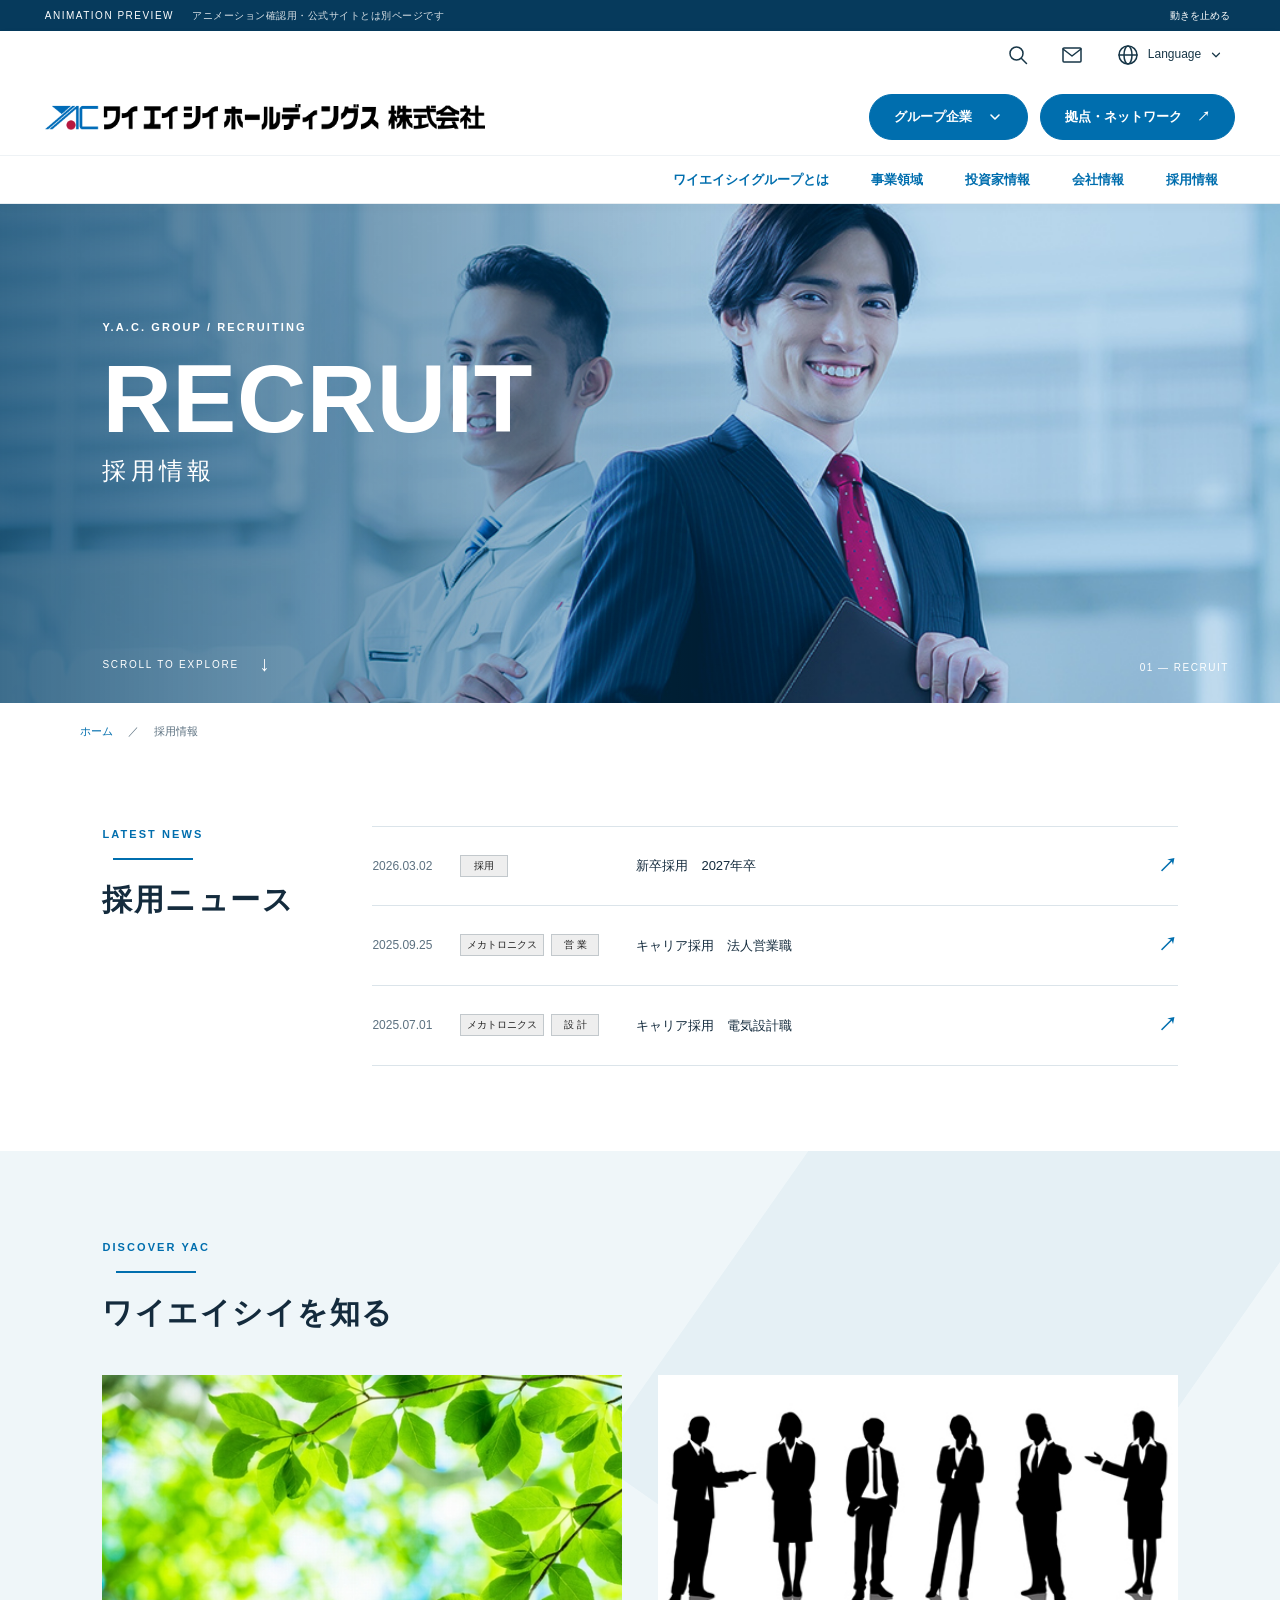
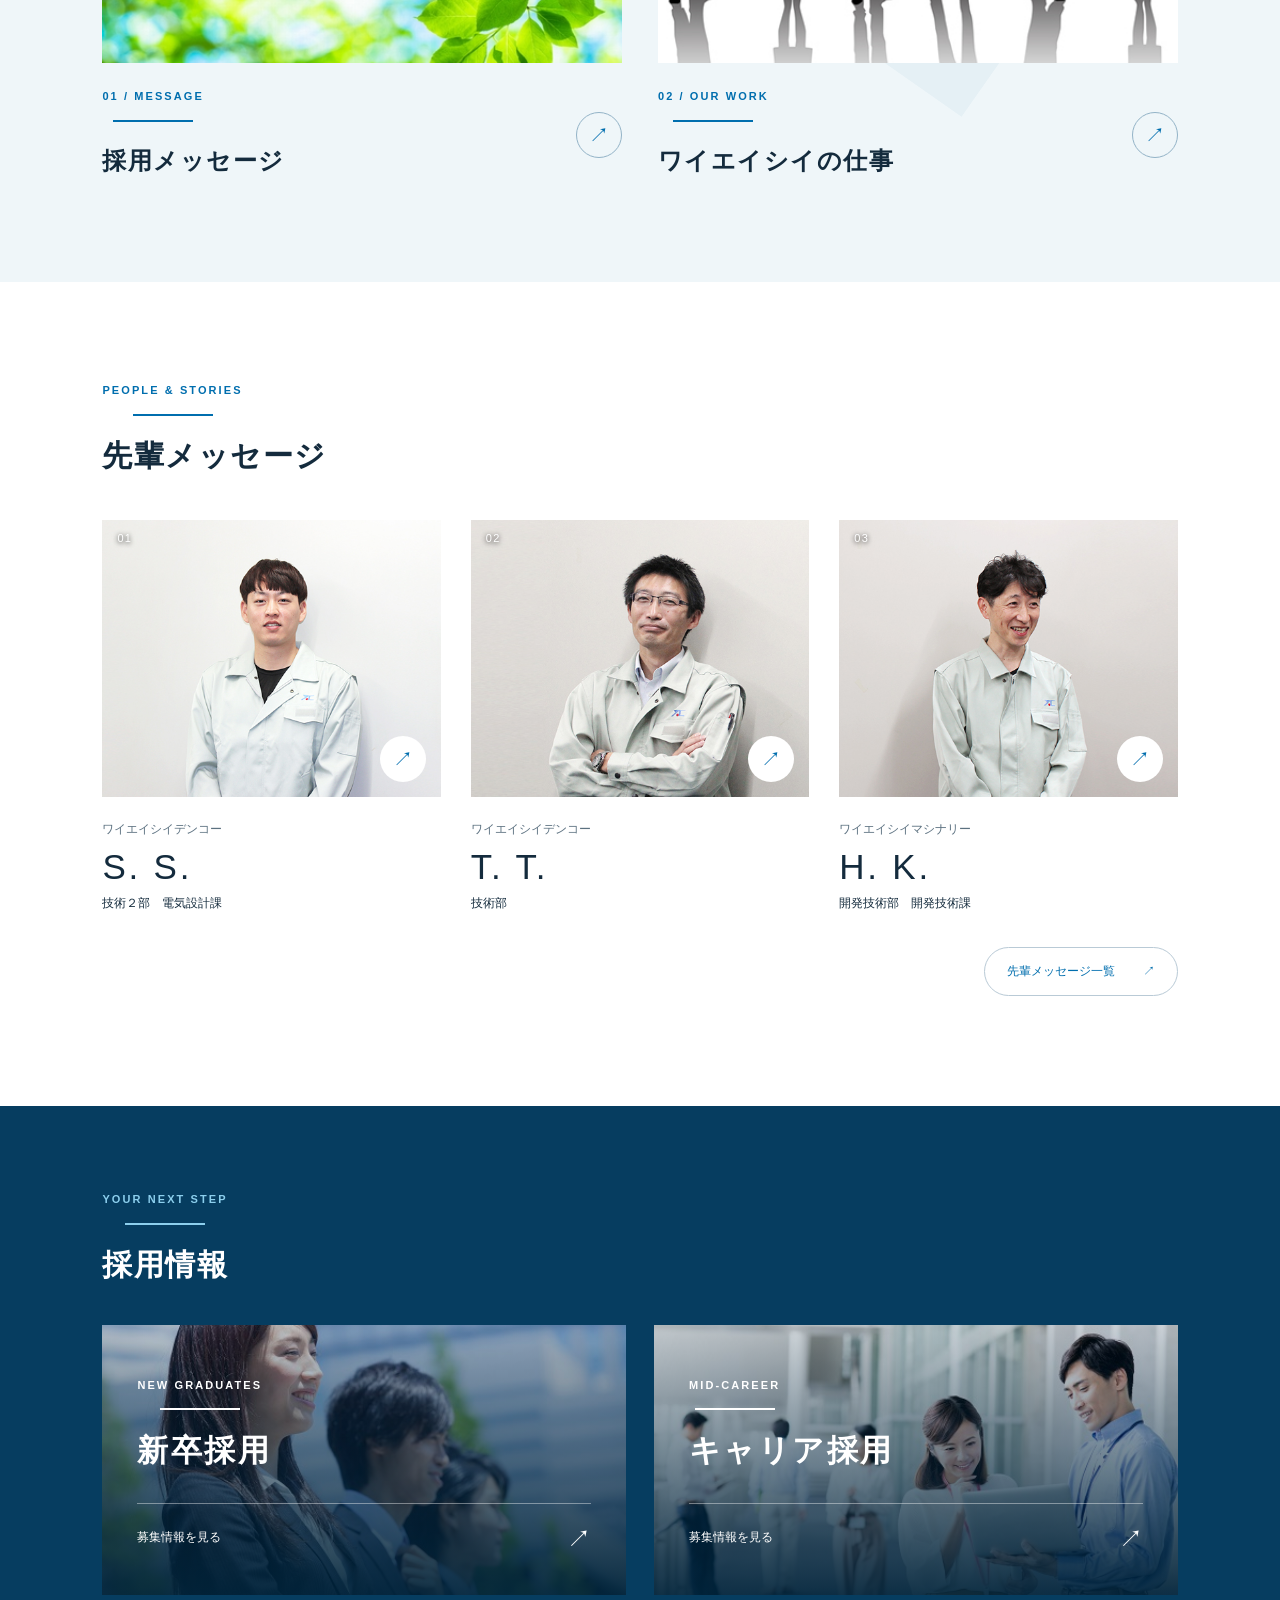
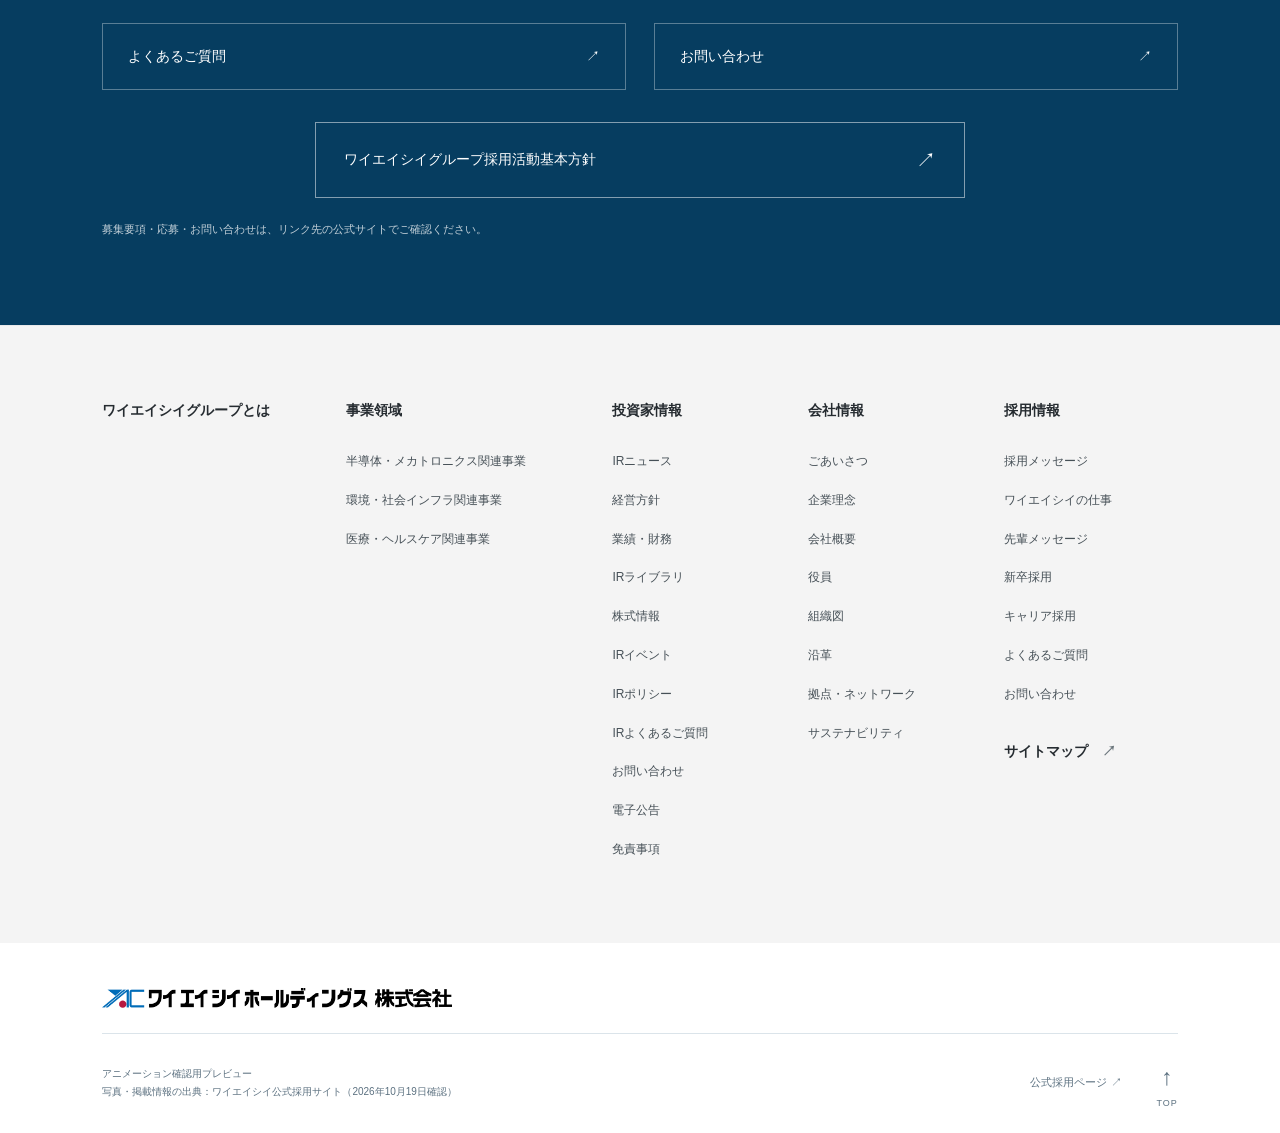
==== index.html @ c92e8581 "Add YAC recruitment animation preview for GitHub Pages" ====
<!doctype html><html lang="ja"><head><meta charset="utf-8"><meta name="viewport" content="width=device-width,initial-scale=1"><meta name="robots" content="noindex,nofollow"><title>採用情報 | YAC アニメーション確認</title><meta name="description" content="ワイエイシイ採用ページのアニメーション確認用プレビュー"><link rel="stylesheet" href="style.css"><script src="script.js" defer></script></head><body><a class="skip" href="#main">本文へスキップ</a><div class="progress" aria-hidden="true"></div><div class="preview">ANIMATION PREVIEW <span>アニメーション確認用・公式サイトとは別ページです</span><button id="motion" aria-pressed="false">動きを止める</button></div><header><div class="header-tools"><details class="search-menu"><summary class="utility-icon" aria-label="サイト内検索" title="サイト内検索"><svg viewBox="0 0 24 24" width="24" height="24" fill="none" stroke="currentColor" stroke-width="1.5" stroke-linecap="round" stroke-linejoin="round" aria-hidden="true"><circle cx="10.5" cy="10.5" r="6.5"></circle><path d="m15.5 15.5 5 5"></path></svg><span class="sr-only">サイト内検索</span></summary><div class="search-panel"><form action="https://www.yac.co.jp/ja/search_result.html" method="get" role="search"><label for="site-query">サイト内検索</label><div><input id="site-query" name="q" type="search" required placeholder="キーワードを入力"><button type="submit">検索 ↗</button></div><p>検索結果はワイエイシイ公式サイトで開きます。</p></form></div></details><a class="utility-icon" href="https://www.yac.co.jp/ja/contact.html" aria-label="お問い合わせ" title="お問い合わせ"><svg viewBox="0 0 24 24" width="24" height="24" fill="none" stroke="currentColor" stroke-width="1.5" stroke-linecap="round" stroke-linejoin="round" aria-hidden="true"><rect x="3" y="5" width="18" height="14" rx="1"></rect><path d="m3 6 9 7 9-7"></path></svg><span class="sr-only">お問い合わせ</span></a><details class="language-menu"><summary class="utility-icon language-trigger" aria-label="Language 言語を選択" aria-controls="language-options" aria-expanded="false" title="Language"><svg viewBox="0 0 24 24" width="24" height="24" fill="none" stroke="currentColor" stroke-width="1.5" stroke-linecap="round" stroke-linejoin="round" aria-hidden="true"><circle cx="12" cy="12" r="9"></circle><ellipse cx="12" cy="12" rx="4" ry="9"></ellipse><path d="M3 12h18"></path></svg><span>Language</span><svg class="language-chevron" viewBox="0 0 20 20" width="14" height="14" fill="none" stroke="currentColor" stroke-width="1.7" stroke-linecap="round" stroke-linejoin="round" aria-hidden="true"><path d="m5 7.5 5 5 5-5"></path></svg></summary><div class="language-panel"><nav id="language-options" class="language-options" aria-label="表示言語を選択"><a href="https://www.yac.co.jp/ja/index.html" lang="ja"><span><b>JP</b>日本語</span><span aria-hidden="true">↗</span></a><a href="https://www.yac.co.jp/en.html" lang="en"><span><b>EN</b>English</span><span aria-hidden="true">↗</span></a></nav></div></details></div><div class="header-main"><a href="https://www.yac.co.jp/ja.html" class="brand"><img src="assets/logo.png" alt="ワイエイシイホールディングス株式会社"></a><div class="utility"><details class="group-menu"><summary>グループ企業 <svg class="group-chevron" viewBox="0 0 20 20" width="16" height="16" fill="none" stroke="currentColor" stroke-width="2" stroke-linecap="round" stroke-linejoin="round" aria-hidden="true"><path d="m5 7.5 5 5 5-5"></path></svg></summary><div class="group-panel"><a href="https://www.yac.co.jp/ja.html">ワイエイシイホールディングス株式会社 <span aria-hidden="true">↗</span></a><a href="https://www.yac.co.jp/ja/mechatronics.html">ワイエイシイメカトロニクス株式会社 <span aria-hidden="true">↗</span></a><a href="http://www.garter.co.jp/">ワイエイシイガーター株式会社 <span aria-hidden="true">↗</span></a><a href="http://yacdastech.co.jp/">旧株式会社ワイエイシイダステック <span aria-hidden="true">↗</span></a><a href="https://www.yac.co.jp/ja/beam.html">ワイエイシイビーム株式会社 <span aria-hidden="true">↗</span></a><a href="http://www.yacelex.co.jp/">ワイエイシイエレックス株式会社 <span aria-hidden="true">↗</span></a><a href="https://www.yac.co.jp/ja/bio.html">ワイエイシイバイオ株式会社 <span aria-hidden="true">↗</span></a><a href="http://www.yac.com.sg/">YAC Systems Singapore Pte Ltd <span aria-hidden="true">↗</span></a><a href="http://www.ohkura.co.jp/">大倉電気株式会社 <span aria-hidden="true">↗</span></a><a href="https://www.yac-denko.co.jp/index.html">株式会社ワイエイシイデンコー <span aria-hidden="true">↗</span></a><a href="https://www.yac.co.jp/ja/machinery.html">旧ワイエイシイマシナリー株式会社 <span aria-hidden="true">↗</span></a><a href="https://jeih.co.jp/">JEインターナショナル株式会社 <span aria-hidden="true">↗</span></a><a href="https://www.techno-optis.com/">株式会社テクノオプティス <span aria-hidden="true">↗</span></a><a href="https://www.sanwa-meter.co.jp/japan/">三和電気計器株式会社 <span aria-hidden="true">↗</span></a></div></details><a href="https://www.yac.co.jp/ja/company/network.html">拠点・ネットワーク <span aria-hidden="true">↗</span></a></div><button class="menu" aria-expanded="false" aria-controls="mobile-nav">メニュー ＋</button></div><nav class="corporate-nav" aria-label="企業ナビゲーション"><a href="https://www.yac.co.jp/ja/group.html">ワイエイシイグループとは</a><a href="https://www.yac.co.jp/ja/business.html">事業領域</a><a href="https://www.yac.co.jp/ja/ir.html">投資家情報</a><a href="https://www.yac.co.jp/ja/company.html">会社情報</a><a href="https://www.yac.co.jp/ja/recruit.html" class="current" aria-current="page">採用情報</a></nav></header><nav id="mobile-nav" hidden aria-label="モバイルナビゲーション"><a href="https://www.yac.co.jp/ja/group.html">ワイエイシイグループとは</a><a href="https://www.yac.co.jp/ja/business.html">事業領域</a><a href="https://www.yac.co.jp/ja/ir.html">投資家情報</a><a href="https://www.yac.co.jp/ja/company.html">会社情報</a><a href="https://www.yac.co.jp/ja/recruit.html" class="current" aria-current="page">採用情報</a><a href="#about">YACを知る</a><a href="#people">先輩メッセージ</a><a href="#recruit">募集情報</a></nav><main id="main"><section class="hero" aria-labelledby="hero-title"><img class="hero-photo" src="assets/hero.jpg" alt="YACで働く社員のイメージ" fetchpriority="high"><div class="hero-shade"></div><div class="hero-text"><p class="eyebrow">Y.A.C. GROUP / RECRUITING</p><h1 id="hero-title"><span>RECRUIT</span><small>採用情報</small></h1></div><a class="scroll" href="#news"><span>SCROLL TO EXPLORE</span><i>↓</i></a><span class="hero-index" aria-hidden="true">01 — RECRUIT</span></section><div class="breadcrumb"><a href="https://www.yac.co.jp/ja.html">ホーム</a><span>／</span>採用情報</div><section id="news" class="news wrap"><div class="section-head reveal"><p class="eyebrow">LATEST NEWS</p><h2>採用ニュース</h2></div><div class="news-list"><a class="news-row reveal" href="https://www.yac.co.jp/ja/recruit/fresh.html"><time>2026.03.02</time><span class="news-tags"><span class="tag">採用</span></span><strong>新卒採用　2027年卒</strong><b>↗</b></a><a class="news-row reveal" href="https://www.yac.co.jp/ja/recruit/career/positions.html#a03"><time>2025.09.25</time><span class="news-tags"><span class="tag">メカトロニクス</span><span class="tag">営 業</span></span><strong>キャリア採用　法人営業職</strong><b>↗</b></a><a class="news-row reveal" href="https://www.yac.co.jp/ja/recruit/career/positions.html#a01"><time>2025.07.01</time><span class="news-tags"><span class="tag">メカトロニクス</span><span class="tag">設 計</span></span><strong>キャリア採用　電気設計職</strong><b>↗</b></a></div></section><section id="about" class="about"><div class="wrap"><div class="section-head reveal"><p class="eyebrow">DISCOVER YAC</p><h2>ワイエイシイを知る</h2></div><div class="about-grid"><a class="feature reveal" href="https://www.yac.co.jp/ja/recruit/message.html"><div class="photo"><img loading="lazy" src="assets/message.jpg" alt="陽の光を受ける緑の葉"></div><div class="feature-title"><div><p class="eyebrow">01 / MESSAGE</p><h3>採用メッセージ</h3></div><span class="circle">↗</span></div></a><a class="feature reveal" href="https://www.yac.co.jp/ja/recruit/work.html"><div class="photo"><img loading="lazy" src="assets/work.jpg" alt="様々な職種で働く人々のシルエット"></div><div class="feature-title"><div><p class="eyebrow">02 / OUR WORK</p><h3>ワイエイシイの仕事</h3></div><span class="circle">↗</span></div></a></div></div></section><section id="people" class="people wrap"><div class="section-top"><div class="section-head reveal"><p class="eyebrow">PEOPLE & STORIES</p><h2>先輩メッセージ</h2></div></div><div class="people-grid"><a class="person reveal" href="https://www.yac.co.jp/ja/recruit/senior/technologies_ss.html"><div class="portrait"><img loading="lazy" src="assets/ss.jpg" alt="ワイエイシイデンコー S. S."><span class="person-no">01</span><span class="circle">↗</span></div><p class="company">ワイエイシイデンコー</p><h3>S. S.</h3><p class="department">技術２部　電気設計課</p></a><a class="person reveal" href="https://www.yac.co.jp/ja/recruit/senior/technologies_tt.html"><div class="portrait"><img loading="lazy" src="assets/tt.jpg" alt="ワイエイシイデンコー T. T."><span class="person-no">02</span><span class="circle">↗</span></div><p class="company">ワイエイシイデンコー</p><h3>T. T.</h3><p class="department">技術部</p></a><a class="person reveal" href="https://www.yac.co.jp/ja/recruit/senior/machinery_hk.html"><div class="portrait"><img loading="lazy" src="assets/hk.jpg" alt="ワイエイシイマシナリー H. K."><span class="person-no">03</span><span class="circle">↗</span></div><p class="company">ワイエイシイマシナリー</p><h3>H. K.</h3><p class="department">開発技術部　開発技術課</p></a></div><div class="people-bottom"><a class="text-link reveal" href="https://www.yac.co.jp/ja/recruit/senior.html">先輩メッセージ一覧 <span>↗</span></a></div></section><section id="recruit" class="recruit"><div class="wrap"><div class="section-head reveal"><p class="eyebrow">YOUR NEXT STEP</p><h2>採用情報</h2></div><div class="recruit-grid"><a class="recruit-card reveal" href="https://www.yac.co.jp/ja/recruit/fresh.html"><img src="assets/fresh.jpg" loading="lazy" alt="新卒採用のイメージ"><div><p class="eyebrow">NEW GRADUATES</p><h3>新卒採用</h3><p>募集情報を見る <span>↗</span></p></div></a><a class="recruit-card reveal" href="https://www.yac.co.jp/ja/recruit/career.html"><img src="assets/career.jpg" loading="lazy" alt="キャリア採用のイメージ"><div><p class="eyebrow">MID-CAREER</p><h3>キャリア採用</h3><p>募集情報を見る <span>↗</span></p></div></a></div><div class="support reveal"><a href="https://www.yac.co.jp/ja/recruit/faq.html">よくあるご質問 <span>↗</span></a><a class="contact-hover" href="https://www.yac.co.jp/ja/recruit/contact3.html">お問い合わせ <span>↗</span></a></div><a class="policy-button contact-hover reveal" href="https://www.yac.co.jp/ja/recruit/recruit_policy.html">ワイエイシイグループ採用活動基本方針 <span aria-hidden="true">↗</span></a><p class="official-note">募集要項・応募・お問い合わせは、リンク先の公式サイトでご確認ください。</p></div></section></main><nav class="site-menu" aria-label="サイト全体のメニュー"><div class="wrap site-menu-grid"><section class="site-menu-column"><h2><a href="https://www.yac.co.jp/ja/group.html">ワイエイシイグループとは</a></h2></section><section class="site-menu-column"><h2><a href="https://www.yac.co.jp/ja/business.html">事業領域</a></h2><ul><li><a href="https://www.yac.co.jp/ja/business/mechatronics.html"><span aria-hidden="true">›</span>半導体・メカトロニクス関連事業</a></li><li><a href="https://www.yac.co.jp/ja/business/industrial.html"><span aria-hidden="true">›</span>環境・社会インフラ関連事業</a></li><li><a href="https://www.yac.co.jp/ja/business/electronics.html"><span aria-hidden="true">›</span>医療・ヘルスケア関連事業</a></li></ul></section><section class="site-menu-column"><h2><a href="https://www.yac.co.jp/ja/ir.html">投資家情報</a></h2><ul><li><a href="https://www.yac.co.jp/ja/ir/news.html"><span aria-hidden="true">›</span>IRニュース</a></li><li><a href="https://www.yac.co.jp/ja/ir/management.html"><span aria-hidden="true">›</span>経営方針</a></li><li><a href="https://www.yac.co.jp/ja/ir/finance.html"><span aria-hidden="true">›</span>業績・財務</a></li><li><a href="https://www.yac.co.jp/ja/ir/library.html"><span aria-hidden="true">›</span>IRライブラリ</a></li><li><a href="https://www.yac.co.jp/ja/ir/stock.html"><span aria-hidden="true">›</span>株式情報</a></li><li><a href="https://www.yac.co.jp/ja/ir/event.html"><span aria-hidden="true">›</span>IRイベント</a></li><li><a href="https://www.yac.co.jp/ja/ir/policy.html"><span aria-hidden="true">›</span>IRポリシー</a></li><li><a href="https://www.yac.co.jp/ja/ir/faq.html"><span aria-hidden="true">›</span>IRよくあるご質問</a></li><li><a href="https://www.yac.co.jp/ja/ir/contact2.html"><span aria-hidden="true">›</span>お問い合わせ</a></li><li><a href="https://www.yac.co.jp/ja/ir/announce.html"><span aria-hidden="true">›</span>電子公告</a></li><li><a href="https://www.yac.co.jp/ja/ir/disclaimer.html"><span aria-hidden="true">›</span>免責事項</a></li></ul></section><section class="site-menu-column"><h2><a href="https://www.yac.co.jp/ja/company.html">会社情報</a></h2><ul><li><a href="https://www.yac.co.jp/ja/company/message.html"><span aria-hidden="true">›</span>ごあいさつ</a></li><li><a href="https://www.yac.co.jp/ja/company/vision.html"><span aria-hidden="true">›</span>企業理念</a></li><li><a href="https://www.yac.co.jp/ja/company/outline.html"><span aria-hidden="true">›</span>会社概要</a></li><li><a href="https://www.yac.co.jp/ja/company/executives.html"><span aria-hidden="true">›</span>役員</a></li><li><a href="https://www.yac.co.jp/ja/company/organization.html"><span aria-hidden="true">›</span>組織図</a></li><li><a href="https://www.yac.co.jp/ja/company/history.html"><span aria-hidden="true">›</span>沿革</a></li><li><a href="https://www.yac.co.jp/ja/company/network.html"><span aria-hidden="true">›</span>拠点・ネットワーク</a></li><li><a href="https://www.yac.co.jp/ja/company/Sustainability.html"><span aria-hidden="true">›</span>サステナビリティ</a></li></ul></section><section class="site-menu-column"><h2><a href="https://www.yac.co.jp/ja/recruit.html">採用情報</a></h2><ul><li><a href="https://www.yac.co.jp/ja/recruit/message.html"><span aria-hidden="true">›</span>採用メッセージ</a></li><li><a href="https://www.yac.co.jp/ja/recruit/work.html"><span aria-hidden="true">›</span>ワイエイシイの仕事</a></li><li><a href="https://www.yac.co.jp/ja/recruit/senior.html"><span aria-hidden="true">›</span>先輩メッセージ</a></li><li><a href="https://www.yac.co.jp/ja/recruit/fresh.html"><span aria-hidden="true">›</span>新卒採用</a></li><li><a href="https://www.yac.co.jp/ja/recruit/career.html"><span aria-hidden="true">›</span>キャリア採用</a></li><li><a href="https://www.yac.co.jp/ja/recruit/faq.html"><span aria-hidden="true">›</span>よくあるご質問</a></li><li><a href="https://www.yac.co.jp/ja/recruit/contact3.html"><span aria-hidden="true">›</span>お問い合わせ</a></li></ul><a class="site-menu-map" href="https://www.yac.co.jp/ja/sitemap.html">サイトマップ <span aria-hidden="true">↗</span></a></section></div></nav><footer><div class="wrap"><img src="assets/logo.png" alt="ワイエイシイホールディングス株式会社"><div class="footer-bottom"><p>アニメーション確認用プレビュー<br>写真・掲載情報の出典：ワイエイシイ公式採用サイト（2026年10月19日確認）</p><a href="https://www.yac.co.jp/ja/recruit.html">公式採用ページ ↗</a><a href="#main" class="back">↑<span>TOP</span></a></div></div></footer></body></html>
---- style.css ----
:root{--blue:#006eae;--ink:#142b3d;--muted:#5c7180;--pale:#eff6f9;--ease:cubic-bezier(.22,1,.36,1)}*{box-sizing:border-box}html{scroll-behavior:smooth;scroll-padding-top:125px}body{margin:0;color:var(--ink);font:15px/1.8 -apple-system,BlinkMacSystemFont,"Noto Sans JP","Yu Gothic",Meiryo,sans-serif}a{color:inherit;text-decoration:none}button{font:inherit;cursor:pointer}img{display:block;max-width:100%}h1,h2,h3,p{margin:0}a:focus-visible,button:focus-visible{outline:3px solid #ed9b20;outline-offset:5px}.skip{position:fixed;left:15px;top:-80px;padding:12px;background:white;z-index:100}.skip:focus{top:12px}.progress{position:fixed;top:0;left:0;height:3px;background:#45c8fa;z-index:99;transform:scaleX(0);transform-origin:left;width:100%}.preview{background:#063a5c;color:#fff;min-height:31px;padding:5px 3.5%;display:flex;align-items:center;gap:18px;font-size:10px;letter-spacing:.15em}.preview span{letter-spacing:.05em;opacity:.85}.preview button{margin-left:auto;background:none;border:0;color:#fff;font-size:10px;white-space:nowrap;padding:0 5px}header{height:91px;display:flex;align-items:center;justify-content:space-between;padding:0 3.5%;background:#fff;position:sticky;top:0;z-index:20;border-bottom:1px solid #e7edf1}.brand{width:min(440px,40%)}header nav{display:flex;gap:30px;align-items:center;font-size:13px;font-weight:600}header nav>a:not(.entry){position:relative}header nav>a:not(.entry):after{content:"";position:absolute;bottom:-7px;left:0;width:100%;height:2px;background:var(--blue);transform:scaleX(0);transform-origin:left;transition:transform .35s}header nav>a:hover:after{transform:scaleX(1)}.entry{padding:14px 24px;background:var(--blue);color:#fff;min-width:150px;display:flex;justify-content:space-between;gap:25px;transition:background .3s}.entry:hover{background:#004f82}.menu{display:none}.hero{height:clamp(430px,39vw,620px);position:relative;overflow:hidden;background:#acd2e4}.hero-photo{width:100%;height:100%;object-fit:cover;object-position:58% center;animation:heroZoom 1.8s var(--ease) both}.hero-shade{position:absolute;inset:0;background:linear-gradient(90deg,rgba(0,58,95,.68),transparent 66%)}.hero-text{position:absolute;left:8%;top:23%;color:white}.eyebrow{font:600 11px/1.6 Arial,sans-serif;letter-spacing:.19em;color:var(--blue);margin-bottom:15px}.hero .eyebrow{color:#fff;animation:enter .9s .12s var(--ease) both}.hero h1{font-family:Arial,sans-serif;line-height:1;letter-spacing:.025em}.hero h1>span{display:block;font-size:clamp(60px,7.5vw,116px);font-weight:600;animation:enter 1s .22s var(--ease) both}.hero h1 small{display:block;font-size:24px;line-height:2;letter-spacing:.18em;font-weight:400;animation:enter 1s .35s var(--ease) both}.hero-line{height:1px;width:65px;background:#fff;margin:24px 0;transform-origin:left;animation:line 1s .5s var(--ease) both}.hero-tag{letter-spacing:.12em;font-size:13px;animation:enter 1s .48s var(--ease) both}.scroll{position:absolute;bottom:27px;left:8%;display:flex;align-items:center;gap:20px;color:#fff;font:10px Arial;letter-spacing:.18em}.scroll i{font-style:normal;font-size:21px;animation:nudge 1.5s ease-in-out 3}.hero-index{position:absolute;right:4%;bottom:30px;color:white;font:10px Arial;letter-spacing:.15em}.breadcrumb{max-width:1200px;margin:auto;padding:19px 40px;font-size:11px;color:var(--muted);display:flex;gap:15px}.breadcrumb a{color:var(--blue)}.wrap{width:min(1120px,84%);margin:auto}section{scroll-margin-top:20px}.news{padding:65px 0 85px;display:grid;grid-template-columns:270px 1fr;gap:48px}.section-head h2{font-size:30px;font-weight:700;letter-spacing:.05em;line-height:1.5}.dot{color:var(--blue)}.news-row{display:grid;grid-template-columns:90px 115px 1fr 20px;gap:16px;align-items:center;min-height:80px;border-bottom:1px solid #dbe4ea;transition:background .3s,padding .3s}.news-row:first-child{border-top:1px solid #dbe4ea}.news-row time{font:12px Arial;color:var(--muted)}.tag{font-size:10px;background:var(--pale);padding:3px 8px;text-align:center}.news-row strong{font-size:13px;font-weight:500}.news-row b{color:var(--blue);font-size:19px;transition:transform .3s}.news-row:hover{background:#f5f9fb;padding-left:8px}.news-row:hover b{transform:translate(2px,-2px)}.about{padding:88px 0 100px;background:var(--pale);position:relative;overflow:hidden}.about:before{content:"";position:absolute;width:450px;height:700px;transform:rotate(35deg);background:#e5f0f5;right:6%;top:-200px;pointer-events:none}.about .wrap{position:relative}.about-grid{display:grid;grid-template-columns:1fr 1fr;gap:36px;margin-top:40px}.feature .photo{overflow:hidden;aspect-ratio:1.8}.feature img{width:100%;height:100%;object-fit:cover;transition:transform .8s var(--ease)}.feature-title{display:flex;justify-content:space-between;align-items:center;padding-top:25px}.feature-title .eyebrow{margin-bottom:8px}.feature h3{font-size:24px;letter-spacing:.06em}.circle{width:46px;height:46px;display:grid;place-items:center;border:1px solid #93b3c7;border-radius:50%;font-size:20px;color:var(--blue);flex-shrink:0;transition:background .3s,color .3s,transform .4s}.feature:hover img,.person:hover img{transform:scale(1.055)}.feature:hover .circle,.person:hover .circle{background:var(--blue);color:#fff;transform:rotate(5deg)}.people{padding:100px 0 110px}.section-top{display:flex;justify-content:space-between;align-items:end;gap:20px}.text-link{font-size:12px;border-bottom:1px solid #b9cad6;padding:8px 0;display:flex;gap:30px}.text-link span{color:var(--blue)}.people-grid{display:grid;grid-template-columns:repeat(3,1fr);gap:30px;margin-top:42px}.portrait{aspect-ratio:1.22;position:relative;overflow:hidden;background:var(--pale)}.portrait img{width:100%;height:100%;object-fit:cover;transition:transform .8s var(--ease)}.person-no{position:absolute;top:12px;left:15px;font:11px Arial;letter-spacing:.12em;color:white;text-shadow:0 1px 5px #000}.portrait .circle{position:absolute;bottom:15px;right:15px;background:#fff;border:0}.company{font-size:12px;color:var(--muted);margin-top:22px}.person h3{font:400 35px/1.5 Arial;letter-spacing:.08em}.department{font-size:12px}.recruit{background:#063d60;padding:85px 0;color:white;position:relative}.recruit .eyebrow{color:#8ccfed}.recruit .dot{color:#7dc9ec}.recruit-grid{display:grid;grid-template-columns:1fr 1fr;gap:28px;margin-top:38px}.recruit-card{min-height:270px;position:relative;overflow:hidden;display:flex;align-items:end;padding:35px}.recruit-card:after{content:"";position:absolute;inset:0;background:linear-gradient(0deg,rgba(0,35,58,.93),rgba(0,35,58,.18));transition:background .4s}.recruit-card img{position:absolute;inset:0;width:100%;height:100%;object-fit:cover;transition:transform .8s var(--ease)}.recruit-card>div{position:relative;z-index:1;width:100%}.recruit-card .eyebrow{color:white;margin-bottom:7px}.recruit-card h3{font-size:31px;letter-spacing:.08em}.recruit-card div>p:last-child{margin-top:24px;font-size:12px;display:flex;align-items:center;justify-content:space-between;border-top:1px solid #ffffff66;padding-top:13px}.recruit-card div>p:last-child span{font-size:24px;transition:transform .3s}.recruit-card:hover img{transform:scale(1.055)}.recruit-card:hover span{transform:translate(4px,-4px)}.support{display:grid;grid-template-columns:1fr 1fr;gap:28px;margin-top:28px}.support a{padding:20px 25px;border:1px solid #ffffff55;display:flex;justify-content:space-between;font-size:14px;transition:background .3s}.support a:hover{background:#ffffff16}.official-note{font-size:11px;opacity:.75;margin-top:22px}footer{padding:45px 0 25px}footer>.wrap>img{width:350px;margin-bottom:24px}footer a{font-size:11px}.footer-bottom{border-top:1px solid #dbe4ea;padding-top:23px;margin-top:25px;display:flex;align-items:center;gap:35px;color:var(--muted)}.footer-bottom p{font-size:10px}.footer-bottom>a:nth-child(2){margin-left:auto}.back{display:flex;flex-direction:column;align-items:center;font-size:23px}.back span{font:9px Arial;letter-spacing:.1em}.js .reveal{opacity:0;transform:translateY(28px);transition:opacity .85s var(--ease),transform .85s var(--ease)}.js .reveal.visible{opacity:1;transform:none}.about-grid .reveal:nth-child(2),.people-grid .reveal:nth-child(2),.recruit-grid .reveal:nth-child(2){transition-delay:.12s}.people-grid .reveal:nth-child(3){transition-delay:.24s}@keyframes enter{from{opacity:0;transform:translateY(28px)}to{opacity:1;transform:none}}@keyframes heroZoom{from{transform:scale(1.07)}to{transform:scale(1)}}@keyframes line{from{transform:scaleX(0)}to{transform:scaleX(1)}}@keyframes nudge{50%{transform:translateY(6px)}}body.motion-off *,body.motion-off *:before,body.motion-off *:after{animation:none!important;transition:none!important;scroll-behavior:auto!important}html:has(.motion-off){scroll-behavior:auto}.motion-off .reveal{opacity:1;transform:none}@media(max-width:1050px){.news{grid-template-columns:1fr;gap:28px}.section-head h2{font-size:27px}header nav{gap:20px}.feature h3{font-size:21px}}@media(max-width:700px){html{scroll-padding-top:85px}.preview{font-size:8px;gap:10px;letter-spacing:.08em}.preview span{font-size:8px;max-width:190px}.preview button{font-size:9px}header{height:72px;padding:0 6%}.brand{width:76%;max-width:350px}header nav{display:none}.menu{display:block;background:none;border:none;font-size:10px;padding:10px 0 10px 12px;white-space:nowrap}#mobile-nav{position:sticky;top:72px;z-index:19;background:#fff;padding:12px 7%;box-shadow:0 8px 15px #063d6015}#mobile-nav:not([hidden]){display:grid}#mobile-nav a{padding:12px;border-bottom:1px solid #e6edf0;font-size:13px}.hero{height:500px}.hero-photo{object-position:61% center}.hero-shade{background:linear-gradient(0deg,rgba(0,47,79,.82),rgba(0,47,79,.08) 85%)}.hero-text{left:8%;top:auto;bottom:90px}.hero h1>span{font-size:57px}.hero h1 small{font-size:20px}.hero .eyebrow{font-size:9px}.hero-line{margin:18px 0}.hero-tag{font-size:11px}.hero-index{display:none}.scroll{bottom:25px;font-size:9px}.breadcrumb{padding:16px 8%}.wrap{width:84%}.news{padding:42px 0 60px}.news-row{grid-template-columns:88px 1fr 18px;gap:5px 12px;padding:15px 0}.news-row .tag{justify-self:start}.news-row strong{grid-column:1/3;grid-row:2;font-size:12px}.news-row b{grid-column:3;grid-row:1/3}.section-head h2{font-size:24px}.eyebrow{font-size:10px;margin-bottom:10px}.about{padding:60px 0}.about-grid{grid-template-columns:1fr;gap:40px;margin-top:30px}.feature-title{padding-top:18px}.feature h3{font-size:22px}.circle{width:40px;height:40px}.people{padding:65px 0}.section-top{display:block}.text-link{width:max-content;margin-top:20px}.people-grid{grid-template-columns:1fr;gap:38px;margin-top:30px}.portrait{aspect-ratio:1.35}.company{margin-top:14px}.person h3{font-size:29px}.recruit{padding:60px 0}.recruit-grid{grid-template-columns:1fr;gap:20px;margin-top:28px}.recruit-card{min-height:250px;padding:27px}.recruit-card h3{font-size:28px}.support{grid-template-columns:1fr;gap:13px;margin-top:20px}.official-note{font-size:10px}footer>.wrap>img{width:100%;max-width:350px}.footer-bottom{flex-wrap:wrap;gap:20px}.footer-bottom p{width:100%;font-size:9px}.footer-bottom>a:nth-child(2){margin-left:0}.back{margin-left:auto}.about-grid .reveal,.people-grid .reveal,.recruit-grid .reveal{transition-delay:0s!important}}@media(prefers-reduced-motion:reduce){html{scroll-behavior:auto}*,*:before,*:after{animation:none!important;transition:none!important}.js .reveal{opacity:1;transform:none}}
/* Requested refinements: corporate navigation, heading rules and recruitment labels. */
html{scroll-padding-top:205px}header{height:auto;display:block;padding:0}.utility{min-height:38px;background:var(--blue);color:#fff;display:flex;justify-content:flex-end;align-items:stretch;padding:0 3.5%;gap:0;font-size:12px}.utility>a,.group-menu>summary{padding:8px 23px;display:flex;align-items:center;gap:22px;cursor:pointer;border-left:1px solid #ffffff30}.utility>a:hover,.group-menu>summary:hover{background:#ffffff15}.group-menu{position:relative}.group-menu>summary{list-style:none}.group-menu>summary::-webkit-details-marker{display:none}.group-menu>summary:focus-visible{outline:3px solid #ed9b20;outline-offset:-3px}.group-menu>summary span{transition:transform .3s}.group-menu[open]>summary span{transform:rotate(180deg)}.group-panel{position:absolute;right:0;top:100%;width:600px;max-height:65vh;overflow:auto;padding:22px;background:white;color:var(--ink);box-shadow:0 15px 35px #063d6033;display:grid;grid-template-columns:1fr 1fr;gap:0 20px;border-top:3px solid #4fc5ed;z-index:25}.group-panel a{font-size:11px;display:flex;align-items:center;justify-content:space-between;gap:12px;padding:13px 4px;border-bottom:1px solid #e2eaf0}.group-panel a:hover{color:var(--blue);background:var(--pale)}.header-main{height:82px;padding:0 3.5%;display:flex;align-items:center;justify-content:space-between}.corporate-nav{display:flex;justify-content:flex-end;gap:0;padding:0 3.5%;height:48px;border-top:1px solid #f0f3f5;font-size:13px}.corporate-nav>a{height:100%;display:flex;align-items:center;justify-content:center;padding:0 24px;border-left:1px solid #e4eaee;transition:background .3s}.corporate-nav>a:last-child{border-right:1px solid #e4eaee}.corporate-nav>a.current{color:var(--blue);box-shadow:inset 0 -3px var(--blue)}.corporate-nav>a:hover{background:var(--pale)}header .corporate-nav>a:after{display:none}.section-head h2{position:relative;display:inline-block;padding-bottom:24px}.section-head h2:after{content:"";position:absolute;bottom:0;left:50%;width:80px;height:2px;background:var(--blue);transform:translateX(-50%)}.recruit .section-head h2:after{background:#8ccfed}.news{grid-template-columns:230px 1fr;gap:40px}.news-row{grid-template-columns:78px 166px 1fr 20px;gap:10px}.news-tags{display:flex;align-items:center;gap:7px;white-space:nowrap}.news-tags .tag{padding:2px 6px;background:#eee;color:#222;border:1px solid #c2c8cc;line-height:1.6}.news-tags .job{min-width:48px;background:#fff}.people-bottom{display:flex;justify-content:flex-end;margin-top:32px}.people-bottom .text-link{margin-top:0}.policy-button{width:min(650px,100%);margin:32px auto 0;display:flex;justify-content:space-between;align-items:center;gap:20px;padding:19px 28px;border:1px solid #ffffff80;font-size:14px;transition:background .3s,color .3s}.policy-button:hover{background:#fff;color:#063d60}.policy-button span{font-size:20px;flex-shrink:0}@media(max-width:1050px){.news{grid-template-columns:1fr;gap:28px}.corporate-nav>a{padding:0 18px}.group-panel{width:550px}}@media(max-width:700px){html{scroll-padding-top:120px}.header-main{height:72px;padding:0 6%}.utility{min-height:34px;padding:0 6%;font-size:10px}.utility>a,.group-menu>summary{padding:7px 10px;gap:9px}.corporate-nav{display:none}.group-menu{position:static}.group-panel{right:4%;left:4%;width:auto;top:34px;max-height:65vh;grid-template-columns:1fr;padding:12px 18px}.group-panel a{font-size:12px}.brand{width:76%}#mobile-nav{top:106px;max-height:calc(100dvh - 106px);overflow:auto}#mobile-nav .current{color:var(--blue);font-weight:700}.news-row{grid-template-columns:82px 1fr 18px;gap:7px 8px}.news-tags{gap:5px}.news-tags .tag{font-size:9px;padding:2px 4px}.news-tags .job{min-width:40px}.section-head h2{padding-bottom:21px}.people-bottom{margin-top:30px}.people-bottom .text-link{margin-top:0}.policy-button{font-size:12px;padding:18px 20px;line-height:1.8}}
/* Murata-inspired hierarchy in YAC blue; functional official utilities. */
header{box-shadow:0 3px 10px #18394a08}.header-tools{height:32px;display:flex;justify-content:flex-end;align-items:center;gap:24px;padding:0 3.5%;color:var(--blue);background:#fff;font-size:11px}.header-tools>a:hover{text-decoration:underline;text-underline-offset:4px}.header-tools a>span{font-size:15px}.languages{display:flex;gap:2px;align-items:center}.languages a{padding:0 11px;line-height:22px}.languages .selected{background:var(--blue);color:white}.languages a:not(.selected):hover{background:var(--pale)}.search-menu summary{cursor:pointer;list-style:none;padding:3px 0}.search-menu summary::-webkit-details-marker{display:none}.search-menu summary:focus-visible{outline:3px solid #ed9b20;outline-offset:3px}.search-menu summary>span{font-size:18px;line-height:1;vertical-align:middle}.search-menu{position:relative}.search-panel{position:absolute;top:calc(100% + 8px);right:0;width:380px;background:white;border:1px solid #d7e6ee;box-shadow:0 15px 35px #063d6026;padding:25px;z-index:30;border-radius:12px}.search-panel label{display:block;font-size:14px;font-weight:600;margin-bottom:12px}.search-panel form>div{display:flex;gap:8px}.search-panel input{min-width:0;flex:1;border:1px solid #a8c2d1;border-radius:4px;padding:10px;font:inherit}.search-panel button{border:0;background:var(--blue);color:white;border-radius:4px;padding:9px 15px;white-space:nowrap}.search-panel p{font-size:10px;color:var(--muted);margin-top:10px}.header-main{height:76px;gap:25px}.utility{min-height:0;background:transparent;color:var(--blue);padding:0;gap:12px;align-items:center;margin-left:auto}.utility>a,.group-menu>summary{border:1px solid var(--blue);border-radius:999px;background:var(--blue);color:#fff;font-size:13px;font-weight:600;padding:10px 24px;min-height:43px;gap:15px;transition:color .3s,background .3s,box-shadow .3s}.utility>a:hover,.group-menu>summary:hover,.group-menu[open]>summary{background:#fff;color:var(--blue);box-shadow:0 3px 10px #006eae12}.group-panel{top:calc(100% + 14px);border-top:0;border:1px solid #e4edf3;border-radius:15px}.corporate-nav{height:48px;padding:0 3.5%;gap:8px;justify-content:flex-end;border-top:1px solid #eef2f5;color:var(--blue)}.corporate-nav>a,.corporate-nav>a:last-child{border:0;padding:0 17px;font-size:13px;font-weight:700;position:relative;border-radius:0}.corporate-nav>a.current{box-shadow:none}.corporate-nav>a:hover{background:transparent;color:#00456d}.corporate-nav>a:before{content:"";position:absolute;height:2px;width:calc(100% - 34px);bottom:7px;left:17px;background:var(--blue);transform:scaleX(0);transform-origin:center;transition:transform .3s var(--ease)}.corporate-nav>a:hover:before,.corporate-nav>a:focus-visible:before,.corporate-nav>a.current:before{transform:scaleX(1)}.section-head h2{padding-bottom:0}.section-head h2:after{content:none}.section-head .eyebrow,.feature-title .eyebrow{position:relative;display:table;padding-bottom:16px;margin-bottom:17px}.section-head .eyebrow:after,.feature-title .eyebrow:after{content:"";position:absolute;width:80px;height:2px;bottom:0;left:50%;transform:translateX(-50%);background:var(--blue)}.recruit .section-head .eyebrow:after{background:#8ccfed}.recruit-card .eyebrow{display:table;position:relative;padding-bottom:15px;margin-bottom:13px}.recruit-card .eyebrow:after{content:"";position:absolute;bottom:0;left:50%;transform:translateX(-50%);height:2px;width:80px;background:white}.news-tags .tag{background:#eee;color:#222;border:1px solid #c2c8cc;padding:2px 6px;min-width:48px;text-align:center}.people-bottom .text-link{border:1px solid #b9cad6;border-radius:999px;padding:13px 22px;gap:28px;color:var(--blue);transition:background .35s,color .35s,border-color .35s,box-shadow .35s}.people-bottom .text-link span{display:inline-block;transition:transform .35s var(--ease),color .35s}.people-bottom .text-link:hover,.people-bottom .text-link:focus-visible{background:var(--blue);color:#fff;border-color:var(--blue);box-shadow:0 6px 18px #006eae20}.people-bottom .text-link:hover span,.people-bottom .text-link:focus-visible span{color:#fff;transform:translate(4px,-3px)}.support .contact-hover:hover,.policy-button.contact-hover:hover,.support .contact-hover:focus-visible,.policy-button.contact-hover:focus-visible{background:#ffffff16;color:#fff}.policy-button.contact-hover{transition:background .3s,color .3s}.js .people-bottom .text-link{transition:opacity .85s var(--ease),transform .85s var(--ease),background .35s,color .35s,border-color .35s,box-shadow .35s}@media(max-width:1050px){.utility>a,.group-menu>summary{font-size:12px;padding:9px 18px}.corporate-nav{gap:3px}.corporate-nav>a{padding:0 13px}.header-main{gap:20px}.brand{width:40%}}@media(max-width:700px){html{scroll-padding-top:164px}.header-tools{height:32px;gap:13px;padding:0 5%;font-size:9px}.languages a{padding:0 7px;line-height:21px}.header-main{height:112px;padding:14px 6% 10px;display:grid;grid-template-columns:1fr auto;gap:13px 12px;align-content:center}.header-main .brand{grid-column:1;width:100%;max-width:350px}.menu{grid-column:2;grid-row:1;padding:6px 0}.utility{grid-row:2;grid-column:1/3;justify-content:flex-start;margin:0;gap:9px}.utility>a,.group-menu>summary{font-size:10px;padding:7px 15px;min-height:33px;gap:13px}.group-menu{position:static}.group-panel{top:100%;left:4%;right:4%;width:auto;max-height:60vh;padding:12px 18px}.corporate-nav{display:none}#mobile-nav{top:144px;max-height:calc(100dvh - 144px)}.search-menu{position:static}.search-panel{top:32px;left:4%;right:4%;width:auto;padding:20px}.section-head h2{padding-bottom:0}.section-head .eyebrow,.feature-title .eyebrow{padding-bottom:15px;margin-bottom:14px}.news-tags .tag{font-size:9px;padding:2px 4px;min-width:40px}.people-bottom .text-link{padding:12px 20px}}
/* Nidec-inspired utility icons, with YAC's original destinations. */
.sr-only{position:absolute;width:1px;height:1px;padding:0;margin:-1px;overflow:hidden;clip:rect(0,0,0,0);white-space:nowrap;border:0}.header-tools{height:48px;gap:10px;color:#173647}.header-tools .utility-icon{display:flex;align-items:center;justify-content:center;width:44px;height:44px;padding:10px;border:0;background:transparent;color:inherit;list-style:none;cursor:pointer;position:relative;transition:color .25s,background .25s;border-radius:0}.header-tools .utility-icon svg{display:block;flex:none;width:24px;height:24px}.header-tools .utility-icon:hover,.header-tools .utility-icon:focus-visible{color:var(--blue);background:#eff6f9;text-decoration:none}.header-tools summary::-webkit-details-marker{display:none}.header-tools summary:focus-visible{outline:3px solid #ed9b20;outline-offset:-3px}.language-menu{position:relative}.language-panel{position:absolute;right:0;top:calc(100% + 8px);width:280px;padding:24px;background:#fff;border:1px solid #e1e8ed;box-shadow:0 12px 30px #063d6020;z-index:30}.language-panel label{display:block;font:600 13px Arial,sans-serif;letter-spacing:.04em;margin-bottom:13px}.language-panel select{width:100%;padding:12px;border:1px solid #98a9b3;background:#fff;color:var(--ink);font:14px Arial,sans-serif;cursor:pointer;border-radius:0}.language-panel select:focus-visible{outline:3px solid #ed9b20;outline-offset:3px}.language-panel p{font-size:10px;margin-top:12px;color:var(--muted)}.search-panel{border-radius:0}.corporate-nav>a.current:before,.corporate-nav>a.current:after{display:none!important;content:none!important}.corporate-nav>a.current:hover,.corporate-nav>a.current:focus-visible{color:#00456d}@media(max-width:700px){html{scroll-padding-top:180px}.header-tools{height:46px;padding:0 5%;gap:8px}.header-tools .utility-icon{width:42px;height:42px}.language-menu{position:static}.language-panel{top:46px;left:4%;right:4%;width:auto}.search-panel{top:46px}#mobile-nav{top:158px;max-height:calc(100dvh - 158px)}}
/* Clear group chevron and Daifuku-inspired Language overlay. */
.group-chevron{display:block;flex:none;transition:transform .3s var(--ease)}.group-menu[open]>summary .group-chevron{transform:rotate(180deg)}.header-tools .language-trigger{width:auto;gap:9px;padding:9px 12px;font-size:12px;font-family:Arial,sans-serif}.header-tools .language-trigger>span{font-size:12px}.language-menu>.language-panel{position:fixed;inset:0;width:100%;height:100dvh;max-height:none;margin:0;border:0;border-radius:0;background:#fff;box-shadow:none;padding:100px 8% 60px;z-index:100;overflow:auto;color:var(--ink)}.language-close{position:absolute;top:32px;right:4%;display:flex;align-items:center;gap:10px;padding:10px;border:0;background:transparent;color:var(--ink);font:11px Arial,sans-serif;letter-spacing:.08em}.language-close:hover{color:var(--blue);background:var(--pale)}.language-content{width:min(900px,100%);margin:30px auto}.language-content h2{font:400 42px/1.3 Arial,sans-serif;letter-spacing:.02em}.language-content .language-intro{margin:14px 0 40px;font-size:14px;color:var(--muted)}header .language-options{display:grid;grid-template-columns:1fr 1fr;gap:28px;font-size:16px}.language-options a{display:flex;align-items:center;justify-content:space-between;gap:20px;border-top:1px solid #cbd8df;border-bottom:1px solid #cbd8df;padding:28px 18px;transition:background .3s,color .3s}.language-options a:hover,.language-options a:focus-visible{background:var(--pale);color:var(--blue)}header .language-options>a:after{display:none!important}.language-options a>span:first-child{display:flex;align-items:center;gap:25px}.language-options b{font:600 13px Arial,sans-serif;color:var(--blue)}.language-content .language-note{margin-top:25px;font-size:11px}.corporate-nav>a.current:before{display:block!important;content:""!important;transform:scaleX(0)}.corporate-nav>a.current:hover:before,.corporate-nav>a.current:focus-visible:before{transform:scaleX(1)}@media(max-width:700px){.header-tools{gap:5px}.header-tools .language-trigger{padding:9px 7px;gap:7px}.header-tools .language-trigger>span{font-size:11px}.language-menu>.language-panel{inset:0;padding:90px 8% 40px;width:100%;height:100dvh}.language-close{top:20px;right:5%}.language-content{margin:25px auto}.language-content h2{font-size:34px}.language-content .language-intro{font-size:12px;margin-bottom:30px}header .language-options{display:grid;grid-template-columns:1fr;gap:20px}.language-options a{padding:23px 12px;font-size:15px}}
/* Language now opens directly below its trigger, without a modal overlay. */
.header-tools .language-menu{position:relative}.header-tools .language-trigger{gap:8px}.header-tools .utility-icon .language-chevron{width:14px;height:14px;transition:transform .25s var(--ease)}.language-menu[open] .language-chevron{transform:rotate(180deg)}.language-menu>.language-panel{position:absolute;inset:auto 0 auto auto;top:calc(100% + 6px);width:220px;height:auto;max-height:calc(100dvh - 80px);overflow:auto;padding:6px;background:#fff;border:1px solid #dce6ed;border-radius:4px;box-shadow:0 10px 26px #063d601c;z-index:35;margin:0}header .language-panel .language-options{display:grid;grid-template-columns:1fr;gap:0;padding:0;margin:0}.language-panel .language-options a{display:flex;align-items:center;justify-content:space-between;padding:14px 12px;gap:16px;border:0;font-size:13px;line-height:1.6;white-space:nowrap}.language-panel .language-options a+a{border-top:1px solid #e8eef2}.language-panel .language-options a>span:first-child{gap:18px}.language-panel .language-options b{font-size:11px}.language-panel .language-options a:hover,.language-panel .language-options a:focus-visible{background:var(--pale);color:var(--blue)}@media(max-width:700px){.header-tools .language-menu{position:relative}.header-tools .language-trigger{gap:6px}.language-menu>.language-panel{position:absolute;inset:auto 0 auto auto;top:calc(100% + 5px);width:min(220px,88vw);height:auto;max-height:calc(100dvh - 75px);padding:6px}.language-panel .language-options a{padding:14px 12px;font-size:13px}}
/* Full site menu before the footer, following the official site hierarchy. */
.site-menu{background:#065b91;color:#fff;padding:60px 0 65px}.site-menu-grid{display:grid;grid-template-columns:1.35fr 1.45fr 1fr 1fr 1.1fr;gap:32px}.site-menu-column{min-width:0;margin:0}.site-menu-column h2{font-size:14px;line-height:1.7;font-weight:700;margin:0 0 22px;letter-spacing:.02em}.site-menu-column ul{list-style:none;padding:0;margin:0;display:grid;gap:10px}.site-menu-column li{font-size:11px;line-height:1.8}.site-menu-column li a{display:flex;align-items:baseline;gap:6px}.site-menu-column li a>span{color:#77b7df;flex:none;transition:transform .25s}.site-menu a{transition:color .25s}.site-menu a:hover,.site-menu a:focus-visible{color:#bde9ff;text-decoration:underline;text-underline-offset:4px}.site-menu-column li a:hover>span{transform:translateX(3px)}.site-menu-map{display:flex;align-items:center;gap:12px;margin-top:26px;font-size:14px;font-weight:700}.site-menu a:focus-visible{outline-color:#fff;outline-offset:4px}@media(max-width:1050px){.site-menu-grid{grid-template-columns:1.2fr 1.6fr 1fr;gap:36px}.site-menu-column:first-child{grid-column:1/-1}.site-menu-column:first-child h2{margin-bottom:0}}@media(max-width:700px){.site-menu{padding:40px 0 45px}.site-menu-grid{grid-template-columns:1fr 1fr;gap:32px 26px}.site-menu-column h2{font-size:14px;margin-bottom:18px}.site-menu-column li{font-size:11px}.site-menu-column ul{gap:12px}.site-menu-column:first-child{padding-bottom:18px;border-bottom:1px solid #ffffff35}.site-menu-map{font-size:13px}}@media(max-width:420px){.site-menu-grid{grid-template-columns:1fr;gap:28px}.site-menu-column:not(:first-child){border-top:1px solid #ffffff25;padding-top:24px}.site-menu-column:first-child{border-bottom:0;padding-bottom:0}.site-menu-column ul{grid-template-columns:1fr 1fr;gap:12px 18px}.site-menu-column:nth-child(2) ul{grid-template-columns:1fr}.site-menu-column li a{min-height:28px}.site-menu-column h2{margin-bottom:15px}}
/* Fujifilm Holdings-inspired, quiet light-gray site-menu treatment. */
.site-menu{background:#f4f4f4;color:#252b30;padding:72px 0 80px;border-top:1px solid #e7e8e9}.site-menu-grid{grid-template-columns:1.3fr 1.45fr 1fr 1fr 1.1fr;gap:38px}.site-menu-column h2{font-size:14px;font-weight:700;line-height:1.8;letter-spacing:0;margin-bottom:25px}.site-menu-column ul{gap:12px}.site-menu-column li{font-size:12px;font-weight:400;line-height:1.9;color:#465057}.site-menu-column li a{display:block;padding:2px 0}.site-menu-column li a>span{display:none}.site-menu a:hover,.site-menu a:focus-visible{color:var(--blue);text-decoration:underline;text-underline-offset:5px}.site-menu a:focus-visible{outline-color:var(--blue)}.site-menu-map{font-size:14px;font-weight:700;margin-top:31px;gap:14px}.site-menu-map>span{font-size:14px;color:#69747a}@media(max-width:1050px){.site-menu-grid{grid-template-columns:1.25fr 1fr 1fr;gap:38px 40px}.site-menu-column:first-child{grid-column:1/-1}.site-menu-column:first-child h2{margin-bottom:0}}@media(max-width:700px){.site-menu{padding:46px 0 52px}.site-menu-grid{grid-template-columns:1fr 1fr;gap:33px 28px}.site-menu-column:first-child{padding-bottom:20px;border-bottom:1px solid #d9dddf}.site-menu-column h2{font-size:14px;margin-bottom:19px}.site-menu-column ul{grid-template-columns:1fr;gap:11px}.site-menu-column li{font-size:12px;line-height:1.9}.site-menu-column li a{padding:3px 0}.site-menu-map{font-size:14px;margin-top:25px}}@media(max-width:480px){.site-menu-grid{grid-template-columns:1fr;gap:26px}.site-menu-column:first-child{border:0;padding:0}.site-menu-column:not(:first-child){padding-top:25px;border-top:1px solid #d9dddf}.site-menu-column ul,.site-menu-column:nth-child(2) ul{grid-template-columns:1fr;gap:9px}.site-menu-column li a{min-height:30px}.site-menu-column h2{margin-bottom:17px}}
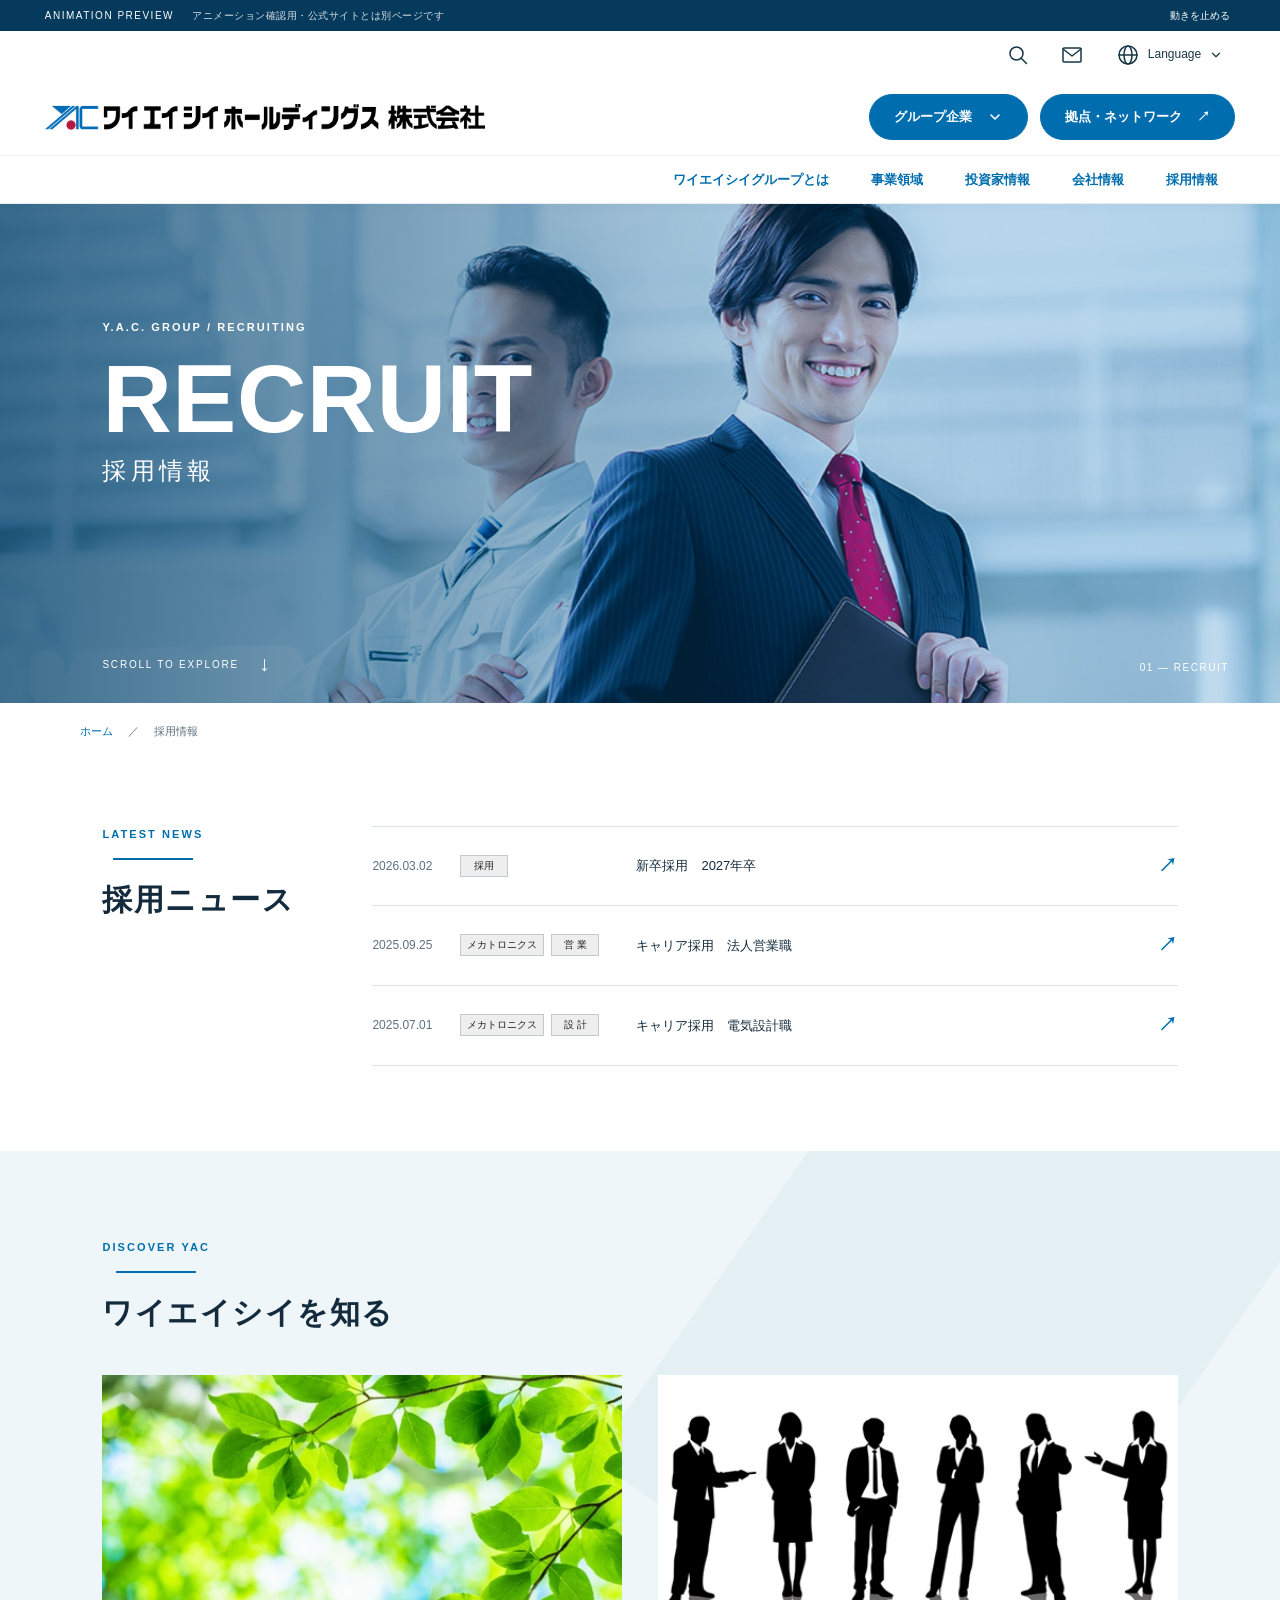
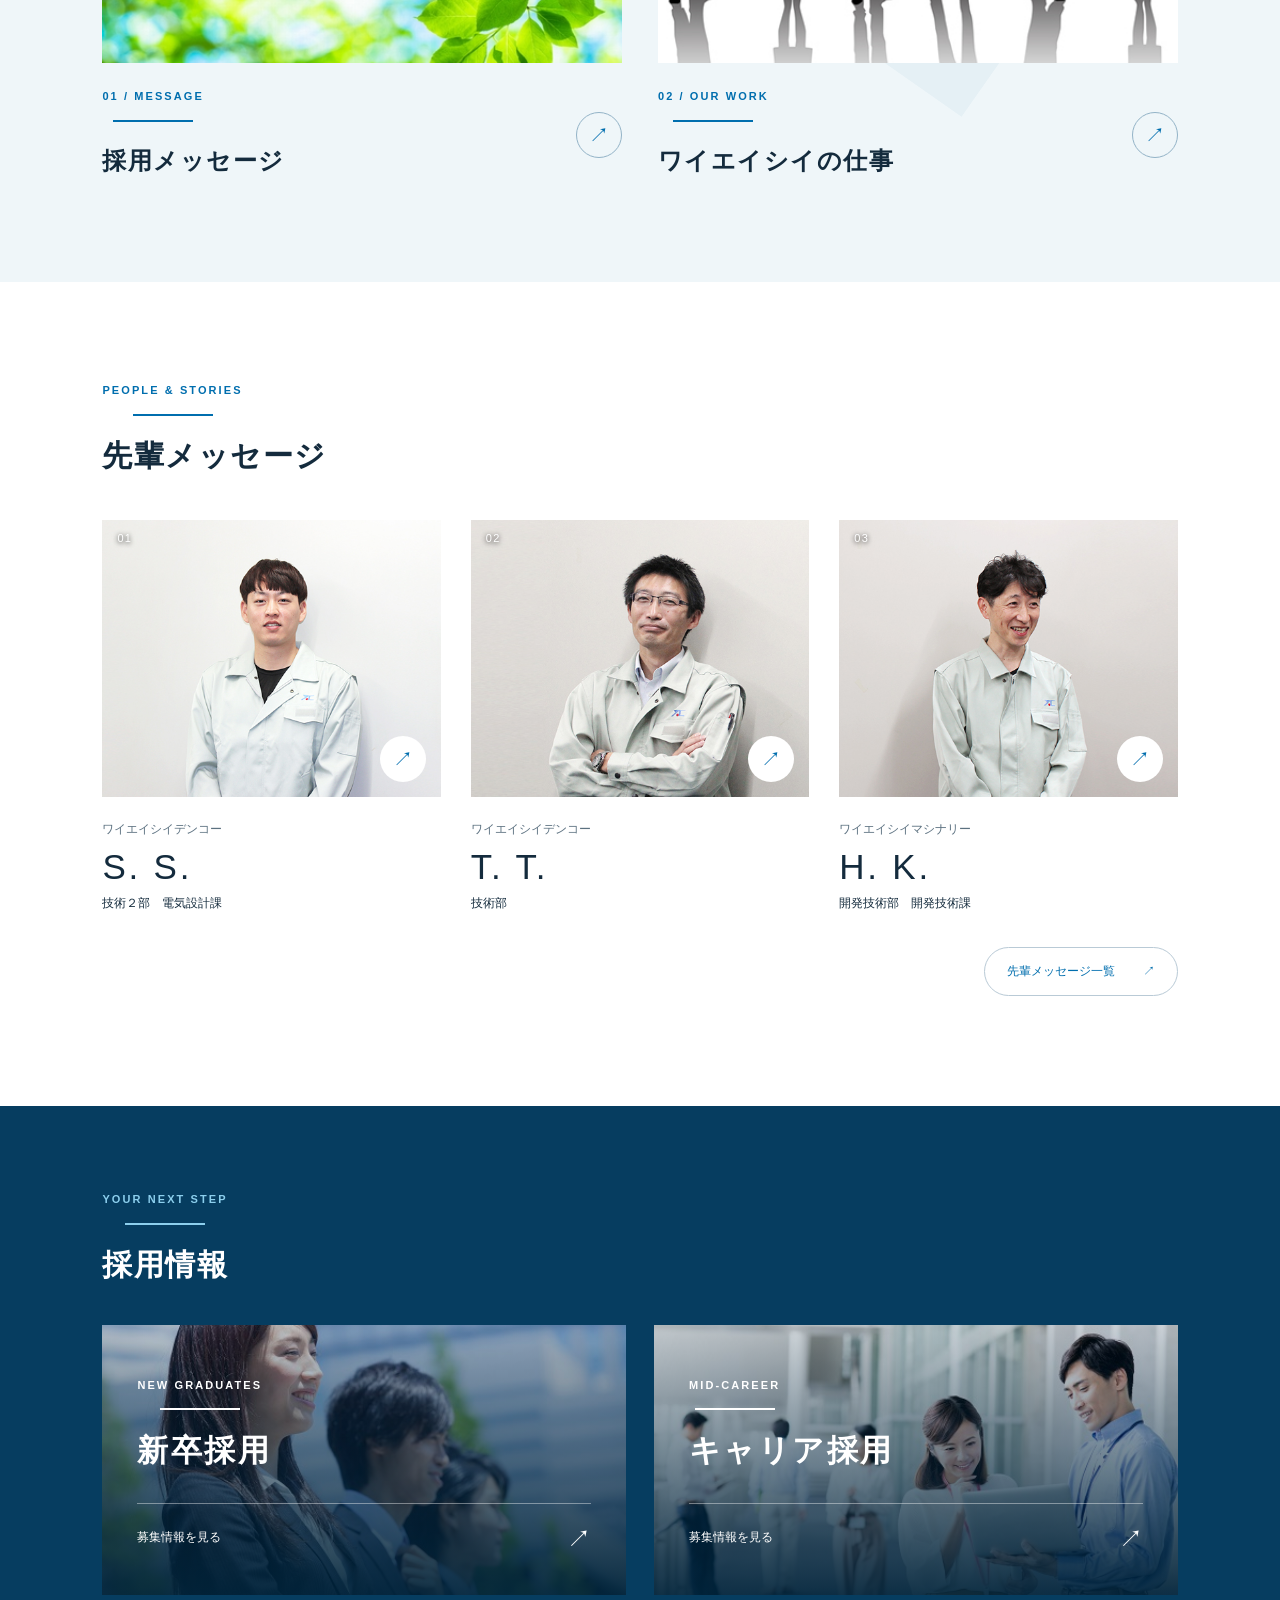
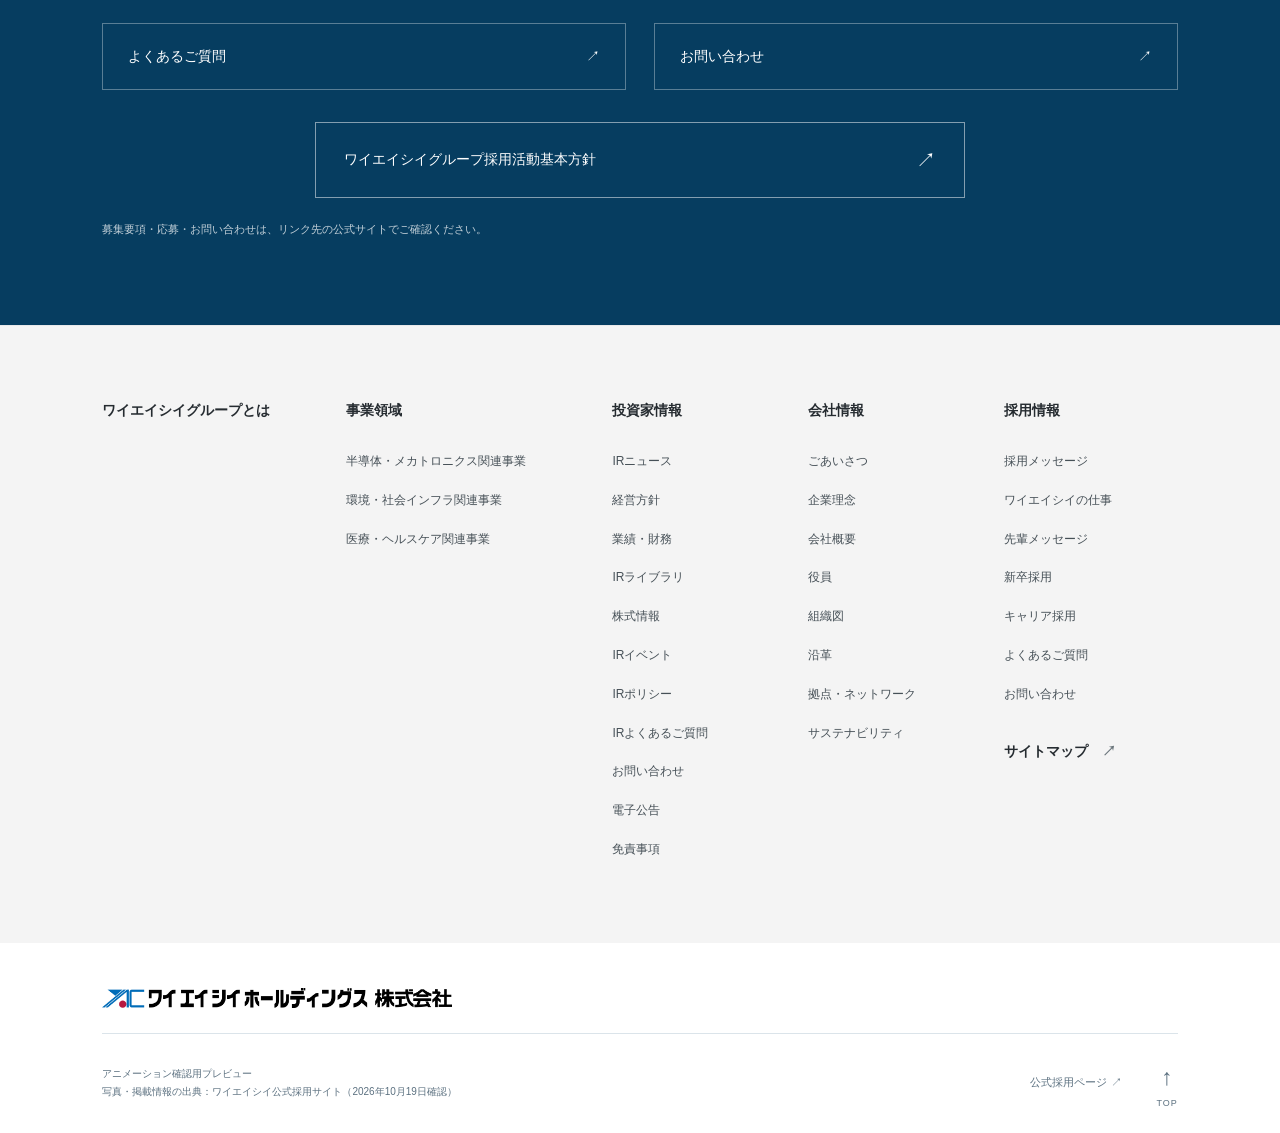
==== commit 64e09b85: "Publish mobile photo framing and bottom-up hero reveal" ====
--- a/index.html
+++ b/index.html
@@ -1 +1 @@
-<!doctype html><html lang="ja"><head><meta charset="utf-8"><meta name="viewport" content="width=device-width,initial-scale=1"><meta name="robots" content="noindex,nofollow"><title>採用情報 | YAC アニメーション確認</title><meta name="description" content="ワイエイシイ採用ページのアニメーション確認用プレビュー"><link rel="stylesheet" href="style.css"><script src="script.js" defer></script></head><body><a class="skip" href="#main">本文へスキップ</a><div class="progress" aria-hidden="true"></div><div class="preview">ANIMATION PREVIEW <span>アニメーション確認用・公式サイトとは別ページです</span><button id="motion" aria-pressed="false">動きを止める</button></div><header><div class="header-tools"><details class="search-menu"><summary class="utility-icon" aria-label="サイト内検索" title="サイト内検索"><svg viewBox="0 0 24 24" width="24" height="24" fill="none" stroke="currentColor" stroke-width="1.5" stroke-linecap="round" stroke-linejoin="round" aria-hidden="true"><circle cx="10.5" cy="10.5" r="6.5"></circle><path d="m15.5 15.5 5 5"></path></svg><span class="sr-only">サイト内検索</span></summary><div class="search-panel"><form action="https://www.yac.co.jp/ja/search_result.html" method="get" role="search"><label for="site-query">サイト内検索</label><div><input id="site-query" name="q" type="search" required placeholder="キーワードを入力"><button type="submit">検索 ↗</button></div><p>検索結果はワイエイシイ公式サイトで開きます。</p></form></div></details><a class="utility-icon" href="https://www.yac.co.jp/ja/contact.html" aria-label="お問い合わせ" title="お問い合わせ"><svg viewBox="0 0 24 24" width="24" height="24" fill="none" stroke="currentColor" stroke-width="1.5" stroke-linecap="round" stroke-linejoin="round" aria-hidden="true"><rect x="3" y="5" width="18" height="14" rx="1"></rect><path d="m3 6 9 7 9-7"></path></svg><span class="sr-only">お問い合わせ</span></a><details class="language-menu"><summary class="utility-icon language-trigger" aria-label="Language 言語を選択" aria-controls="language-options" aria-expanded="false" title="Language"><svg viewBox="0 0 24 24" width="24" height="24" fill="none" stroke="currentColor" stroke-width="1.5" stroke-linecap="round" stroke-linejoin="round" aria-hidden="true"><circle cx="12" cy="12" r="9"></circle><ellipse cx="12" cy="12" rx="4" ry="9"></ellipse><path d="M3 12h18"></path></svg><span>Language</span><svg class="language-chevron" viewBox="0 0 20 20" width="14" height="14" fill="none" stroke="currentColor" stroke-width="1.7" stroke-linecap="round" stroke-linejoin="round" aria-hidden="true"><path d="m5 7.5 5 5 5-5"></path></svg></summary><div class="language-panel"><nav id="language-options" class="language-options" aria-label="表示言語を選択"><a href="https://www.yac.co.jp/ja/index.html" lang="ja"><span><b>JP</b>日本語</span><span aria-hidden="true">↗</span></a><a href="https://www.yac.co.jp/en.html" lang="en"><span><b>EN</b>English</span><span aria-hidden="true">↗</span></a></nav></div></details></div><div class="header-main"><a href="https://www.yac.co.jp/ja.html" class="brand"><img src="assets/logo.png" alt="ワイエイシイホールディングス株式会社"></a><div class="utility"><details class="group-menu"><summary>グループ企業 <svg class="group-chevron" viewBox="0 0 20 20" width="16" height="16" fill="none" stroke="currentColor" stroke-width="2" stroke-linecap="round" stroke-linejoin="round" aria-hidden="true"><path d="m5 7.5 5 5 5-5"></path></svg></summary><div class="group-panel"><a href="https://www.yac.co.jp/ja.html">ワイエイシイホールディングス株式会社 <span aria-hidden="true">↗</span></a><a href="https://www.yac.co.jp/ja/mechatronics.html">ワイエイシイメカトロニクス株式会社 <span aria-hidden="true">↗</span></a><a href="http://www.garter.co.jp/">ワイエイシイガーター株式会社 <span aria-hidden="true">↗</span></a><a href="http://yacdastech.co.jp/">旧株式会社ワイエイシイダステック <span aria-hidden="true">↗</span></a><a href="https://www.yac.co.jp/ja/beam.html">ワイエイシイビーム株式会社 <span aria-hidden="true">↗</span></a><a href="http://www.yacelex.co.jp/">ワイエイシイエレックス株式会社 <span aria-hidden="true">↗</span></a><a href="https://www.yac.co.jp/ja/bio.html">ワイエイシイバイオ株式会社 <span aria-hidden="true">↗</span></a><a href="http://www.yac.com.sg/">YAC Systems Singapore Pte Ltd <span aria-hidden="true">↗</span></a><a href="http://www.ohkura.co.jp/">大倉電気株式会社 <span aria-hidden="true">↗</span></a><a href="https://www.yac-denko.co.jp/index.html">株式会社ワイエイシイデンコー <span aria-hidden="true">↗</span></a><a href="https://www.yac.co.jp/ja/machinery.html">旧ワイエイシイマシナリー株式会社 <span aria-hidden="true">↗</span></a><a href="https://jeih.co.jp/">JEインターナショナル株式会社 <span aria-hidden="true">↗</span></a><a href="https://www.techno-optis.com/">株式会社テクノオプティス <span aria-hidden="true">↗</span></a><a href="https://www.sanwa-meter.co.jp/japan/">三和電気計器株式会社 <span aria-hidden="true">↗</span></a></div></details><a href="https://www.yac.co.jp/ja/company/network.html">拠点・ネットワーク <span aria-hidden="true">↗</span></a></div><button class="menu" aria-expanded="false" aria-controls="mobile-nav">メニュー ＋</button></div><nav class="corporate-nav" aria-label="企業ナビゲーション"><a href="https://www.yac.co.jp/ja/group.html">ワイエイシイグループとは</a><a href="https://www.yac.co.jp/ja/business.html">事業領域</a><a href="https://www.yac.co.jp/ja/ir.html">投資家情報</a><a href="https://www.yac.co.jp/ja/company.html">会社情報</a><a href="https://www.yac.co.jp/ja/recruit.html" class="current" aria-current="page">採用情報</a></nav></header><nav id="mobile-nav" hidden aria-label="モバイルナビゲーション"><a href="https://www.yac.co.jp/ja/group.html">ワイエイシイグループとは</a><a href="https://www.yac.co.jp/ja/business.html">事業領域</a><a href="https://www.yac.co.jp/ja/ir.html">投資家情報</a><a href="https://www.yac.co.jp/ja/company.html">会社情報</a><a href="https://www.yac.co.jp/ja/recruit.html" class="current" aria-current="page">採用情報</a><a href="#about">YACを知る</a><a href="#people">先輩メッセージ</a><a href="#recruit">募集情報</a></nav><main id="main"><section class="hero" aria-labelledby="hero-title"><img class="hero-photo" src="assets/hero.jpg" alt="YACで働く社員のイメージ" fetchpriority="high"><div class="hero-shade"></div><div class="hero-text"><p class="eyebrow">Y.A.C. GROUP / RECRUITING</p><h1 id="hero-title"><span>RECRUIT</span><small>採用情報</small></h1></div><a class="scroll" href="#news"><span>SCROLL TO EXPLORE</span><i>↓</i></a><span class="hero-index" aria-hidden="true">01 — RECRUIT</span></section><div class="breadcrumb"><a href="https://www.yac.co.jp/ja.html">ホーム</a><span>／</span>採用情報</div><section id="news" class="news wrap"><div class="section-head reveal"><p class="eyebrow">LATEST NEWS</p><h2>採用ニュース</h2></div><div class="news-list"><a class="news-row reveal" href="https://www.yac.co.jp/ja/recruit/fresh.html"><time>2026.03.02</time><span class="news-tags"><span class="tag">採用</span></span><strong>新卒採用　2027年卒</strong><b>↗</b></a><a class="news-row reveal" href="https://www.yac.co.jp/ja/recruit/career/positions.html#a03"><time>2025.09.25</time><span class="news-tags"><span class="tag">メカトロニクス</span><span class="tag">営 業</span></span><strong>キャリア採用　法人営業職</strong><b>↗</b></a><a class="news-row reveal" href="https://www.yac.co.jp/ja/recruit/career/positions.html#a01"><time>2025.07.01</time><span class="news-tags"><span class="tag">メカトロニクス</span><span class="tag">設 計</span></span><strong>キャリア採用　電気設計職</strong><b>↗</b></a></div></section><section id="about" class="about"><div class="wrap"><div class="section-head reveal"><p class="eyebrow">DISCOVER YAC</p><h2>ワイエイシイを知る</h2></div><div class="about-grid"><a class="feature reveal" href="https://www.yac.co.jp/ja/recruit/message.html"><div class="photo"><img loading="lazy" src="assets/message.jpg" alt="陽の光を受ける緑の葉"></div><div class="feature-title"><div><p class="eyebrow">01 / MESSAGE</p><h3>採用メッセージ</h3></div><span class="circle">↗</span></div></a><a class="feature reveal" href="https://www.yac.co.jp/ja/recruit/work.html"><div class="photo"><img loading="lazy" src="assets/work.jpg" alt="様々な職種で働く人々のシルエット"></div><div class="feature-title"><div><p class="eyebrow">02 / OUR WORK</p><h3>ワイエイシイの仕事</h3></div><span class="circle">↗</span></div></a></div></div></section><section id="people" class="people wrap"><div class="section-top"><div class="section-head reveal"><p class="eyebrow">PEOPLE & STORIES</p><h2>先輩メッセージ</h2></div></div><div class="people-grid"><a class="person reveal" href="https://www.yac.co.jp/ja/recruit/senior/technologies_ss.html"><div class="portrait"><img loading="lazy" src="assets/ss.jpg" alt="ワイエイシイデンコー S. S."><span class="person-no">01</span><span class="circle">↗</span></div><p class="company">ワイエイシイデンコー</p><h3>S. S.</h3><p class="department">技術２部　電気設計課</p></a><a class="person reveal" href="https://www.yac.co.jp/ja/recruit/senior/technologies_tt.html"><div class="portrait"><img loading="lazy" src="assets/tt.jpg" alt="ワイエイシイデンコー T. T."><span class="person-no">02</span><span class="circle">↗</span></div><p class="company">ワイエイシイデンコー</p><h3>T. T.</h3><p class="department">技術部</p></a><a class="person reveal" href="https://www.yac.co.jp/ja/recruit/senior/machinery_hk.html"><div class="portrait"><img loading="lazy" src="assets/hk.jpg" alt="ワイエイシイマシナリー H. K."><span class="person-no">03</span><span class="circle">↗</span></div><p class="company">ワイエイシイマシナリー</p><h3>H. K.</h3><p class="department">開発技術部　開発技術課</p></a></div><div class="people-bottom"><a class="text-link reveal" href="https://www.yac.co.jp/ja/recruit/senior.html">先輩メッセージ一覧 <span>↗</span></a></div></section><section id="recruit" class="recruit"><div class="wrap"><div class="section-head reveal"><p class="eyebrow">YOUR NEXT STEP</p><h2>採用情報</h2></div><div class="recruit-grid"><a class="recruit-card reveal" href="https://www.yac.co.jp/ja/recruit/fresh.html"><img src="assets/fresh.jpg" loading="lazy" alt="新卒採用のイメージ"><div><p class="eyebrow">NEW GRADUATES</p><h3>新卒採用</h3><p>募集情報を見る <span>↗</span></p></div></a><a class="recruit-card reveal" href="https://www.yac.co.jp/ja/recruit/career.html"><img src="assets/career.jpg" loading="lazy" alt="キャリア採用のイメージ"><div><p class="eyebrow">MID-CAREER</p><h3>キャリア採用</h3><p>募集情報を見る <span>↗</span></p></div></a></div><div class="support reveal"><a href="https://www.yac.co.jp/ja/recruit/faq.html">よくあるご質問 <span>↗</span></a><a class="contact-hover" href="https://www.yac.co.jp/ja/recruit/contact3.html">お問い合わせ <span>↗</span></a></div><a class="policy-button contact-hover reveal" href="https://www.yac.co.jp/ja/recruit/recruit_policy.html">ワイエイシイグループ採用活動基本方針 <span aria-hidden="true">↗</span></a><p class="official-note">募集要項・応募・お問い合わせは、リンク先の公式サイトでご確認ください。</p></div></section></main><nav class="site-menu" aria-label="サイト全体のメニュー"><div class="wrap site-menu-grid"><section class="site-menu-column"><h2><a href="https://www.yac.co.jp/ja/group.html">ワイエイシイグループとは</a></h2></section><section class="site-menu-column"><h2><a href="https://www.yac.co.jp/ja/business.html">事業領域</a></h2><ul><li><a href="https://www.yac.co.jp/ja/business/mechatronics.html"><span aria-hidden="true">›</span>半導体・メカトロニクス関連事業</a></li><li><a href="https://www.yac.co.jp/ja/business/industrial.html"><span aria-hidden="true">›</span>環境・社会インフラ関連事業</a></li><li><a href="https://www.yac.co.jp/ja/business/electronics.html"><span aria-hidden="true">›</span>医療・ヘルスケア関連事業</a></li></ul></section><section class="site-menu-column"><h2><a href="https://www.yac.co.jp/ja/ir.html">投資家情報</a></h2><ul><li><a href="https://www.yac.co.jp/ja/ir/news.html"><span aria-hidden="true">›</span>IRニュース</a></li><li><a href="https://www.yac.co.jp/ja/ir/management.html"><span aria-hidden="true">›</span>経営方針</a></li><li><a href="https://www.yac.co.jp/ja/ir/finance.html"><span aria-hidden="true">›</span>業績・財務</a></li><li><a href="https://www.yac.co.jp/ja/ir/library.html"><span aria-hidden="true">›</span>IRライブラリ</a></li><li><a href="https://www.yac.co.jp/ja/ir/stock.html"><span aria-hidden="true">›</span>株式情報</a></li><li><a href="https://www.yac.co.jp/ja/ir/event.html"><span aria-hidden="true">›</span>IRイベント</a></li><li><a href="https://www.yac.co.jp/ja/ir/policy.html"><span aria-hidden="true">›</span>IRポリシー</a></li><li><a href="https://www.yac.co.jp/ja/ir/faq.html"><span aria-hidden="true">›</span>IRよくあるご質問</a></li><li><a href="https://www.yac.co.jp/ja/ir/contact2.html"><span aria-hidden="true">›</span>お問い合わせ</a></li><li><a href="https://www.yac.co.jp/ja/ir/announce.html"><span aria-hidden="true">›</span>電子公告</a></li><li><a href="https://www.yac.co.jp/ja/ir/disclaimer.html"><span aria-hidden="true">›</span>免責事項</a></li></ul></section><section class="site-menu-column"><h2><a href="https://www.yac.co.jp/ja/company.html">会社情報</a></h2><ul><li><a href="https://www.yac.co.jp/ja/company/message.html"><span aria-hidden="true">›</span>ごあいさつ</a></li><li><a href="https://www.yac.co.jp/ja/company/vision.html"><span aria-hidden="true">›</span>企業理念</a></li><li><a href="https://www.yac.co.jp/ja/company/outline.html"><span aria-hidden="true">›</span>会社概要</a></li><li><a href="https://www.yac.co.jp/ja/company/executives.html"><span aria-hidden="true">›</span>役員</a></li><li><a href="https://www.yac.co.jp/ja/company/organization.html"><span aria-hidden="true">›</span>組織図</a></li><li><a href="https://www.yac.co.jp/ja/company/history.html"><span aria-hidden="true">›</span>沿革</a></li><li><a href="https://www.yac.co.jp/ja/company/network.html"><span aria-hidden="true">›</span>拠点・ネットワーク</a></li><li><a href="https://www.yac.co.jp/ja/company/Sustainability.html"><span aria-hidden="true">›</span>サステナビリティ</a></li></ul></section><section class="site-menu-column"><h2><a href="https://www.yac.co.jp/ja/recruit.html">採用情報</a></h2><ul><li><a href="https://www.yac.co.jp/ja/recruit/message.html"><span aria-hidden="true">›</span>採用メッセージ</a></li><li><a href="https://www.yac.co.jp/ja/recruit/work.html"><span aria-hidden="true">›</span>ワイエイシイの仕事</a></li><li><a href="https://www.yac.co.jp/ja/recruit/senior.html"><span aria-hidden="true">›</span>先輩メッセージ</a></li><li><a href="https://www.yac.co.jp/ja/recruit/fresh.html"><span aria-hidden="true">›</span>新卒採用</a></li><li><a href="https://www.yac.co.jp/ja/recruit/career.html"><span aria-hidden="true">›</span>キャリア採用</a></li><li><a href="https://www.yac.co.jp/ja/recruit/faq.html"><span aria-hidden="true">›</span>よくあるご質問</a></li><li><a href="https://www.yac.co.jp/ja/recruit/contact3.html"><span aria-hidden="true">›</span>お問い合わせ</a></li></ul><a class="site-menu-map" href="https://www.yac.co.jp/ja/sitemap.html">サイトマップ <span aria-hidden="true">↗</span></a></section></div></nav><footer><div class="wrap"><img src="assets/logo.png" alt="ワイエイシイホールディングス株式会社"><div class="footer-bottom"><p>アニメーション確認用プレビュー<br>写真・掲載情報の出典：ワイエイシイ公式採用サイト（2026年10月19日確認）</p><a href="https://www.yac.co.jp/ja/recruit.html">公式採用ページ ↗</a><a href="#main" class="back">↑<span>TOP</span></a></div></div></footer></body></html>
+<!doctype html><html lang="ja"><head><meta charset="utf-8"><meta name="viewport" content="width=device-width,initial-scale=1"><meta name="robots" content="noindex,nofollow"><title>採用情報 | YAC アニメーション確認</title><meta name="description" content="ワイエイシイ採用ページのアニメーション確認用プレビュー"><link rel="stylesheet" href="style.css?v=mobile-rise-1"><script src="script.js" defer></script><script src="logo-intro.js?v=mobile-rise-1" defer></script></head><body><a class="skip" href="#main">本文へスキップ</a><div class="progress" aria-hidden="true"></div><div class="preview">ANIMATION PREVIEW <span>アニメーション確認用・公式サイトとは別ページです</span><button id="motion" aria-pressed="false">動きを止める</button></div><header><div class="header-tools"><details class="search-menu"><summary class="utility-icon" aria-label="サイト内検索" title="サイト内検索"><svg viewBox="0 0 24 24" width="24" height="24" fill="none" stroke="currentColor" stroke-width="1.5" stroke-linecap="round" stroke-linejoin="round" aria-hidden="true"><circle cx="10.5" cy="10.5" r="6.5"></circle><path d="m15.5 15.5 5 5"></path></svg><span class="sr-only">サイト内検索</span></summary><div class="search-panel"><form action="https://www.yac.co.jp/ja/search_result.html" method="get" role="search"><label for="site-query">サイト内検索</label><div><input id="site-query" name="q" type="search" required placeholder="キーワードを入力"><button type="submit">検索 ↗</button></div><p>検索結果はワイエイシイ公式サイトで開きます。</p></form></div></details><a class="utility-icon" href="https://www.yac.co.jp/ja/contact.html" aria-label="お問い合わせ" title="お問い合わせ"><svg viewBox="0 0 24 24" width="24" height="24" fill="none" stroke="currentColor" stroke-width="1.5" stroke-linecap="round" stroke-linejoin="round" aria-hidden="true"><rect x="3" y="5" width="18" height="14" rx="1"></rect><path d="m3 6 9 7 9-7"></path></svg><span class="sr-only">お問い合わせ</span></a><details class="language-menu"><summary class="utility-icon language-trigger" aria-label="Language 言語を選択" aria-controls="language-options" aria-expanded="false" title="Language"><svg viewBox="0 0 24 24" width="24" height="24" fill="none" stroke="currentColor" stroke-width="1.5" stroke-linecap="round" stroke-linejoin="round" aria-hidden="true"><circle cx="12" cy="12" r="9"></circle><ellipse cx="12" cy="12" rx="4" ry="9"></ellipse><path d="M3 12h18"></path></svg><span>Language</span><svg class="language-chevron" viewBox="0 0 20 20" width="14" height="14" fill="none" stroke="currentColor" stroke-width="1.7" stroke-linecap="round" stroke-linejoin="round" aria-hidden="true"><path d="m5 7.5 5 5 5-5"></path></svg></summary><div class="language-panel"><nav id="language-options" class="language-options" aria-label="表示言語を選択"><a href="https://www.yac.co.jp/ja/index.html" lang="ja"><span><b>JP</b>日本語</span><span aria-hidden="true">↗</span></a><a href="https://www.yac.co.jp/en.html" lang="en"><span><b>EN</b>English</span><span aria-hidden="true">↗</span></a></nav></div></details></div><div class="header-main"><a href="https://www.yac.co.jp/ja.html" class="brand"><img src="assets/logo.png" alt="ワイエイシイホールディングス株式会社"></a><div class="utility"><details class="group-menu"><summary>グループ企業 <svg class="group-chevron" viewBox="0 0 20 20" width="16" height="16" fill="none" stroke="currentColor" stroke-width="2" stroke-linecap="round" stroke-linejoin="round" aria-hidden="true"><path d="m5 7.5 5 5 5-5"></path></svg></summary><div class="group-panel"><a href="https://www.yac.co.jp/ja.html">ワイエイシイホールディングス株式会社 <span aria-hidden="true">↗</span></a><a href="https://www.yac.co.jp/ja/mechatronics.html">ワイエイシイメカトロニクス株式会社 <span aria-hidden="true">↗</span></a><a href="http://www.garter.co.jp/">ワイエイシイガーター株式会社 <span aria-hidden="true">↗</span></a><a href="http://yacdastech.co.jp/">旧株式会社ワイエイシイダステック <span aria-hidden="true">↗</span></a><a href="https://www.yac.co.jp/ja/beam.html">ワイエイシイビーム株式会社 <span aria-hidden="true">↗</span></a><a href="http://www.yacelex.co.jp/">ワイエイシイエレックス株式会社 <span aria-hidden="true">↗</span></a><a href="https://www.yac.co.jp/ja/bio.html">ワイエイシイバイオ株式会社 <span aria-hidden="true">↗</span></a><a href="http://www.yac.com.sg/">YAC Systems Singapore Pte Ltd <span aria-hidden="true">↗</span></a><a href="http://www.ohkura.co.jp/">大倉電気株式会社 <span aria-hidden="true">↗</span></a><a href="https://www.yac-denko.co.jp/index.html">株式会社ワイエイシイデンコー <span aria-hidden="true">↗</span></a><a href="https://www.yac.co.jp/ja/machinery.html">旧ワイエイシイマシナリー株式会社 <span aria-hidden="true">↗</span></a><a href="https://jeih.co.jp/">JEインターナショナル株式会社 <span aria-hidden="true">↗</span></a><a href="https://www.techno-optis.com/">株式会社テクノオプティス <span aria-hidden="true">↗</span></a><a href="https://www.sanwa-meter.co.jp/japan/">三和電気計器株式会社 <span aria-hidden="true">↗</span></a></div></details><a href="https://www.yac.co.jp/ja/company/network.html">拠点・ネットワーク <span aria-hidden="true">↗</span></a></div><button class="menu" aria-expanded="false" aria-controls="mobile-nav">メニュー ＋</button></div><nav class="corporate-nav" aria-label="企業ナビゲーション"><a href="https://www.yac.co.jp/ja/group.html">ワイエイシイグループとは</a><a href="https://www.yac.co.jp/ja/business.html">事業領域</a><a href="https://www.yac.co.jp/ja/ir.html">投資家情報</a><a href="https://www.yac.co.jp/ja/company.html">会社情報</a><a href="https://www.yac.co.jp/ja/recruit.html" class="current" aria-current="page">採用情報</a></nav></header><nav id="mobile-nav" hidden aria-label="モバイルナビゲーション"><a href="https://www.yac.co.jp/ja/group.html">ワイエイシイグループとは</a><a href="https://www.yac.co.jp/ja/business.html">事業領域</a><a href="https://www.yac.co.jp/ja/ir.html">投資家情報</a><a href="https://www.yac.co.jp/ja/company.html">会社情報</a><a href="https://www.yac.co.jp/ja/recruit.html" class="current" aria-current="page">採用情報</a><a href="#about">YACを知る</a><a href="#people">先輩メッセージ</a><a href="#recruit">募集情報</a></nav><main id="main"><section class="hero" aria-labelledby="hero-title"><div class="hero-media"><img class="hero-photo" src="assets/hero.jpg" alt="YACで働く社員のイメージ" fetchpriority="high"><div class="hero-shade"></div></div><div class="hero-text"><p class="eyebrow">Y.A.C. GROUP / RECRUITING</p><h1 id="hero-title"><span>RECRUIT</span><small>採用情報</small></h1></div><a class="scroll" href="#news"><span>SCROLL TO EXPLORE</span><i>↓</i></a><span class="hero-index" aria-hidden="true">01 — RECRUIT</span></section><div class="breadcrumb"><a href="https://www.yac.co.jp/ja.html">ホーム</a><span>／</span>採用情報</div><section id="news" class="news wrap"><div class="section-head reveal"><p class="eyebrow">LATEST NEWS</p><h2>採用ニュース</h2></div><div class="news-list"><a class="news-row reveal" href="https://www.yac.co.jp/ja/recruit/fresh.html"><time>2026.03.02</time><span class="news-tags"><span class="tag">採用</span></span><strong>新卒採用　2027年卒</strong><b>↗</b></a><a class="news-row reveal" href="https://www.yac.co.jp/ja/recruit/career/positions.html#a03"><time>2025.09.25</time><span class="news-tags"><span class="tag">メカトロニクス</span><span class="tag">営 業</span></span><strong>キャリア採用　法人営業職</strong><b>↗</b></a><a class="news-row reveal" href="https://www.yac.co.jp/ja/recruit/career/positions.html#a01"><time>2025.07.01</time><span class="news-tags"><span class="tag">メカトロニクス</span><span class="tag">設 計</span></span><strong>キャリア採用　電気設計職</strong><b>↗</b></a></div></section><section id="about" class="about"><div class="wrap"><div class="section-head reveal"><p class="eyebrow">DISCOVER YAC</p><h2>ワイエイシイを知る</h2></div><div class="about-grid"><a class="feature reveal" href="https://www.yac.co.jp/ja/recruit/message.html"><div class="photo"><img loading="lazy" src="assets/message.jpg" alt="陽の光を受ける緑の葉"></div><div class="feature-title"><div><p class="eyebrow">01 / MESSAGE</p><h3>採用メッセージ</h3></div><span class="circle">↗</span></div></a><a class="feature reveal" href="https://www.yac.co.jp/ja/recruit/work.html"><div class="photo"><img loading="lazy" src="assets/work.jpg" alt="様々な職種で働く人々のシルエット"></div><div class="feature-title"><div><p class="eyebrow">02 / OUR WORK</p><h3>ワイエイシイの仕事</h3></div><span class="circle">↗</span></div></a></div></div></section><section id="people" class="people wrap"><div class="section-top"><div class="section-head reveal"><p class="eyebrow">PEOPLE & STORIES</p><h2>先輩メッセージ</h2></div></div><div class="people-grid"><a class="person reveal" href="https://www.yac.co.jp/ja/recruit/senior/technologies_ss.html"><div class="portrait"><img loading="lazy" src="assets/ss.jpg" alt="ワイエイシイデンコー S. S."><span class="person-no">01</span><span class="circle">↗</span></div><p class="company">ワイエイシイデンコー</p><h3>S. S.</h3><p class="department">技術２部　電気設計課</p></a><a class="person reveal" href="https://www.yac.co.jp/ja/recruit/senior/technologies_tt.html"><div class="portrait"><img loading="lazy" src="assets/tt.jpg" alt="ワイエイシイデンコー T. T."><span class="person-no">02</span><span class="circle">↗</span></div><p class="company">ワイエイシイデンコー</p><h3>T. T.</h3><p class="department">技術部</p></a><a class="person reveal" href="https://www.yac.co.jp/ja/recruit/senior/machinery_hk.html"><div class="portrait"><img loading="lazy" src="assets/hk.jpg" alt="ワイエイシイマシナリー H. K."><span class="person-no">03</span><span class="circle">↗</span></div><p class="company">ワイエイシイマシナリー</p><h3>H. K.</h3><p class="department">開発技術部　開発技術課</p></a></div><div class="people-bottom"><a class="text-link reveal" href="https://www.yac.co.jp/ja/recruit/senior.html">先輩メッセージ一覧 <span>↗</span></a></div></section><section id="recruit" class="recruit"><div class="wrap"><div class="section-head reveal"><p class="eyebrow">YOUR NEXT STEP</p><h2>採用情報</h2></div><div class="recruit-grid"><a class="recruit-card reveal" href="https://www.yac.co.jp/ja/recruit/fresh.html"><img src="assets/fresh.jpg" loading="lazy" alt="新卒採用のイメージ"><div><p class="eyebrow">NEW GRADUATES</p><h3>新卒採用</h3><p>募集情報を見る <span>↗</span></p></div></a><a class="recruit-card reveal" href="https://www.yac.co.jp/ja/recruit/career.html"><img src="assets/career.jpg" loading="lazy" alt="キャリア採用のイメージ"><div><p class="eyebrow">MID-CAREER</p><h3>キャリア採用</h3><p>募集情報を見る <span>↗</span></p></div></a></div><div class="support reveal"><a href="https://www.yac.co.jp/ja/recruit/faq.html">よくあるご質問 <span>↗</span></a><a class="contact-hover" href="https://www.yac.co.jp/ja/recruit/contact3.html">お問い合わせ <span>↗</span></a></div><a class="policy-button contact-hover reveal" href="https://www.yac.co.jp/ja/recruit/recruit_policy.html">ワイエイシイグループ採用活動基本方針 <span aria-hidden="true">↗</span></a><p class="official-note">募集要項・応募・お問い合わせは、リンク先の公式サイトでご確認ください。</p></div></section></main><nav class="site-menu" aria-label="サイト全体のメニュー"><div class="wrap site-menu-grid"><section class="site-menu-column"><h2><a href="https://www.yac.co.jp/ja/group.html">ワイエイシイグループとは</a></h2></section><section class="site-menu-column"><h2><a href="https://www.yac.co.jp/ja/business.html">事業領域</a></h2><ul><li><a href="https://www.yac.co.jp/ja/business/mechatronics.html"><span aria-hidden="true">›</span>半導体・メカトロニクス関連事業</a></li><li><a href="https://www.yac.co.jp/ja/business/industrial.html"><span aria-hidden="true">›</span>環境・社会インフラ関連事業</a></li><li><a href="https://www.yac.co.jp/ja/business/electronics.html"><span aria-hidden="true">›</span>医療・ヘルスケア関連事業</a></li></ul></section><section class="site-menu-column"><h2><a href="https://www.yac.co.jp/ja/ir.html">投資家情報</a></h2><ul><li><a href="https://www.yac.co.jp/ja/ir/news.html"><span aria-hidden="true">›</span>IRニュース</a></li><li><a href="https://www.yac.co.jp/ja/ir/management.html"><span aria-hidden="true">›</span>経営方針</a></li><li><a href="https://www.yac.co.jp/ja/ir/finance.html"><span aria-hidden="true">›</span>業績・財務</a></li><li><a href="https://www.yac.co.jp/ja/ir/library.html"><span aria-hidden="true">›</span>IRライブラリ</a></li><li><a href="https://www.yac.co.jp/ja/ir/stock.html"><span aria-hidden="true">›</span>株式情報</a></li><li><a href="https://www.yac.co.jp/ja/ir/event.html"><span aria-hidden="true">›</span>IRイベント</a></li><li><a href="https://www.yac.co.jp/ja/ir/policy.html"><span aria-hidden="true">›</span>IRポリシー</a></li><li><a href="https://www.yac.co.jp/ja/ir/faq.html"><span aria-hidden="true">›</span>IRよくあるご質問</a></li><li><a href="https://www.yac.co.jp/ja/ir/contact2.html"><span aria-hidden="true">›</span>お問い合わせ</a></li><li><a href="https://www.yac.co.jp/ja/ir/announce.html"><span aria-hidden="true">›</span>電子公告</a></li><li><a href="https://www.yac.co.jp/ja/ir/disclaimer.html"><span aria-hidden="true">›</span>免責事項</a></li></ul></section><section class="site-menu-column"><h2><a href="https://www.yac.co.jp/ja/company.html">会社情報</a></h2><ul><li><a href="https://www.yac.co.jp/ja/company/message.html"><span aria-hidden="true">›</span>ごあいさつ</a></li><li><a href="https://www.yac.co.jp/ja/company/vision.html"><span aria-hidden="true">›</span>企業理念</a></li><li><a href="https://www.yac.co.jp/ja/company/outline.html"><span aria-hidden="true">›</span>会社概要</a></li><li><a href="https://www.yac.co.jp/ja/company/executives.html"><span aria-hidden="true">›</span>役員</a></li><li><a href="https://www.yac.co.jp/ja/company/organization.html"><span aria-hidden="true">›</span>組織図</a></li><li><a href="https://www.yac.co.jp/ja/company/history.html"><span aria-hidden="true">›</span>沿革</a></li><li><a href="https://www.yac.co.jp/ja/company/network.html"><span aria-hidden="true">›</span>拠点・ネットワーク</a></li><li><a href="https://www.yac.co.jp/ja/company/Sustainability.html"><span aria-hidden="true">›</span>サステナビリティ</a></li></ul></section><section class="site-menu-column"><h2><a href="https://www.yac.co.jp/ja/recruit.html">採用情報</a></h2><ul><li><a href="https://www.yac.co.jp/ja/recruit/message.html"><span aria-hidden="true">›</span>採用メッセージ</a></li><li><a href="https://www.yac.co.jp/ja/recruit/work.html"><span aria-hidden="true">›</span>ワイエイシイの仕事</a></li><li><a href="https://www.yac.co.jp/ja/recruit/senior.html"><span aria-hidden="true">›</span>先輩メッセージ</a></li><li><a href="https://www.yac.co.jp/ja/recruit/fresh.html"><span aria-hidden="true">›</span>新卒採用</a></li><li><a href="https://www.yac.co.jp/ja/recruit/career.html"><span aria-hidden="true">›</span>キャリア採用</a></li><li><a href="https://www.yac.co.jp/ja/recruit/faq.html"><span aria-hidden="true">›</span>よくあるご質問</a></li><li><a href="https://www.yac.co.jp/ja/recruit/contact3.html"><span aria-hidden="true">›</span>お問い合わせ</a></li></ul><a class="site-menu-map" href="https://www.yac.co.jp/ja/sitemap.html">サイトマップ <span aria-hidden="true">↗</span></a></section></div></nav><footer><div class="wrap"><img src="assets/logo.png" alt="ワイエイシイホールディングス株式会社"><div class="footer-bottom"><p>アニメーション確認用プレビュー<br>写真・掲載情報の出典：ワイエイシイ公式採用サイト（2026年10月19日確認）</p><a href="https://www.yac.co.jp/ja/recruit.html">公式採用ページ ↗</a><a href="#main" class="back">↑<span>TOP</span></a></div></div></footer></body></html>
--- a/style.css
+++ b/style.css
@@ -13,3 +13,42 @@
 .site-menu{background:#065b91;color:#fff;padding:60px 0 65px}.site-menu-grid{display:grid;grid-template-columns:1.35fr 1.45fr 1fr 1fr 1.1fr;gap:32px}.site-menu-column{min-width:0;margin:0}.site-menu-column h2{font-size:14px;line-height:1.7;font-weight:700;margin:0 0 22px;letter-spacing:.02em}.site-menu-column ul{list-style:none;padding:0;margin:0;display:grid;gap:10px}.site-menu-column li{font-size:11px;line-height:1.8}.site-menu-column li a{display:flex;align-items:baseline;gap:6px}.site-menu-column li a>span{color:#77b7df;flex:none;transition:transform .25s}.site-menu a{transition:color .25s}.site-menu a:hover,.site-menu a:focus-visible{color:#bde9ff;text-decoration:underline;text-underline-offset:4px}.site-menu-column li a:hover>span{transform:translateX(3px)}.site-menu-map{display:flex;align-items:center;gap:12px;margin-top:26px;font-size:14px;font-weight:700}.site-menu a:focus-visible{outline-color:#fff;outline-offset:4px}@media(max-width:1050px){.site-menu-grid{grid-template-columns:1.2fr 1.6fr 1fr;gap:36px}.site-menu-column:first-child{grid-column:1/-1}.site-menu-column:first-child h2{margin-bottom:0}}@media(max-width:700px){.site-menu{padding:40px 0 45px}.site-menu-grid{grid-template-columns:1fr 1fr;gap:32px 26px}.site-menu-column h2{font-size:14px;margin-bottom:18px}.site-menu-column li{font-size:11px}.site-menu-column ul{gap:12px}.site-menu-column:first-child{padding-bottom:18px;border-bottom:1px solid #ffffff35}.site-menu-map{font-size:13px}}@media(max-width:420px){.site-menu-grid{grid-template-columns:1fr;gap:28px}.site-menu-column:not(:first-child){border-top:1px solid #ffffff25;padding-top:24px}.site-menu-column:first-child{border-bottom:0;padding-bottom:0}.site-menu-column ul{grid-template-columns:1fr 1fr;gap:12px 18px}.site-menu-column:nth-child(2) ul{grid-template-columns:1fr}.site-menu-column li a{min-height:28px}.site-menu-column h2{margin-bottom:15px}}
 /* Fujifilm Holdings-inspired, quiet light-gray site-menu treatment. */
 .site-menu{background:#f4f4f4;color:#252b30;padding:72px 0 80px;border-top:1px solid #e7e8e9}.site-menu-grid{grid-template-columns:1.3fr 1.45fr 1fr 1fr 1.1fr;gap:38px}.site-menu-column h2{font-size:14px;font-weight:700;line-height:1.8;letter-spacing:0;margin-bottom:25px}.site-menu-column ul{gap:12px}.site-menu-column li{font-size:12px;font-weight:400;line-height:1.9;color:#465057}.site-menu-column li a{display:block;padding:2px 0}.site-menu-column li a>span{display:none}.site-menu a:hover,.site-menu a:focus-visible{color:var(--blue);text-decoration:underline;text-underline-offset:5px}.site-menu a:focus-visible{outline-color:var(--blue)}.site-menu-map{font-size:14px;font-weight:700;margin-top:31px;gap:14px}.site-menu-map>span{font-size:14px;color:#69747a}@media(max-width:1050px){.site-menu-grid{grid-template-columns:1.25fr 1fr 1fr;gap:38px 40px}.site-menu-column:first-child{grid-column:1/-1}.site-menu-column:first-child h2{margin-bottom:0}}@media(max-width:700px){.site-menu{padding:46px 0 52px}.site-menu-grid{grid-template-columns:1fr 1fr;gap:33px 28px}.site-menu-column:first-child{padding-bottom:20px;border-bottom:1px solid #d9dddf}.site-menu-column h2{font-size:14px;margin-bottom:19px}.site-menu-column ul{grid-template-columns:1fr;gap:11px}.site-menu-column li{font-size:12px;line-height:1.9}.site-menu-column li a{padding:3px 0}.site-menu-map{font-size:14px;margin-top:25px}}@media(max-width:480px){.site-menu-grid{grid-template-columns:1fr;gap:26px}.site-menu-column:first-child{border:0;padding:0}.site-menu-column:not(:first-child){padding-top:25px;border-top:1px solid #d9dddf}.site-menu-column ul,.site-menu-column:nth-child(2) ul{grid-template-columns:1fr;gap:9px}.site-menu-column li a{min-height:30px}.site-menu-column h2{margin-bottom:17px}}
+
+/* Logo-only opening, independent of page layout and all existing hero motion. */
+.logo-intro-layer{position:fixed;inset:0;z-index:80;pointer-events:none;overflow:hidden}
+.logo-intro-veil{position:absolute;inset:0;background:#fff}
+.logo-intro-image{position:absolute;left:0;top:0;max-width:none;object-fit:contain;transform-origin:0 0;will-change:transform,opacity}
+.logo-intro-active header .brand img{visibility:hidden}
+.logo-intro-skip{position:fixed;right:4%;bottom:5%;z-index:101;padding:10px 16px;border:1px solid #b9cbd7;background:#fff;color:#006eae;font-size:11px;letter-spacing:.06em;border-radius:2px}
+.logo-intro-skip:hover{background:#eff6f9}
+@media(max-width:700px){.logo-intro-skip{right:6%;bottom:4%;font-size:10px}}
+@media(prefers-reduced-motion:reduce){.logo-intro-layer,.logo-intro-skip{display:none}.logo-intro-active header .brand img{visibility:visible}}
+.motion-off .logo-intro-layer,.motion-off .logo-intro-skip{display:none}.motion-off header .brand img{visibility:visible}
+
+/* A fine YAC-blue line opens the white stage, revealing the moving hero photo. */
+.logo-intro-panel{position:absolute;left:0;width:100%;background:#fff;will-change:transform}
+.logo-intro-panel-top{top:0;height:55.1%}.logo-intro-panel-bottom{bottom:0;height:45.1%}
+.logo-intro-cut{position:absolute;left:0;top:55%;width:100%;height:1px;background:#dbe8ef}
+.logo-intro-cut-track{display:block;width:100%;height:100%;background:#006eae;transform:scaleX(0);transform-origin:left}
+.logo-photo-reveal .hero-photo{animation:logoPhotoDrift 7s cubic-bezier(.22,1,.36,1) both}
+@keyframes logoPhotoDrift{0%,22%{transform:scale(1.085) translateX(-.4%)}100%{transform:scale(1) translateX(0)}}
+.motion-off .hero-photo{animation:none!important;transform:none!important}
+@media(prefers-reduced-motion:reduce){.logo-photo-reveal .hero-photo{animation:none!important;transform:none!important}}
+
+/* Photo expands upward from the lower edge after the opening line. */
+.hero-media{position:absolute;inset:0;overflow:hidden;transform-origin:center bottom}
+.logo-photo-reveal .hero-media{animation:heroRise 2s 1.65s cubic-bezier(.22,1,.36,1) both}
+@keyframes heroRise{from{clip-path:inset(72% 16% 0);transform:translateY(22px)}to{clip-path:inset(0);transform:none}}
+@media(max-width:700px){
+ .hero{height:auto;background:#063a5c;padding-bottom:58px}
+ .hero-media{position:relative;inset:auto;aspect-ratio:1.9}
+ .hero-photo{object-fit:cover;object-position:58% center;animation:none!important;transform:none!important}
+ .hero-shade{background:none}
+ .hero-text{position:relative;inset:auto;padding:25px 8% 12px}
+ .hero h1>span{font-size:clamp(43px,12vw,66px)}
+ .hero h1 small{font-size:19px}
+ .hero .eyebrow{margin-bottom:10px}
+ .scroll{bottom:21px}
+}
+.motion-off .hero-media{animation:none!important;clip-path:none!important;transform:none!important}
+@media(prefers-reduced-motion:reduce){.logo-photo-reveal .hero-media{animation:none!important;clip-path:none!important;transform:none!important}}
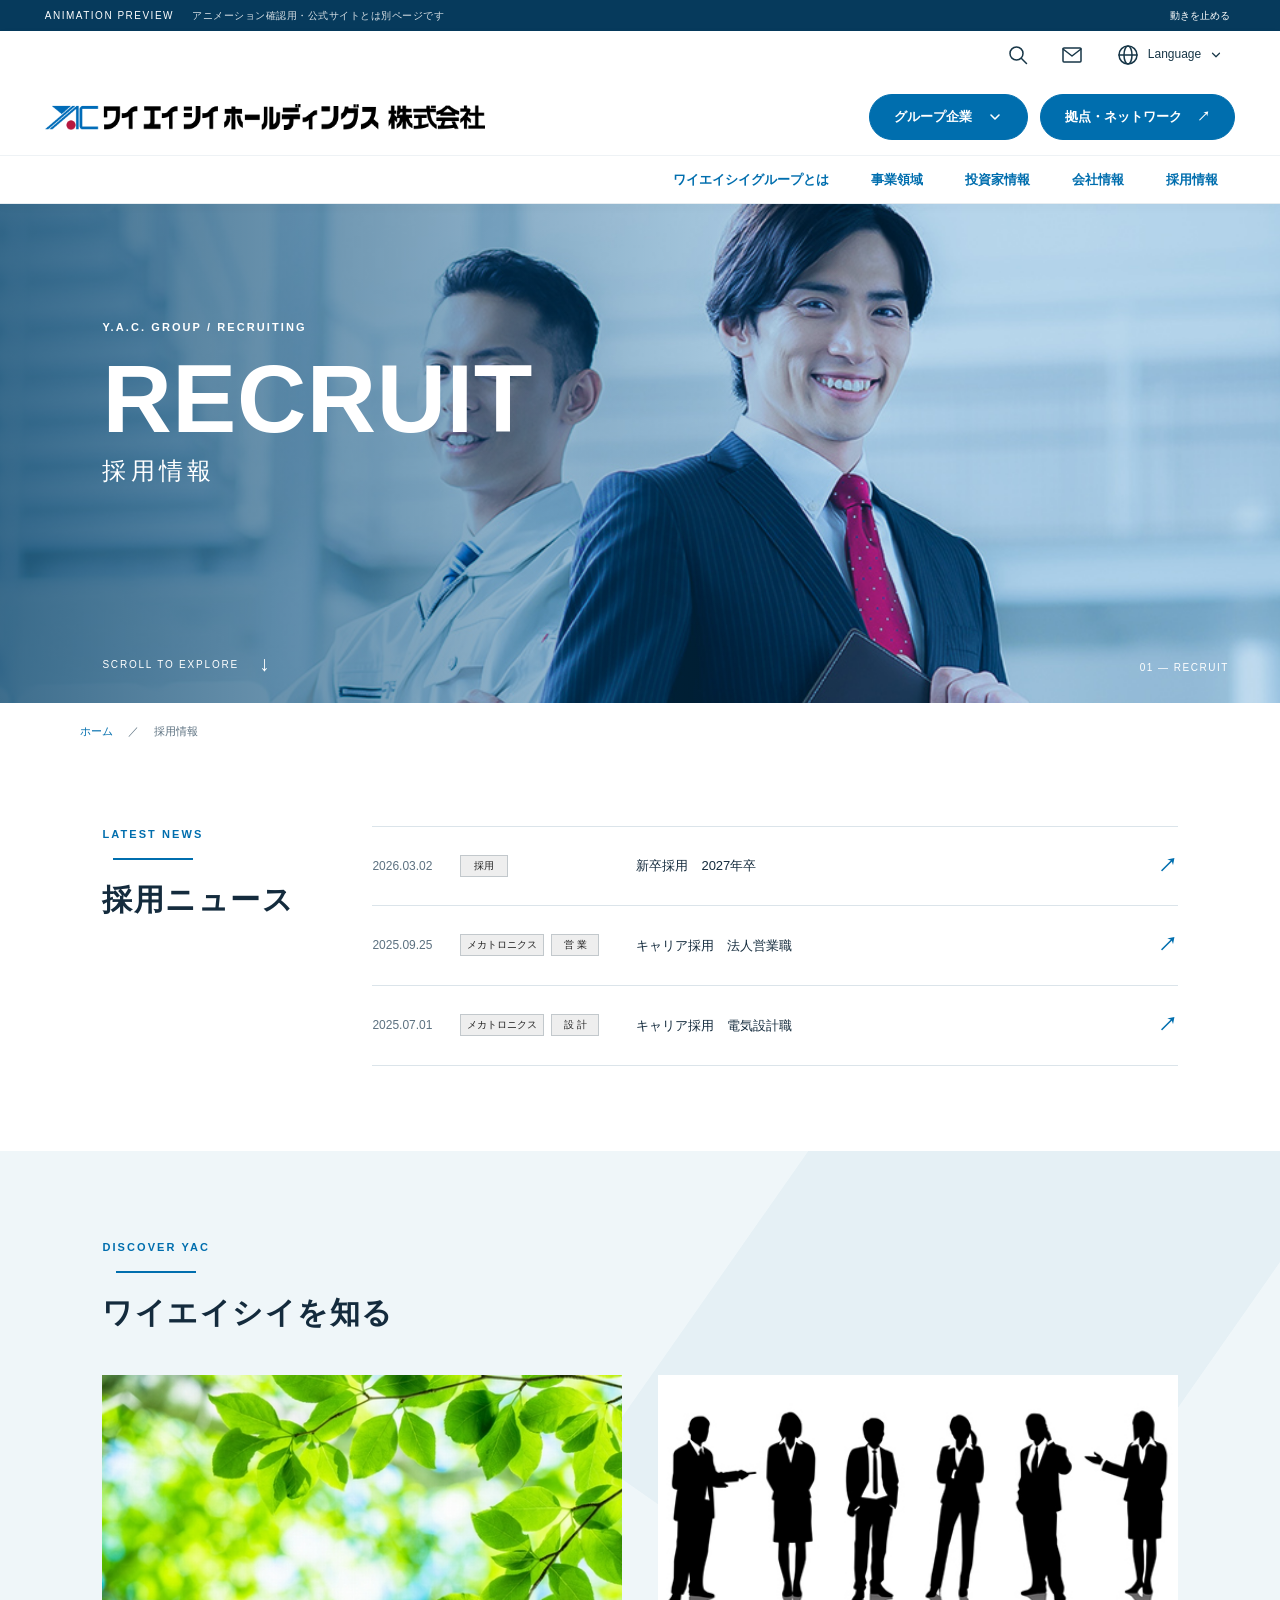
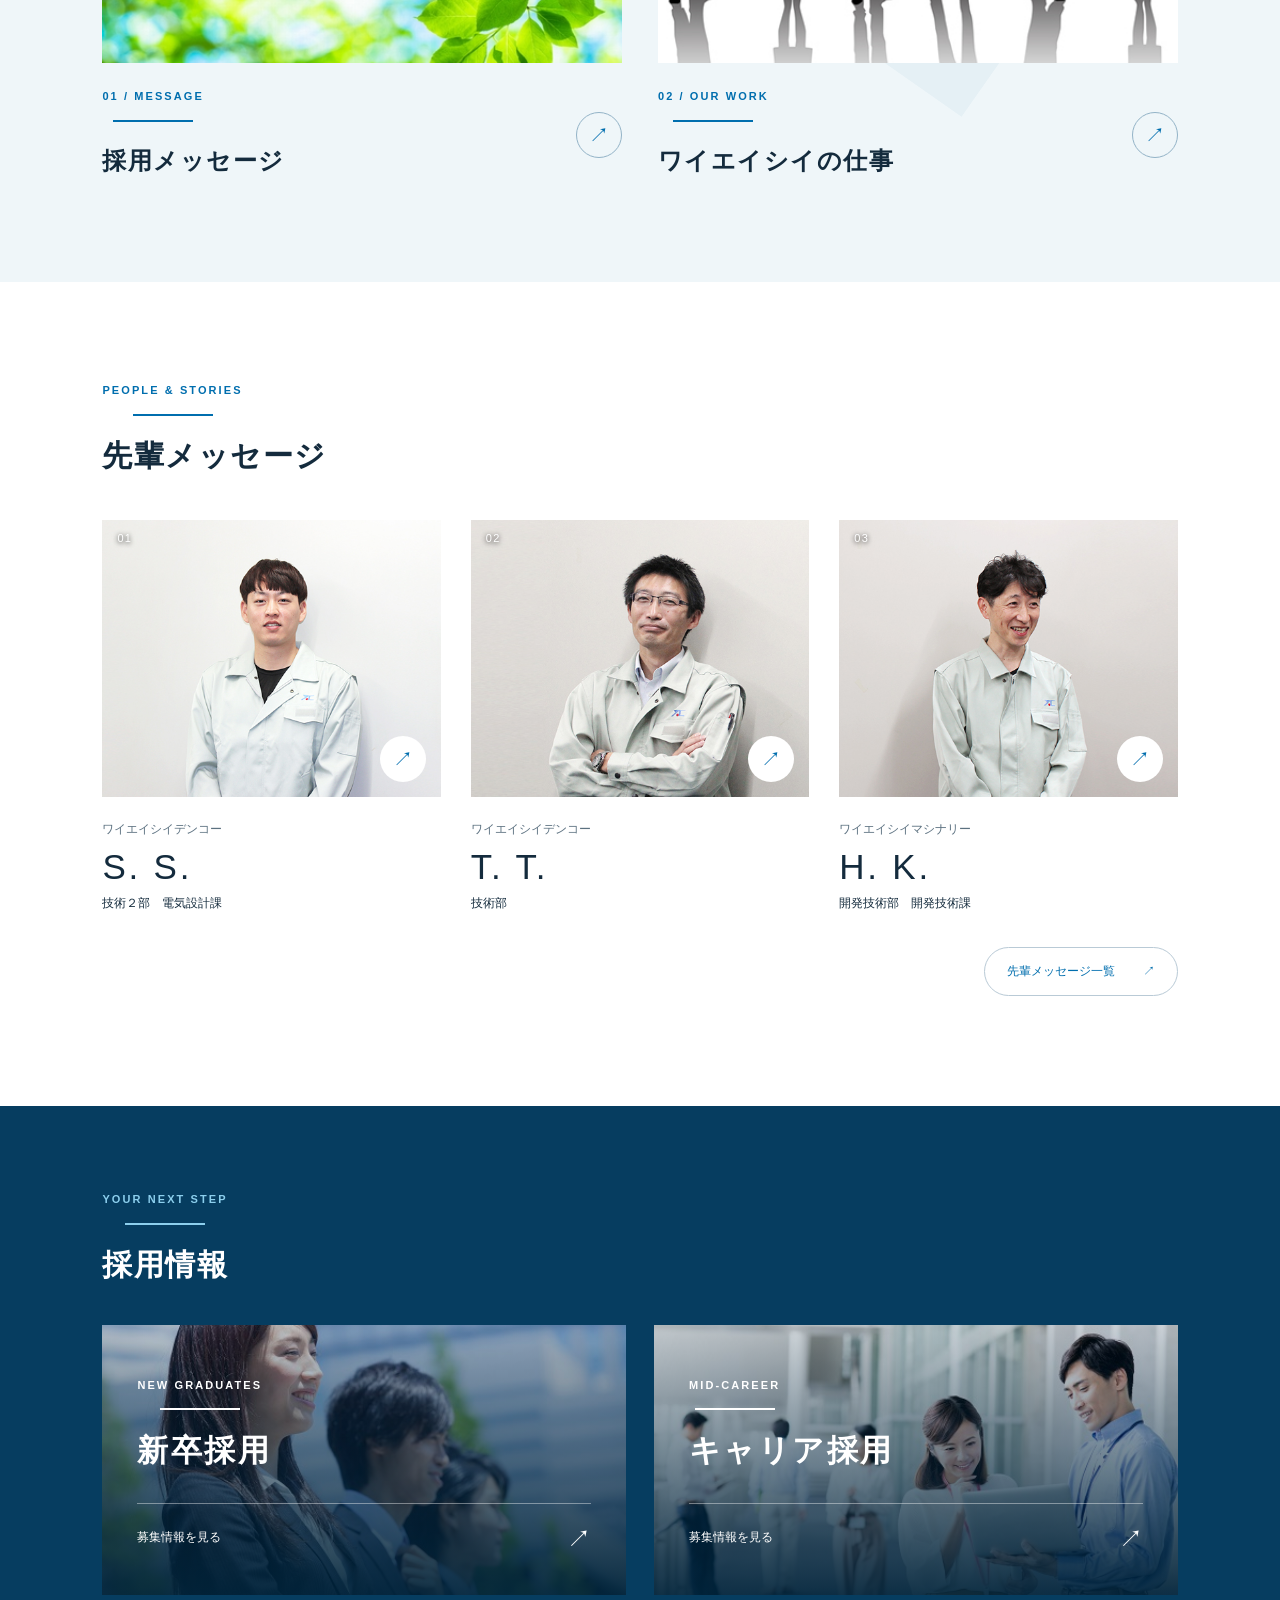
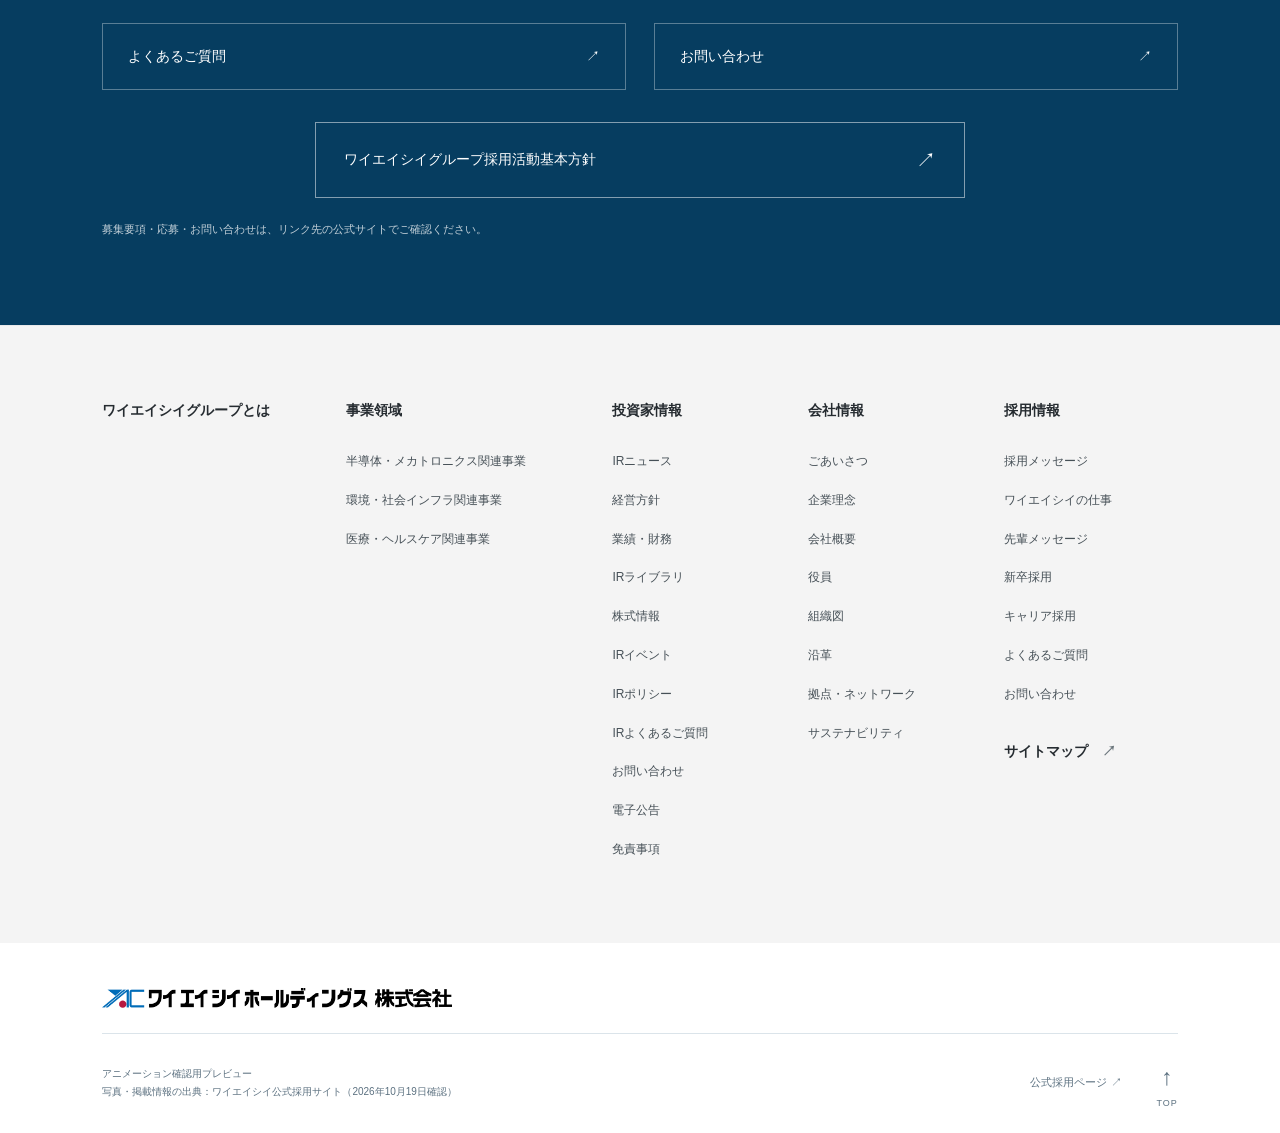
==== commit 7a614666: "Publish visible hero zoom and mobile hamburger menu Sync 13 delivery files from private source 21cd3" ====
--- a/index.html
+++ b/index.html
@@ -1 +1 @@
-<!doctype html><html lang="ja"><head><meta charset="utf-8"><meta name="viewport" content="width=device-width,initial-scale=1"><meta name="robots" content="noindex,nofollow"><title>採用情報 | YAC アニメーション確認</title><meta name="description" content="ワイエイシイ採用ページのアニメーション確認用プレビュー"><link rel="stylesheet" href="style.css?v=mobile-rise-1"><script src="script.js" defer></script><script src="logo-intro.js?v=mobile-rise-1" defer></script></head><body><a class="skip" href="#main">本文へスキップ</a><div class="progress" aria-hidden="true"></div><div class="preview">ANIMATION PREVIEW <span>アニメーション確認用・公式サイトとは別ページです</span><button id="motion" aria-pressed="false">動きを止める</button></div><header><div class="header-tools"><details class="search-menu"><summary class="utility-icon" aria-label="サイト内検索" title="サイト内検索"><svg viewBox="0 0 24 24" width="24" height="24" fill="none" stroke="currentColor" stroke-width="1.5" stroke-linecap="round" stroke-linejoin="round" aria-hidden="true"><circle cx="10.5" cy="10.5" r="6.5"></circle><path d="m15.5 15.5 5 5"></path></svg><span class="sr-only">サイト内検索</span></summary><div class="search-panel"><form action="https://www.yac.co.jp/ja/search_result.html" method="get" role="search"><label for="site-query">サイト内検索</label><div><input id="site-query" name="q" type="search" required placeholder="キーワードを入力"><button type="submit">検索 ↗</button></div><p>検索結果はワイエイシイ公式サイトで開きます。</p></form></div></details><a class="utility-icon" href="https://www.yac.co.jp/ja/contact.html" aria-label="お問い合わせ" title="お問い合わせ"><svg viewBox="0 0 24 24" width="24" height="24" fill="none" stroke="currentColor" stroke-width="1.5" stroke-linecap="round" stroke-linejoin="round" aria-hidden="true"><rect x="3" y="5" width="18" height="14" rx="1"></rect><path d="m3 6 9 7 9-7"></path></svg><span class="sr-only">お問い合わせ</span></a><details class="language-menu"><summary class="utility-icon language-trigger" aria-label="Language 言語を選択" aria-controls="language-options" aria-expanded="false" title="Language"><svg viewBox="0 0 24 24" width="24" height="24" fill="none" stroke="currentColor" stroke-width="1.5" stroke-linecap="round" stroke-linejoin="round" aria-hidden="true"><circle cx="12" cy="12" r="9"></circle><ellipse cx="12" cy="12" rx="4" ry="9"></ellipse><path d="M3 12h18"></path></svg><span>Language</span><svg class="language-chevron" viewBox="0 0 20 20" width="14" height="14" fill="none" stroke="currentColor" stroke-width="1.7" stroke-linecap="round" stroke-linejoin="round" aria-hidden="true"><path d="m5 7.5 5 5 5-5"></path></svg></summary><div class="language-panel"><nav id="language-options" class="language-options" aria-label="表示言語を選択"><a href="https://www.yac.co.jp/ja/index.html" lang="ja"><span><b>JP</b>日本語</span><span aria-hidden="true">↗</span></a><a href="https://www.yac.co.jp/en.html" lang="en"><span><b>EN</b>English</span><span aria-hidden="true">↗</span></a></nav></div></details></div><div class="header-main"><a href="https://www.yac.co.jp/ja.html" class="brand"><img src="assets/logo.png" alt="ワイエイシイホールディングス株式会社"></a><div class="utility"><details class="group-menu"><summary>グループ企業 <svg class="group-chevron" viewBox="0 0 20 20" width="16" height="16" fill="none" stroke="currentColor" stroke-width="2" stroke-linecap="round" stroke-linejoin="round" aria-hidden="true"><path d="m5 7.5 5 5 5-5"></path></svg></summary><div class="group-panel"><a href="https://www.yac.co.jp/ja.html">ワイエイシイホールディングス株式会社 <span aria-hidden="true">↗</span></a><a href="https://www.yac.co.jp/ja/mechatronics.html">ワイエイシイメカトロニクス株式会社 <span aria-hidden="true">↗</span></a><a href="http://www.garter.co.jp/">ワイエイシイガーター株式会社 <span aria-hidden="true">↗</span></a><a href="http://yacdastech.co.jp/">旧株式会社ワイエイシイダステック <span aria-hidden="true">↗</span></a><a href="https://www.yac.co.jp/ja/beam.html">ワイエイシイビーム株式会社 <span aria-hidden="true">↗</span></a><a href="http://www.yacelex.co.jp/">ワイエイシイエレックス株式会社 <span aria-hidden="true">↗</span></a><a href="https://www.yac.co.jp/ja/bio.html">ワイエイシイバイオ株式会社 <span aria-hidden="true">↗</span></a><a href="http://www.yac.com.sg/">YAC Systems Singapore Pte Ltd <span aria-hidden="true">↗</span></a><a href="http://www.ohkura.co.jp/">大倉電気株式会社 <span aria-hidden="true">↗</span></a><a href="https://www.yac-denko.co.jp/index.html">株式会社ワイエイシイデンコー <span aria-hidden="true">↗</span></a><a href="https://www.yac.co.jp/ja/machinery.html">旧ワイエイシイマシナリー株式会社 <span aria-hidden="true">↗</span></a><a href="https://jeih.co.jp/">JEインターナショナル株式会社 <span aria-hidden="true">↗</span></a><a href="https://www.techno-optis.com/">株式会社テクノオプティス <span aria-hidden="true">↗</span></a><a href="https://www.sanwa-meter.co.jp/japan/">三和電気計器株式会社 <span aria-hidden="true">↗</span></a></div></details><a href="https://www.yac.co.jp/ja/company/network.html">拠点・ネットワーク <span aria-hidden="true">↗</span></a></div><button class="menu" aria-expanded="false" aria-controls="mobile-nav">メニュー ＋</button></div><nav class="corporate-nav" aria-label="企業ナビゲーション"><a href="https://www.yac.co.jp/ja/group.html">ワイエイシイグループとは</a><a href="https://www.yac.co.jp/ja/business.html">事業領域</a><a href="https://www.yac.co.jp/ja/ir.html">投資家情報</a><a href="https://www.yac.co.jp/ja/company.html">会社情報</a><a href="https://www.yac.co.jp/ja/recruit.html" class="current" aria-current="page">採用情報</a></nav></header><nav id="mobile-nav" hidden aria-label="モバイルナビゲーション"><a href="https://www.yac.co.jp/ja/group.html">ワイエイシイグループとは</a><a href="https://www.yac.co.jp/ja/business.html">事業領域</a><a href="https://www.yac.co.jp/ja/ir.html">投資家情報</a><a href="https://www.yac.co.jp/ja/company.html">会社情報</a><a href="https://www.yac.co.jp/ja/recruit.html" class="current" aria-current="page">採用情報</a><a href="#about">YACを知る</a><a href="#people">先輩メッセージ</a><a href="#recruit">募集情報</a></nav><main id="main"><section class="hero" aria-labelledby="hero-title"><div class="hero-media"><img class="hero-photo" src="assets/hero.jpg" alt="YACで働く社員のイメージ" fetchpriority="high"><div class="hero-shade"></div></div><div class="hero-text"><p class="eyebrow">Y.A.C. GROUP / RECRUITING</p><h1 id="hero-title"><span>RECRUIT</span><small>採用情報</small></h1></div><a class="scroll" href="#news"><span>SCROLL TO EXPLORE</span><i>↓</i></a><span class="hero-index" aria-hidden="true">01 — RECRUIT</span></section><div class="breadcrumb"><a href="https://www.yac.co.jp/ja.html">ホーム</a><span>／</span>採用情報</div><section id="news" class="news wrap"><div class="section-head reveal"><p class="eyebrow">LATEST NEWS</p><h2>採用ニュース</h2></div><div class="news-list"><a class="news-row reveal" href="https://www.yac.co.jp/ja/recruit/fresh.html"><time>2026.03.02</time><span class="news-tags"><span class="tag">採用</span></span><strong>新卒採用　2027年卒</strong><b>↗</b></a><a class="news-row reveal" href="https://www.yac.co.jp/ja/recruit/career/positions.html#a03"><time>2025.09.25</time><span class="news-tags"><span class="tag">メカトロニクス</span><span class="tag">営 業</span></span><strong>キャリア採用　法人営業職</strong><b>↗</b></a><a class="news-row reveal" href="https://www.yac.co.jp/ja/recruit/career/positions.html#a01"><time>2025.07.01</time><span class="news-tags"><span class="tag">メカトロニクス</span><span class="tag">設 計</span></span><strong>キャリア採用　電気設計職</strong><b>↗</b></a></div></section><section id="about" class="about"><div class="wrap"><div class="section-head reveal"><p class="eyebrow">DISCOVER YAC</p><h2>ワイエイシイを知る</h2></div><div class="about-grid"><a class="feature reveal" href="https://www.yac.co.jp/ja/recruit/message.html"><div class="photo"><img loading="lazy" src="assets/message.jpg" alt="陽の光を受ける緑の葉"></div><div class="feature-title"><div><p class="eyebrow">01 / MESSAGE</p><h3>採用メッセージ</h3></div><span class="circle">↗</span></div></a><a class="feature reveal" href="https://www.yac.co.jp/ja/recruit/work.html"><div class="photo"><img loading="lazy" src="assets/work.jpg" alt="様々な職種で働く人々のシルエット"></div><div class="feature-title"><div><p class="eyebrow">02 / OUR WORK</p><h3>ワイエイシイの仕事</h3></div><span class="circle">↗</span></div></a></div></div></section><section id="people" class="people wrap"><div class="section-top"><div class="section-head reveal"><p class="eyebrow">PEOPLE & STORIES</p><h2>先輩メッセージ</h2></div></div><div class="people-grid"><a class="person reveal" href="https://www.yac.co.jp/ja/recruit/senior/technologies_ss.html"><div class="portrait"><img loading="lazy" src="assets/ss.jpg" alt="ワイエイシイデンコー S. S."><span class="person-no">01</span><span class="circle">↗</span></div><p class="company">ワイエイシイデンコー</p><h3>S. S.</h3><p class="department">技術２部　電気設計課</p></a><a class="person reveal" href="https://www.yac.co.jp/ja/recruit/senior/technologies_tt.html"><div class="portrait"><img loading="lazy" src="assets/tt.jpg" alt="ワイエイシイデンコー T. T."><span class="person-no">02</span><span class="circle">↗</span></div><p class="company">ワイエイシイデンコー</p><h3>T. T.</h3><p class="department">技術部</p></a><a class="person reveal" href="https://www.yac.co.jp/ja/recruit/senior/machinery_hk.html"><div class="portrait"><img loading="lazy" src="assets/hk.jpg" alt="ワイエイシイマシナリー H. K."><span class="person-no">03</span><span class="circle">↗</span></div><p class="company">ワイエイシイマシナリー</p><h3>H. K.</h3><p class="department">開発技術部　開発技術課</p></a></div><div class="people-bottom"><a class="text-link reveal" href="https://www.yac.co.jp/ja/recruit/senior.html">先輩メッセージ一覧 <span>↗</span></a></div></section><section id="recruit" class="recruit"><div class="wrap"><div class="section-head reveal"><p class="eyebrow">YOUR NEXT STEP</p><h2>採用情報</h2></div><div class="recruit-grid"><a class="recruit-card reveal" href="https://www.yac.co.jp/ja/recruit/fresh.html"><img src="assets/fresh.jpg" loading="lazy" alt="新卒採用のイメージ"><div><p class="eyebrow">NEW GRADUATES</p><h3>新卒採用</h3><p>募集情報を見る <span>↗</span></p></div></a><a class="recruit-card reveal" href="https://www.yac.co.jp/ja/recruit/career.html"><img src="assets/career.jpg" loading="lazy" alt="キャリア採用のイメージ"><div><p class="eyebrow">MID-CAREER</p><h3>キャリア採用</h3><p>募集情報を見る <span>↗</span></p></div></a></div><div class="support reveal"><a href="https://www.yac.co.jp/ja/recruit/faq.html">よくあるご質問 <span>↗</span></a><a class="contact-hover" href="https://www.yac.co.jp/ja/recruit/contact3.html">お問い合わせ <span>↗</span></a></div><a class="policy-button contact-hover reveal" href="https://www.yac.co.jp/ja/recruit/recruit_policy.html">ワイエイシイグループ採用活動基本方針 <span aria-hidden="true">↗</span></a><p class="official-note">募集要項・応募・お問い合わせは、リンク先の公式サイトでご確認ください。</p></div></section></main><nav class="site-menu" aria-label="サイト全体のメニュー"><div class="wrap site-menu-grid"><section class="site-menu-column"><h2><a href="https://www.yac.co.jp/ja/group.html">ワイエイシイグループとは</a></h2></section><section class="site-menu-column"><h2><a href="https://www.yac.co.jp/ja/business.html">事業領域</a></h2><ul><li><a href="https://www.yac.co.jp/ja/business/mechatronics.html"><span aria-hidden="true">›</span>半導体・メカトロニクス関連事業</a></li><li><a href="https://www.yac.co.jp/ja/business/industrial.html"><span aria-hidden="true">›</span>環境・社会インフラ関連事業</a></li><li><a href="https://www.yac.co.jp/ja/business/electronics.html"><span aria-hidden="true">›</span>医療・ヘルスケア関連事業</a></li></ul></section><section class="site-menu-column"><h2><a href="https://www.yac.co.jp/ja/ir.html">投資家情報</a></h2><ul><li><a href="https://www.yac.co.jp/ja/ir/news.html"><span aria-hidden="true">›</span>IRニュース</a></li><li><a href="https://www.yac.co.jp/ja/ir/management.html"><span aria-hidden="true">›</span>経営方針</a></li><li><a href="https://www.yac.co.jp/ja/ir/finance.html"><span aria-hidden="true">›</span>業績・財務</a></li><li><a href="https://www.yac.co.jp/ja/ir/library.html"><span aria-hidden="true">›</span>IRライブラリ</a></li><li><a href="https://www.yac.co.jp/ja/ir/stock.html"><span aria-hidden="true">›</span>株式情報</a></li><li><a href="https://www.yac.co.jp/ja/ir/event.html"><span aria-hidden="true">›</span>IRイベント</a></li><li><a href="https://www.yac.co.jp/ja/ir/policy.html"><span aria-hidden="true">›</span>IRポリシー</a></li><li><a href="https://www.yac.co.jp/ja/ir/faq.html"><span aria-hidden="true">›</span>IRよくあるご質問</a></li><li><a href="https://www.yac.co.jp/ja/ir/contact2.html"><span aria-hidden="true">›</span>お問い合わせ</a></li><li><a href="https://www.yac.co.jp/ja/ir/announce.html"><span aria-hidden="true">›</span>電子公告</a></li><li><a href="https://www.yac.co.jp/ja/ir/disclaimer.html"><span aria-hidden="true">›</span>免責事項</a></li></ul></section><section class="site-menu-column"><h2><a href="https://www.yac.co.jp/ja/company.html">会社情報</a></h2><ul><li><a href="https://www.yac.co.jp/ja/company/message.html"><span aria-hidden="true">›</span>ごあいさつ</a></li><li><a href="https://www.yac.co.jp/ja/company/vision.html"><span aria-hidden="true">›</span>企業理念</a></li><li><a href="https://www.yac.co.jp/ja/company/outline.html"><span aria-hidden="true">›</span>会社概要</a></li><li><a href="https://www.yac.co.jp/ja/company/executives.html"><span aria-hidden="true">›</span>役員</a></li><li><a href="https://www.yac.co.jp/ja/company/organization.html"><span aria-hidden="true">›</span>組織図</a></li><li><a href="https://www.yac.co.jp/ja/company/history.html"><span aria-hidden="true">›</span>沿革</a></li><li><a href="https://www.yac.co.jp/ja/company/network.html"><span aria-hidden="true">›</span>拠点・ネットワーク</a></li><li><a href="https://www.yac.co.jp/ja/company/Sustainability.html"><span aria-hidden="true">›</span>サステナビリティ</a></li></ul></section><section class="site-menu-column"><h2><a href="https://www.yac.co.jp/ja/recruit.html">採用情報</a></h2><ul><li><a href="https://www.yac.co.jp/ja/recruit/message.html"><span aria-hidden="true">›</span>採用メッセージ</a></li><li><a href="https://www.yac.co.jp/ja/recruit/work.html"><span aria-hidden="true">›</span>ワイエイシイの仕事</a></li><li><a href="https://www.yac.co.jp/ja/recruit/senior.html"><span aria-hidden="true">›</span>先輩メッセージ</a></li><li><a href="https://www.yac.co.jp/ja/recruit/fresh.html"><span aria-hidden="true">›</span>新卒採用</a></li><li><a href="https://www.yac.co.jp/ja/recruit/career.html"><span aria-hidden="true">›</span>キャリア採用</a></li><li><a href="https://www.yac.co.jp/ja/recruit/faq.html"><span aria-hidden="true">›</span>よくあるご質問</a></li><li><a href="https://www.yac.co.jp/ja/recruit/contact3.html"><span aria-hidden="true">›</span>お問い合わせ</a></li></ul><a class="site-menu-map" href="https://www.yac.co.jp/ja/sitemap.html">サイトマップ <span aria-hidden="true">↗</span></a></section></div></nav><footer><div class="wrap"><img src="assets/logo.png" alt="ワイエイシイホールディングス株式会社"><div class="footer-bottom"><p>アニメーション確認用プレビュー<br>写真・掲載情報の出典：ワイエイシイ公式採用サイト（2026年10月19日確認）</p><a href="https://www.yac.co.jp/ja/recruit.html">公式採用ページ ↗</a><a href="#main" class="back">↑<span>TOP</span></a></div></div></footer></body></html>
+<!doctype html><html lang="ja"><head><meta charset="utf-8"><meta name="viewport" content="width=device-width,initial-scale=1"><meta name="robots" content="noindex,nofollow"><title>採用情報 | YAC アニメーション確認</title><meta name="description" content="ワイエイシイ採用ページのアニメーション確認用プレビュー"><link rel="stylesheet" href="style.css?v=hero-zoom-visible-2"><script src="script.js?v=hero-zoom-visible-2" defer></script><script src="logo-intro.js?v=mobile-rise-1" defer></script></head><body><a class="skip" href="#main">本文へスキップ</a><div class="progress" aria-hidden="true"></div><div class="preview">ANIMATION PREVIEW <span>アニメーション確認用・公式サイトとは別ページです</span><button id="motion" aria-pressed="false">動きを止める</button></div><header><div class="header-tools"><details class="search-menu"><summary class="utility-icon" aria-label="サイト内検索" title="サイト内検索"><svg viewBox="0 0 24 24" width="24" height="24" fill="none" stroke="currentColor" stroke-width="1.5" stroke-linecap="round" stroke-linejoin="round" aria-hidden="true"><circle cx="10.5" cy="10.5" r="6.5"></circle><path d="m15.5 15.5 5 5"></path></svg><span class="sr-only">サイト内検索</span></summary><div class="search-panel"><form action="https://www.yac.co.jp/ja/search_result.html" method="get" role="search"><label for="site-query">サイト内検索</label><div><input id="site-query" name="q" type="search" required placeholder="キーワードを入力"><button type="submit">検索 ↗</button></div><p>検索結果はワイエイシイ公式サイトで開きます。</p></form></div></details><a class="utility-icon" href="https://www.yac.co.jp/ja/contact.html" aria-label="お問い合わせ" title="お問い合わせ"><svg viewBox="0 0 24 24" width="24" height="24" fill="none" stroke="currentColor" stroke-width="1.5" stroke-linecap="round" stroke-linejoin="round" aria-hidden="true"><rect x="3" y="5" width="18" height="14" rx="1"></rect><path d="m3 6 9 7 9-7"></path></svg><span class="sr-only">お問い合わせ</span></a><details class="language-menu"><summary class="utility-icon language-trigger" aria-label="Language 言語を選択" aria-controls="language-options" aria-expanded="false" title="Language"><svg viewBox="0 0 24 24" width="24" height="24" fill="none" stroke="currentColor" stroke-width="1.5" stroke-linecap="round" stroke-linejoin="round" aria-hidden="true"><circle cx="12" cy="12" r="9"></circle><ellipse cx="12" cy="12" rx="4" ry="9"></ellipse><path d="M3 12h18"></path></svg><span>Language</span><svg class="language-chevron" viewBox="0 0 20 20" width="14" height="14" fill="none" stroke="currentColor" stroke-width="1.7" stroke-linecap="round" stroke-linejoin="round" aria-hidden="true"><path d="m5 7.5 5 5 5-5"></path></svg></summary><div class="language-panel"><nav id="language-options" class="language-options" aria-label="表示言語を選択"><a href="https://www.yac.co.jp/ja/index.html" lang="ja"><span><b>JP</b>日本語</span><span aria-hidden="true">↗</span></a><a href="https://www.yac.co.jp/en.html" lang="en"><span><b>EN</b>English</span><span aria-hidden="true">↗</span></a></nav></div></details></div><div class="header-main"><a href="https://www.yac.co.jp/ja.html" class="brand"><img src="assets/logo.png" alt="ワイエイシイホールディングス株式会社"></a><div class="utility"><details class="group-menu"><summary>グループ企業 <svg class="group-chevron" viewBox="0 0 20 20" width="16" height="16" fill="none" stroke="currentColor" stroke-width="2" stroke-linecap="round" stroke-linejoin="round" aria-hidden="true"><path d="m5 7.5 5 5 5-5"></path></svg></summary><div class="group-panel"><a href="https://www.yac.co.jp/ja.html">ワイエイシイホールディングス株式会社 <span aria-hidden="true">↗</span></a><a href="https://www.yac.co.jp/ja/mechatronics.html">ワイエイシイメカトロニクス株式会社 <span aria-hidden="true">↗</span></a><a href="http://www.garter.co.jp/">ワイエイシイガーター株式会社 <span aria-hidden="true">↗</span></a><a href="http://yacdastech.co.jp/">旧株式会社ワイエイシイダステック <span aria-hidden="true">↗</span></a><a href="https://www.yac.co.jp/ja/beam.html">ワイエイシイビーム株式会社 <span aria-hidden="true">↗</span></a><a href="http://www.yacelex.co.jp/">ワイエイシイエレックス株式会社 <span aria-hidden="true">↗</span></a><a href="https://www.yac.co.jp/ja/bio.html">ワイエイシイバイオ株式会社 <span aria-hidden="true">↗</span></a><a href="http://www.yac.com.sg/">YAC Systems Singapore Pte Ltd <span aria-hidden="true">↗</span></a><a href="http://www.ohkura.co.jp/">大倉電気株式会社 <span aria-hidden="true">↗</span></a><a href="https://www.yac-denko.co.jp/index.html">株式会社ワイエイシイデンコー <span aria-hidden="true">↗</span></a><a href="https://www.yac.co.jp/ja/machinery.html">旧ワイエイシイマシナリー株式会社 <span aria-hidden="true">↗</span></a><a href="https://jeih.co.jp/">JEインターナショナル株式会社 <span aria-hidden="true">↗</span></a><a href="https://www.techno-optis.com/">株式会社テクノオプティス <span aria-hidden="true">↗</span></a><a href="https://www.sanwa-meter.co.jp/japan/">三和電気計器株式会社 <span aria-hidden="true">↗</span></a></div></details><a href="https://www.yac.co.jp/ja/company/network.html">拠点・ネットワーク <span aria-hidden="true">↗</span></a></div><button class="menu" aria-expanded="false" aria-controls="mobile-nav" aria-label="メニューを開く"><span class="menu-icon" aria-hidden="true"><span></span><span></span><span></span></span></button></div><nav class="corporate-nav" aria-label="企業ナビゲーション"><a href="https://www.yac.co.jp/ja/group.html">ワイエイシイグループとは</a><a href="https://www.yac.co.jp/ja/business.html">事業領域</a><a href="https://www.yac.co.jp/ja/ir.html">投資家情報</a><a href="https://www.yac.co.jp/ja/company.html">会社情報</a><a href="https://www.yac.co.jp/ja/recruit.html" class="current" aria-current="page">採用情報</a></nav></header><nav id="mobile-nav" hidden aria-label="モバイルナビゲーション"><a href="https://www.yac.co.jp/ja/group.html">ワイエイシイグループとは</a><a href="https://www.yac.co.jp/ja/business.html">事業領域</a><a href="https://www.yac.co.jp/ja/ir.html">投資家情報</a><a href="https://www.yac.co.jp/ja/company.html">会社情報</a><a href="https://www.yac.co.jp/ja/recruit.html" class="current" aria-current="page">採用情報</a><a href="#about">YACを知る</a><a href="#people">先輩メッセージ</a><a href="#recruit">募集情報</a></nav><main id="main"><section class="hero" aria-labelledby="hero-title"><div class="hero-media"><img class="hero-photo" src="assets/hero.jpg" alt="YACで働く社員のイメージ" fetchpriority="high"><div class="hero-shade"></div></div><div class="hero-text"><p class="eyebrow">Y.A.C. GROUP / RECRUITING</p><h1 id="hero-title"><span>RECRUIT</span><small>採用情報</small></h1></div><a class="scroll" href="#news"><span>SCROLL TO EXPLORE</span><i>↓</i></a><span class="hero-index" aria-hidden="true">01 — RECRUIT</span></section><div class="breadcrumb"><a href="https://www.yac.co.jp/ja.html">ホーム</a><span>／</span>採用情報</div><section id="news" class="news wrap"><div class="section-head reveal"><p class="eyebrow">LATEST NEWS</p><h2>採用ニュース</h2></div><div class="news-list"><a class="news-row reveal" href="https://www.yac.co.jp/ja/recruit/fresh.html"><time>2026.03.02</time><span class="news-tags"><span class="tag">採用</span></span><strong>新卒採用　2027年卒</strong><b>↗</b></a><a class="news-row reveal" href="https://www.yac.co.jp/ja/recruit/career/positions.html#a03"><time>2025.09.25</time><span class="news-tags"><span class="tag">メカトロニクス</span><span class="tag">営 業</span></span><strong>キャリア採用　法人営業職</strong><b>↗</b></a><a class="news-row reveal" href="https://www.yac.co.jp/ja/recruit/career/positions.html#a01"><time>2025.07.01</time><span class="news-tags"><span class="tag">メカトロニクス</span><span class="tag">設 計</span></span><strong>キャリア採用　電気設計職</strong><b>↗</b></a></div></section><section id="about" class="about"><div class="wrap"><div class="section-head reveal"><p class="eyebrow">DISCOVER YAC</p><h2>ワイエイシイを知る</h2></div><div class="about-grid"><a class="feature reveal" href="https://www.yac.co.jp/ja/recruit/message.html"><div class="photo"><img loading="lazy" src="assets/message.jpg" alt="陽の光を受ける緑の葉"></div><div class="feature-title"><div><p class="eyebrow">01 / MESSAGE</p><h3>採用メッセージ</h3></div><span class="circle">↗</span></div></a><a class="feature reveal" href="https://www.yac.co.jp/ja/recruit/work.html"><div class="photo"><img loading="lazy" src="assets/work.jpg" alt="様々な職種で働く人々のシルエット"></div><div class="feature-title"><div><p class="eyebrow">02 / OUR WORK</p><h3>ワイエイシイの仕事</h3></div><span class="circle">↗</span></div></a></div></div></section><section id="people" class="people wrap"><div class="section-top"><div class="section-head reveal"><p class="eyebrow">PEOPLE & STORIES</p><h2>先輩メッセージ</h2></div></div><div class="people-grid"><a class="person reveal" href="https://www.yac.co.jp/ja/recruit/senior/technologies_ss.html"><div class="portrait"><img loading="lazy" src="assets/ss.jpg" alt="ワイエイシイデンコー S. S."><span class="person-no">01</span><span class="circle">↗</span></div><p class="company">ワイエイシイデンコー</p><h3>S. S.</h3><p class="department">技術２部　電気設計課</p></a><a class="person reveal" href="https://www.yac.co.jp/ja/recruit/senior/technologies_tt.html"><div class="portrait"><img loading="lazy" src="assets/tt.jpg" alt="ワイエイシイデンコー T. T."><span class="person-no">02</span><span class="circle">↗</span></div><p class="company">ワイエイシイデンコー</p><h3>T. T.</h3><p class="department">技術部</p></a><a class="person reveal" href="https://www.yac.co.jp/ja/recruit/senior/machinery_hk.html"><div class="portrait"><img loading="lazy" src="assets/hk.jpg" alt="ワイエイシイマシナリー H. K."><span class="person-no">03</span><span class="circle">↗</span></div><p class="company">ワイエイシイマシナリー</p><h3>H. K.</h3><p class="department">開発技術部　開発技術課</p></a></div><div class="people-bottom"><a class="text-link reveal" href="https://www.yac.co.jp/ja/recruit/senior.html">先輩メッセージ一覧 <span>↗</span></a></div></section><section id="recruit" class="recruit"><div class="wrap"><div class="section-head reveal"><p class="eyebrow">YOUR NEXT STEP</p><h2>採用情報</h2></div><div class="recruit-grid"><a class="recruit-card reveal" href="https://www.yac.co.jp/ja/recruit/fresh.html"><img src="assets/fresh.jpg" loading="lazy" alt="新卒採用のイメージ"><div><p class="eyebrow">NEW GRADUATES</p><h3>新卒採用</h3><p>募集情報を見る <span>↗</span></p></div></a><a class="recruit-card reveal" href="https://www.yac.co.jp/ja/recruit/career.html"><img src="assets/career.jpg" loading="lazy" alt="キャリア採用のイメージ"><div><p class="eyebrow">MID-CAREER</p><h3>キャリア採用</h3><p>募集情報を見る <span>↗</span></p></div></a></div><div class="support reveal"><a href="https://www.yac.co.jp/ja/recruit/faq.html">よくあるご質問 <span>↗</span></a><a class="contact-hover" href="https://www.yac.co.jp/ja/recruit/contact3.html">お問い合わせ <span>↗</span></a></div><a class="policy-button contact-hover reveal" href="https://www.yac.co.jp/ja/recruit/recruit_policy.html">ワイエイシイグループ採用活動基本方針 <span aria-hidden="true">↗</span></a><p class="official-note">募集要項・応募・お問い合わせは、リンク先の公式サイトでご確認ください。</p></div></section></main><nav class="site-menu" aria-label="サイト全体のメニュー"><div class="wrap site-menu-grid"><section class="site-menu-column"><h2><a href="https://www.yac.co.jp/ja/group.html">ワイエイシイグループとは</a></h2></section><section class="site-menu-column"><h2><a href="https://www.yac.co.jp/ja/business.html">事業領域</a></h2><ul><li><a href="https://www.yac.co.jp/ja/business/mechatronics.html"><span aria-hidden="true">›</span>半導体・メカトロニクス関連事業</a></li><li><a href="https://www.yac.co.jp/ja/business/industrial.html"><span aria-hidden="true">›</span>環境・社会インフラ関連事業</a></li><li><a href="https://www.yac.co.jp/ja/business/electronics.html"><span aria-hidden="true">›</span>医療・ヘルスケア関連事業</a></li></ul></section><section class="site-menu-column"><h2><a href="https://www.yac.co.jp/ja/ir.html">投資家情報</a></h2><ul><li><a href="https://www.yac.co.jp/ja/ir/news.html"><span aria-hidden="true">›</span>IRニュース</a></li><li><a href="https://www.yac.co.jp/ja/ir/management.html"><span aria-hidden="true">›</span>経営方針</a></li><li><a href="https://www.yac.co.jp/ja/ir/finance.html"><span aria-hidden="true">›</span>業績・財務</a></li><li><a href="https://www.yac.co.jp/ja/ir/library.html"><span aria-hidden="true">›</span>IRライブラリ</a></li><li><a href="https://www.yac.co.jp/ja/ir/stock.html"><span aria-hidden="true">›</span>株式情報</a></li><li><a href="https://www.yac.co.jp/ja/ir/event.html"><span aria-hidden="true">›</span>IRイベント</a></li><li><a href="https://www.yac.co.jp/ja/ir/policy.html"><span aria-hidden="true">›</span>IRポリシー</a></li><li><a href="https://www.yac.co.jp/ja/ir/faq.html"><span aria-hidden="true">›</span>IRよくあるご質問</a></li><li><a href="https://www.yac.co.jp/ja/ir/contact2.html"><span aria-hidden="true">›</span>お問い合わせ</a></li><li><a href="https://www.yac.co.jp/ja/ir/announce.html"><span aria-hidden="true">›</span>電子公告</a></li><li><a href="https://www.yac.co.jp/ja/ir/disclaimer.html"><span aria-hidden="true">›</span>免責事項</a></li></ul></section><section class="site-menu-column"><h2><a href="https://www.yac.co.jp/ja/company.html">会社情報</a></h2><ul><li><a href="https://www.yac.co.jp/ja/company/message.html"><span aria-hidden="true">›</span>ごあいさつ</a></li><li><a href="https://www.yac.co.jp/ja/company/vision.html"><span aria-hidden="true">›</span>企業理念</a></li><li><a href="https://www.yac.co.jp/ja/company/outline.html"><span aria-hidden="true">›</span>会社概要</a></li><li><a href="https://www.yac.co.jp/ja/company/executives.html"><span aria-hidden="true">›</span>役員</a></li><li><a href="https://www.yac.co.jp/ja/company/organization.html"><span aria-hidden="true">›</span>組織図</a></li><li><a href="https://www.yac.co.jp/ja/company/history.html"><span aria-hidden="true">›</span>沿革</a></li><li><a href="https://www.yac.co.jp/ja/company/network.html"><span aria-hidden="true">›</span>拠点・ネットワーク</a></li><li><a href="https://www.yac.co.jp/ja/company/Sustainability.html"><span aria-hidden="true">›</span>サステナビリティ</a></li></ul></section><section class="site-menu-column"><h2><a href="https://www.yac.co.jp/ja/recruit.html">採用情報</a></h2><ul><li><a href="https://www.yac.co.jp/ja/recruit/message.html"><span aria-hidden="true">›</span>採用メッセージ</a></li><li><a href="https://www.yac.co.jp/ja/recruit/work.html"><span aria-hidden="true">›</span>ワイエイシイの仕事</a></li><li><a href="https://www.yac.co.jp/ja/recruit/senior.html"><span aria-hidden="true">›</span>先輩メッセージ</a></li><li><a href="https://www.yac.co.jp/ja/recruit/fresh.html"><span aria-hidden="true">›</span>新卒採用</a></li><li><a href="https://www.yac.co.jp/ja/recruit/career.html"><span aria-hidden="true">›</span>キャリア採用</a></li><li><a href="https://www.yac.co.jp/ja/recruit/faq.html"><span aria-hidden="true">›</span>よくあるご質問</a></li><li><a href="https://www.yac.co.jp/ja/recruit/contact3.html"><span aria-hidden="true">›</span>お問い合わせ</a></li></ul><a class="site-menu-map" href="https://www.yac.co.jp/ja/sitemap.html">サイトマップ <span aria-hidden="true">↗</span></a></section></div></nav><footer><div class="wrap"><img src="assets/logo.png" alt="ワイエイシイホールディングス株式会社"><div class="footer-bottom"><p>アニメーション確認用プレビュー<br>写真・掲載情報の出典：ワイエイシイ公式採用サイト（2026年10月19日確認）</p><a href="https://www.yac.co.jp/ja/recruit.html">公式採用ページ ↗</a><a href="#main" class="back">↑<span>TOP</span></a></div></div></footer></body></html>
--- a/style.css
+++ b/style.css
@@ -30,8 +30,9 @@
 .logo-intro-panel-top{top:0;height:55.1%}.logo-intro-panel-bottom{bottom:0;height:45.1%}
 .logo-intro-cut{position:absolute;left:0;top:55%;width:100%;height:1px;background:#dbe8ef}
 .logo-intro-cut-track{display:block;width:100%;height:100%;background:#006eae;transform:scaleX(0);transform-origin:left}
-.logo-photo-reveal .hero-photo{animation:logoPhotoDrift 7s cubic-bezier(.22,1,.36,1) both}
-@keyframes logoPhotoDrift{0%,22%{transform:scale(1.085) translateX(-.4%)}100%{transform:scale(1) translateX(0)}}
+.hero-photo,.logo-photo-reveal .hero-photo{transform-origin:58% top;animation:heroBreath 8s ease-in-out infinite alternate both}
+@keyframes heroBreath{from{transform:scale(1)}to{transform:scale(1.08)}}
+@keyframes heroBreathMobile{from{transform:scale(1)}to{transform:scale(1.07)}}
 .motion-off .hero-photo{animation:none!important;transform:none!important}
 @media(prefers-reduced-motion:reduce){.logo-photo-reveal .hero-photo{animation:none!important;transform:none!important}}
 
@@ -42,7 +43,7 @@
 @media(max-width:700px){
  .hero{height:auto;background:#063a5c;padding-bottom:58px}
  .hero-media{position:relative;inset:auto;aspect-ratio:1.9}
- .hero-photo{object-fit:cover;object-position:58% center;animation:none!important;transform:none!important}
+ .hero-photo,.logo-photo-reveal .hero-photo{object-fit:cover;object-position:58% center;animation:heroBreathMobile 8s ease-in-out infinite alternate both;transform-origin:58% top}
  .hero-shade{background:none}
  .hero-text{position:relative;inset:auto;padding:25px 8% 12px}
  .hero h1>span{font-size:clamp(43px,12vw,66px)}
@@ -52,3 +53,18 @@
 }
 .motion-off .hero-media{animation:none!important;clip-path:none!important;transform:none!important}
 @media(prefers-reduced-motion:reduce){.logo-photo-reveal .hero-media{animation:none!important;clip-path:none!important;transform:none!important}}
+
+/* Mobile menu icon preserves the native button and its expanded state. */
+@media(max-width:700px){
+ .menu{width:44px;height:44px;padding:10px;display:grid;place-items:center;color:var(--blue)}
+ .menu-icon{position:relative;display:block;width:24px;height:20px}
+ .menu-icon>span{position:absolute;left:0;width:24px;height:2px;background:currentColor;border-radius:1px;transition:transform .25s,opacity .2s;transform-origin:center}
+ .menu-icon>span:nth-child(1){top:2px}.menu-icon>span:nth-child(2){top:9px}.menu-icon>span:nth-child(3){top:16px}
+ .menu[aria-expanded="true"] .menu-icon>span:nth-child(1){transform:translateY(7px) rotate(45deg)}
+ .menu[aria-expanded="true"] .menu-icon>span:nth-child(2){opacity:0}
+ .menu[aria-expanded="true"] .menu-icon>span:nth-child(3){transform:translateY(-7px) rotate(-45deg)}
+ #mobile-nav{overflow-y:auto;overscroll-behavior:contain}
+}
+/* Keep photo and icon still whenever reduced motion or the page stop control is active. */
+.motion-off .hero-photo,.motion-off.logo-photo-reveal .hero-photo{animation:none!important;transform:none!important}
+@media(prefers-reduced-motion:reduce){.hero-photo,.logo-photo-reveal .hero-photo{animation:none!important;transform:none!important}.menu-icon>span{transition:none}}
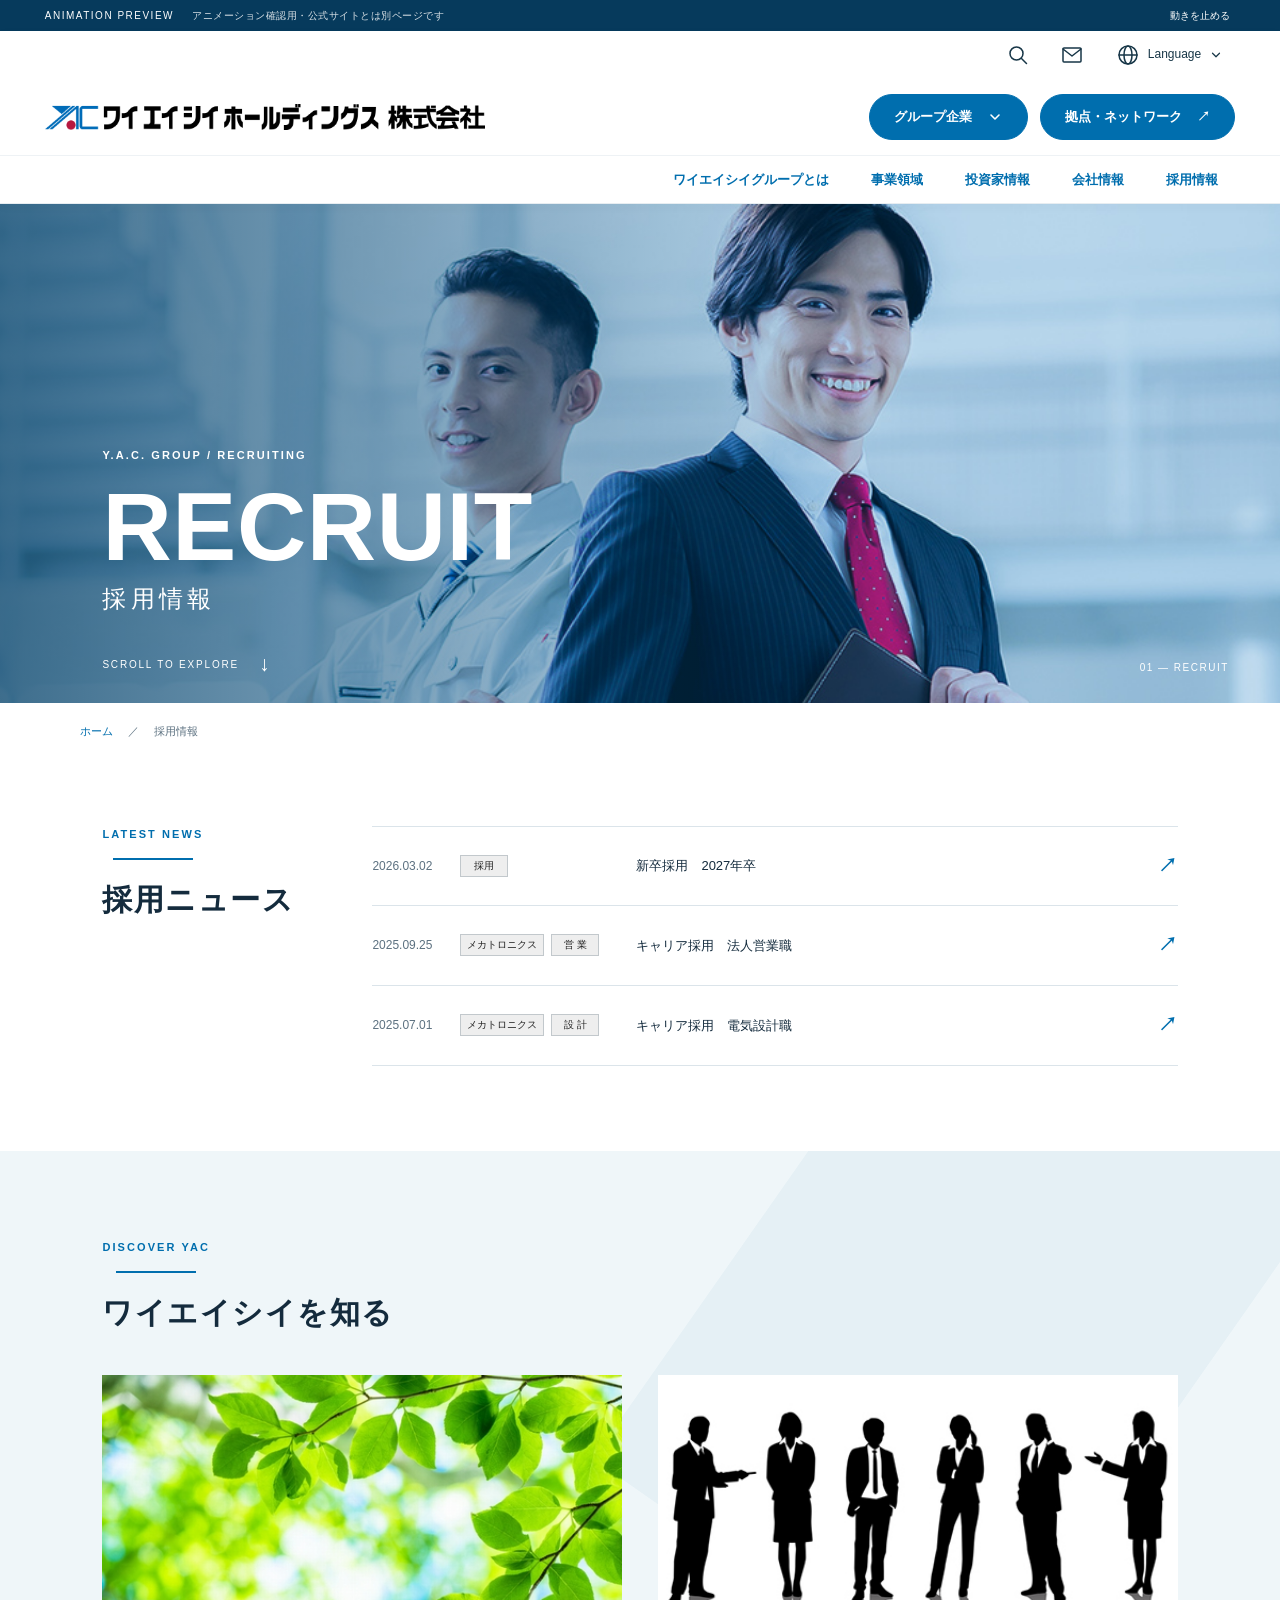
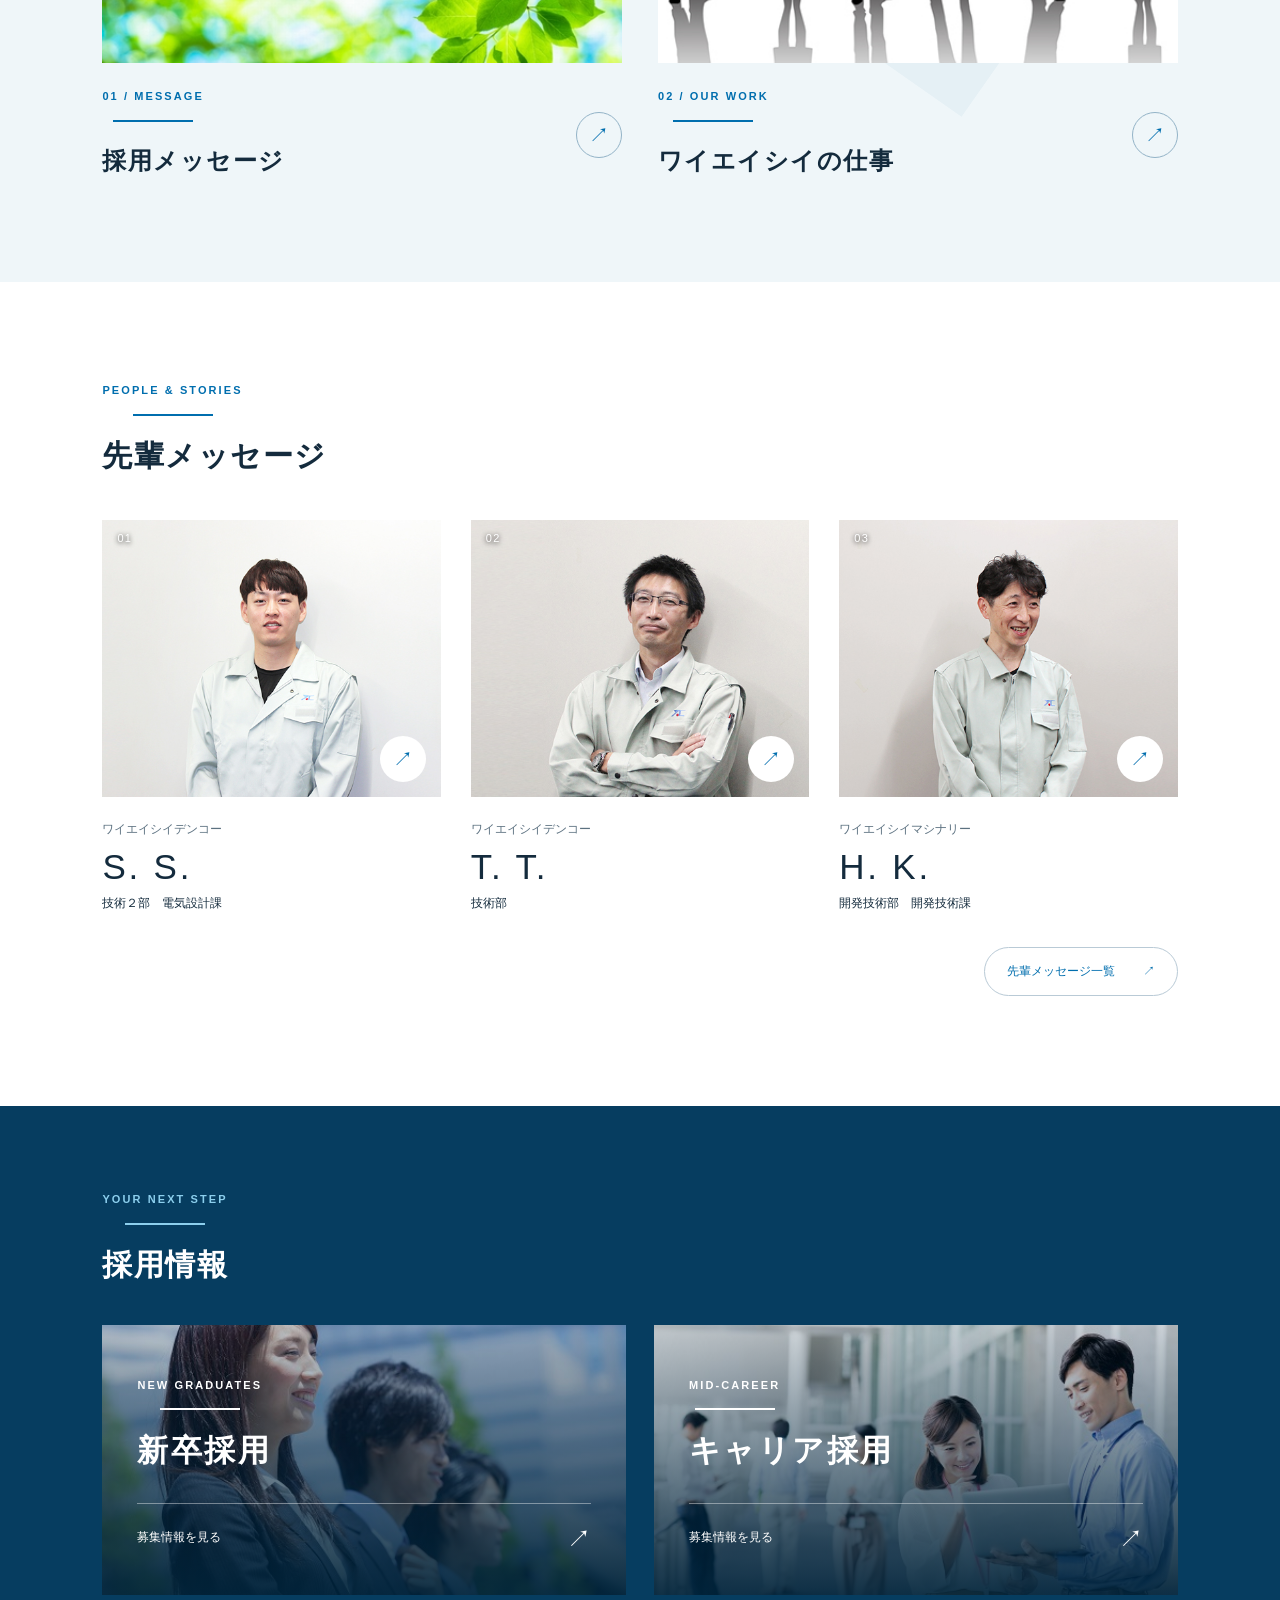
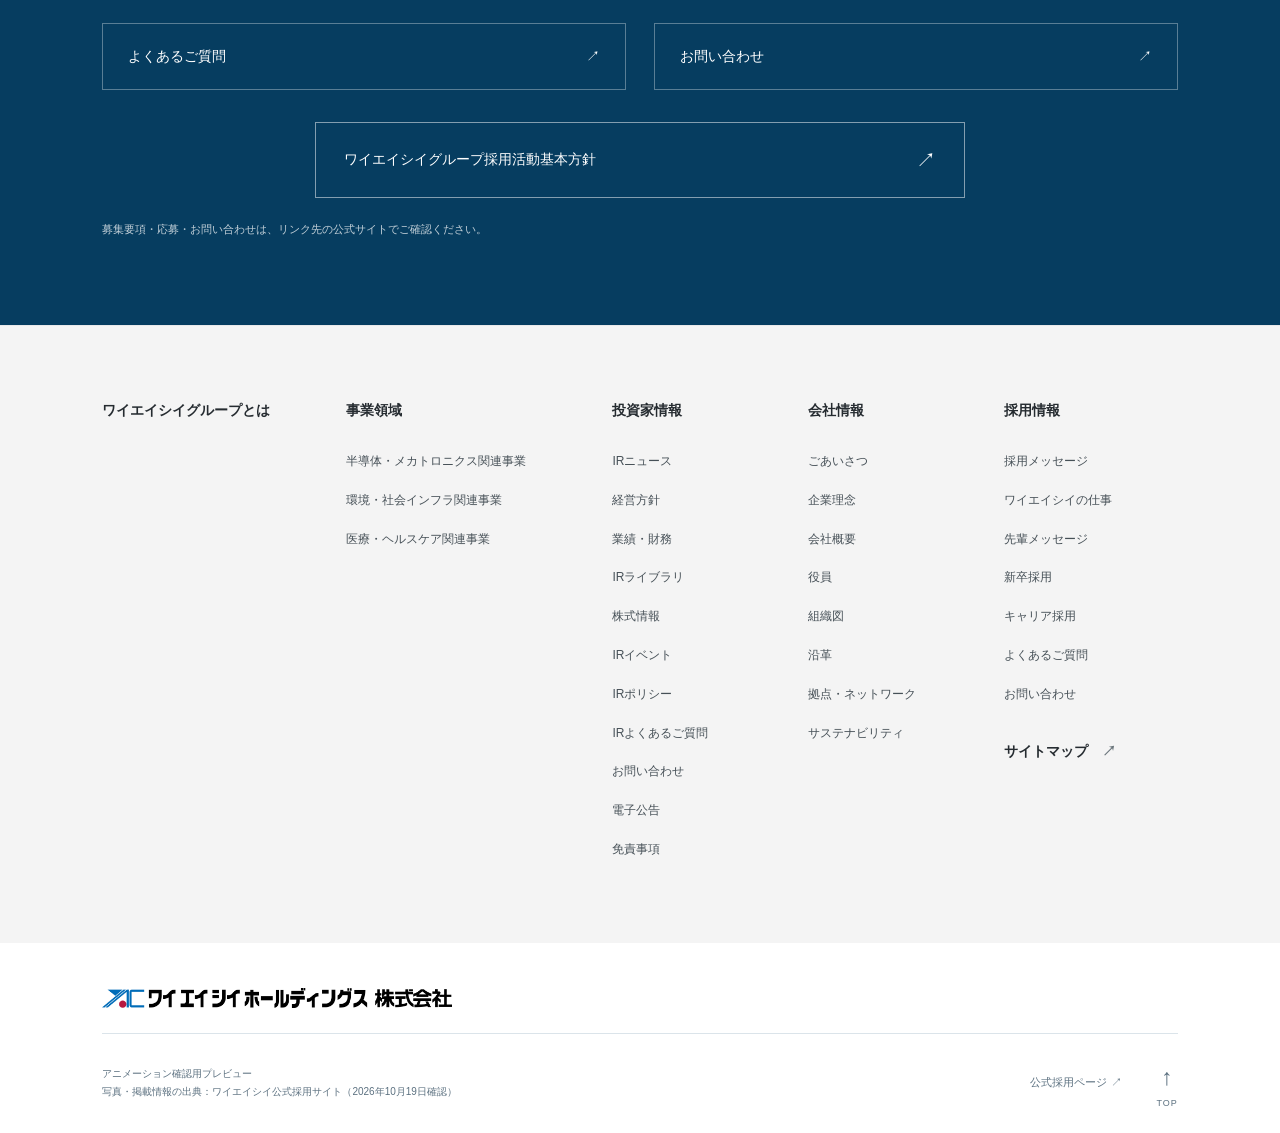
==== commit d1c0776e: "Publish lowered RECRUIT title and mobile letter animation Sync delivery files exactly from source 9d" ====
--- a/index.html
+++ b/index.html
@@ -1 +1 @@
-<!doctype html><html lang="ja"><head><meta charset="utf-8"><meta name="viewport" content="width=device-width,initial-scale=1"><meta name="robots" content="noindex,nofollow"><title>採用情報 | YAC アニメーション確認</title><meta name="description" content="ワイエイシイ採用ページのアニメーション確認用プレビュー"><link rel="stylesheet" href="style.css?v=hero-zoom-visible-2"><script src="script.js?v=hero-zoom-visible-2" defer></script><script src="logo-intro.js?v=mobile-rise-1" defer></script></head><body><a class="skip" href="#main">本文へスキップ</a><div class="progress" aria-hidden="true"></div><div class="preview">ANIMATION PREVIEW <span>アニメーション確認用・公式サイトとは別ページです</span><button id="motion" aria-pressed="false">動きを止める</button></div><header><div class="header-tools"><details class="search-menu"><summary class="utility-icon" aria-label="サイト内検索" title="サイト内検索"><svg viewBox="0 0 24 24" width="24" height="24" fill="none" stroke="currentColor" stroke-width="1.5" stroke-linecap="round" stroke-linejoin="round" aria-hidden="true"><circle cx="10.5" cy="10.5" r="6.5"></circle><path d="m15.5 15.5 5 5"></path></svg><span class="sr-only">サイト内検索</span></summary><div class="search-panel"><form action="https://www.yac.co.jp/ja/search_result.html" method="get" role="search"><label for="site-query">サイト内検索</label><div><input id="site-query" name="q" type="search" required placeholder="キーワードを入力"><button type="submit">検索 ↗</button></div><p>検索結果はワイエイシイ公式サイトで開きます。</p></form></div></details><a class="utility-icon" href="https://www.yac.co.jp/ja/contact.html" aria-label="お問い合わせ" title="お問い合わせ"><svg viewBox="0 0 24 24" width="24" height="24" fill="none" stroke="currentColor" stroke-width="1.5" stroke-linecap="round" stroke-linejoin="round" aria-hidden="true"><rect x="3" y="5" width="18" height="14" rx="1"></rect><path d="m3 6 9 7 9-7"></path></svg><span class="sr-only">お問い合わせ</span></a><details class="language-menu"><summary class="utility-icon language-trigger" aria-label="Language 言語を選択" aria-controls="language-options" aria-expanded="false" title="Language"><svg viewBox="0 0 24 24" width="24" height="24" fill="none" stroke="currentColor" stroke-width="1.5" stroke-linecap="round" stroke-linejoin="round" aria-hidden="true"><circle cx="12" cy="12" r="9"></circle><ellipse cx="12" cy="12" rx="4" ry="9"></ellipse><path d="M3 12h18"></path></svg><span>Language</span><svg class="language-chevron" viewBox="0 0 20 20" width="14" height="14" fill="none" stroke="currentColor" stroke-width="1.7" stroke-linecap="round" stroke-linejoin="round" aria-hidden="true"><path d="m5 7.5 5 5 5-5"></path></svg></summary><div class="language-panel"><nav id="language-options" class="language-options" aria-label="表示言語を選択"><a href="https://www.yac.co.jp/ja/index.html" lang="ja"><span><b>JP</b>日本語</span><span aria-hidden="true">↗</span></a><a href="https://www.yac.co.jp/en.html" lang="en"><span><b>EN</b>English</span><span aria-hidden="true">↗</span></a></nav></div></details></div><div class="header-main"><a href="https://www.yac.co.jp/ja.html" class="brand"><img src="assets/logo.png" alt="ワイエイシイホールディングス株式会社"></a><div class="utility"><details class="group-menu"><summary>グループ企業 <svg class="group-chevron" viewBox="0 0 20 20" width="16" height="16" fill="none" stroke="currentColor" stroke-width="2" stroke-linecap="round" stroke-linejoin="round" aria-hidden="true"><path d="m5 7.5 5 5 5-5"></path></svg></summary><div class="group-panel"><a href="https://www.yac.co.jp/ja.html">ワイエイシイホールディングス株式会社 <span aria-hidden="true">↗</span></a><a href="https://www.yac.co.jp/ja/mechatronics.html">ワイエイシイメカトロニクス株式会社 <span aria-hidden="true">↗</span></a><a href="http://www.garter.co.jp/">ワイエイシイガーター株式会社 <span aria-hidden="true">↗</span></a><a href="http://yacdastech.co.jp/">旧株式会社ワイエイシイダステック <span aria-hidden="true">↗</span></a><a href="https://www.yac.co.jp/ja/beam.html">ワイエイシイビーム株式会社 <span aria-hidden="true">↗</span></a><a href="http://www.yacelex.co.jp/">ワイエイシイエレックス株式会社 <span aria-hidden="true">↗</span></a><a href="https://www.yac.co.jp/ja/bio.html">ワイエイシイバイオ株式会社 <span aria-hidden="true">↗</span></a><a href="http://www.yac.com.sg/">YAC Systems Singapore Pte Ltd <span aria-hidden="true">↗</span></a><a href="http://www.ohkura.co.jp/">大倉電気株式会社 <span aria-hidden="true">↗</span></a><a href="https://www.yac-denko.co.jp/index.html">株式会社ワイエイシイデンコー <span aria-hidden="true">↗</span></a><a href="https://www.yac.co.jp/ja/machinery.html">旧ワイエイシイマシナリー株式会社 <span aria-hidden="true">↗</span></a><a href="https://jeih.co.jp/">JEインターナショナル株式会社 <span aria-hidden="true">↗</span></a><a href="https://www.techno-optis.com/">株式会社テクノオプティス <span aria-hidden="true">↗</span></a><a href="https://www.sanwa-meter.co.jp/japan/">三和電気計器株式会社 <span aria-hidden="true">↗</span></a></div></details><a href="https://www.yac.co.jp/ja/company/network.html">拠点・ネットワーク <span aria-hidden="true">↗</span></a></div><button class="menu" aria-expanded="false" aria-controls="mobile-nav" aria-label="メニューを開く"><span class="menu-icon" aria-hidden="true"><span></span><span></span><span></span></span></button></div><nav class="corporate-nav" aria-label="企業ナビゲーション"><a href="https://www.yac.co.jp/ja/group.html">ワイエイシイグループとは</a><a href="https://www.yac.co.jp/ja/business.html">事業領域</a><a href="https://www.yac.co.jp/ja/ir.html">投資家情報</a><a href="https://www.yac.co.jp/ja/company.html">会社情報</a><a href="https://www.yac.co.jp/ja/recruit.html" class="current" aria-current="page">採用情報</a></nav></header><nav id="mobile-nav" hidden aria-label="モバイルナビゲーション"><a href="https://www.yac.co.jp/ja/group.html">ワイエイシイグループとは</a><a href="https://www.yac.co.jp/ja/business.html">事業領域</a><a href="https://www.yac.co.jp/ja/ir.html">投資家情報</a><a href="https://www.yac.co.jp/ja/company.html">会社情報</a><a href="https://www.yac.co.jp/ja/recruit.html" class="current" aria-current="page">採用情報</a><a href="#about">YACを知る</a><a href="#people">先輩メッセージ</a><a href="#recruit">募集情報</a></nav><main id="main"><section class="hero" aria-labelledby="hero-title"><div class="hero-media"><img class="hero-photo" src="assets/hero.jpg" alt="YACで働く社員のイメージ" fetchpriority="high"><div class="hero-shade"></div></div><div class="hero-text"><p class="eyebrow">Y.A.C. GROUP / RECRUITING</p><h1 id="hero-title"><span>RECRUIT</span><small>採用情報</small></h1></div><a class="scroll" href="#news"><span>SCROLL TO EXPLORE</span><i>↓</i></a><span class="hero-index" aria-hidden="true">01 — RECRUIT</span></section><div class="breadcrumb"><a href="https://www.yac.co.jp/ja.html">ホーム</a><span>／</span>採用情報</div><section id="news" class="news wrap"><div class="section-head reveal"><p class="eyebrow">LATEST NEWS</p><h2>採用ニュース</h2></div><div class="news-list"><a class="news-row reveal" href="https://www.yac.co.jp/ja/recruit/fresh.html"><time>2026.03.02</time><span class="news-tags"><span class="tag">採用</span></span><strong>新卒採用　2027年卒</strong><b>↗</b></a><a class="news-row reveal" href="https://www.yac.co.jp/ja/recruit/career/positions.html#a03"><time>2025.09.25</time><span class="news-tags"><span class="tag">メカトロニクス</span><span class="tag">営 業</span></span><strong>キャリア採用　法人営業職</strong><b>↗</b></a><a class="news-row reveal" href="https://www.yac.co.jp/ja/recruit/career/positions.html#a01"><time>2025.07.01</time><span class="news-tags"><span class="tag">メカトロニクス</span><span class="tag">設 計</span></span><strong>キャリア採用　電気設計職</strong><b>↗</b></a></div></section><section id="about" class="about"><div class="wrap"><div class="section-head reveal"><p class="eyebrow">DISCOVER YAC</p><h2>ワイエイシイを知る</h2></div><div class="about-grid"><a class="feature reveal" href="https://www.yac.co.jp/ja/recruit/message.html"><div class="photo"><img loading="lazy" src="assets/message.jpg" alt="陽の光を受ける緑の葉"></div><div class="feature-title"><div><p class="eyebrow">01 / MESSAGE</p><h3>採用メッセージ</h3></div><span class="circle">↗</span></div></a><a class="feature reveal" href="https://www.yac.co.jp/ja/recruit/work.html"><div class="photo"><img loading="lazy" src="assets/work.jpg" alt="様々な職種で働く人々のシルエット"></div><div class="feature-title"><div><p class="eyebrow">02 / OUR WORK</p><h3>ワイエイシイの仕事</h3></div><span class="circle">↗</span></div></a></div></div></section><section id="people" class="people wrap"><div class="section-top"><div class="section-head reveal"><p class="eyebrow">PEOPLE & STORIES</p><h2>先輩メッセージ</h2></div></div><div class="people-grid"><a class="person reveal" href="https://www.yac.co.jp/ja/recruit/senior/technologies_ss.html"><div class="portrait"><img loading="lazy" src="assets/ss.jpg" alt="ワイエイシイデンコー S. S."><span class="person-no">01</span><span class="circle">↗</span></div><p class="company">ワイエイシイデンコー</p><h3>S. S.</h3><p class="department">技術２部　電気設計課</p></a><a class="person reveal" href="https://www.yac.co.jp/ja/recruit/senior/technologies_tt.html"><div class="portrait"><img loading="lazy" src="assets/tt.jpg" alt="ワイエイシイデンコー T. T."><span class="person-no">02</span><span class="circle">↗</span></div><p class="company">ワイエイシイデンコー</p><h3>T. T.</h3><p class="department">技術部</p></a><a class="person reveal" href="https://www.yac.co.jp/ja/recruit/senior/machinery_hk.html"><div class="portrait"><img loading="lazy" src="assets/hk.jpg" alt="ワイエイシイマシナリー H. K."><span class="person-no">03</span><span class="circle">↗</span></div><p class="company">ワイエイシイマシナリー</p><h3>H. K.</h3><p class="department">開発技術部　開発技術課</p></a></div><div class="people-bottom"><a class="text-link reveal" href="https://www.yac.co.jp/ja/recruit/senior.html">先輩メッセージ一覧 <span>↗</span></a></div></section><section id="recruit" class="recruit"><div class="wrap"><div class="section-head reveal"><p class="eyebrow">YOUR NEXT STEP</p><h2>採用情報</h2></div><div class="recruit-grid"><a class="recruit-card reveal" href="https://www.yac.co.jp/ja/recruit/fresh.html"><img src="assets/fresh.jpg" loading="lazy" alt="新卒採用のイメージ"><div><p class="eyebrow">NEW GRADUATES</p><h3>新卒採用</h3><p>募集情報を見る <span>↗</span></p></div></a><a class="recruit-card reveal" href="https://www.yac.co.jp/ja/recruit/career.html"><img src="assets/career.jpg" loading="lazy" alt="キャリア採用のイメージ"><div><p class="eyebrow">MID-CAREER</p><h3>キャリア採用</h3><p>募集情報を見る <span>↗</span></p></div></a></div><div class="support reveal"><a href="https://www.yac.co.jp/ja/recruit/faq.html">よくあるご質問 <span>↗</span></a><a class="contact-hover" href="https://www.yac.co.jp/ja/recruit/contact3.html">お問い合わせ <span>↗</span></a></div><a class="policy-button contact-hover reveal" href="https://www.yac.co.jp/ja/recruit/recruit_policy.html">ワイエイシイグループ採用活動基本方針 <span aria-hidden="true">↗</span></a><p class="official-note">募集要項・応募・お問い合わせは、リンク先の公式サイトでご確認ください。</p></div></section></main><nav class="site-menu" aria-label="サイト全体のメニュー"><div class="wrap site-menu-grid"><section class="site-menu-column"><h2><a href="https://www.yac.co.jp/ja/group.html">ワイエイシイグループとは</a></h2></section><section class="site-menu-column"><h2><a href="https://www.yac.co.jp/ja/business.html">事業領域</a></h2><ul><li><a href="https://www.yac.co.jp/ja/business/mechatronics.html"><span aria-hidden="true">›</span>半導体・メカトロニクス関連事業</a></li><li><a href="https://www.yac.co.jp/ja/business/industrial.html"><span aria-hidden="true">›</span>環境・社会インフラ関連事業</a></li><li><a href="https://www.yac.co.jp/ja/business/electronics.html"><span aria-hidden="true">›</span>医療・ヘルスケア関連事業</a></li></ul></section><section class="site-menu-column"><h2><a href="https://www.yac.co.jp/ja/ir.html">投資家情報</a></h2><ul><li><a href="https://www.yac.co.jp/ja/ir/news.html"><span aria-hidden="true">›</span>IRニュース</a></li><li><a href="https://www.yac.co.jp/ja/ir/management.html"><span aria-hidden="true">›</span>経営方針</a></li><li><a href="https://www.yac.co.jp/ja/ir/finance.html"><span aria-hidden="true">›</span>業績・財務</a></li><li><a href="https://www.yac.co.jp/ja/ir/library.html"><span aria-hidden="true">›</span>IRライブラリ</a></li><li><a href="https://www.yac.co.jp/ja/ir/stock.html"><span aria-hidden="true">›</span>株式情報</a></li><li><a href="https://www.yac.co.jp/ja/ir/event.html"><span aria-hidden="true">›</span>IRイベント</a></li><li><a href="https://www.yac.co.jp/ja/ir/policy.html"><span aria-hidden="true">›</span>IRポリシー</a></li><li><a href="https://www.yac.co.jp/ja/ir/faq.html"><span aria-hidden="true">›</span>IRよくあるご質問</a></li><li><a href="https://www.yac.co.jp/ja/ir/contact2.html"><span aria-hidden="true">›</span>お問い合わせ</a></li><li><a href="https://www.yac.co.jp/ja/ir/announce.html"><span aria-hidden="true">›</span>電子公告</a></li><li><a href="https://www.yac.co.jp/ja/ir/disclaimer.html"><span aria-hidden="true">›</span>免責事項</a></li></ul></section><section class="site-menu-column"><h2><a href="https://www.yac.co.jp/ja/company.html">会社情報</a></h2><ul><li><a href="https://www.yac.co.jp/ja/company/message.html"><span aria-hidden="true">›</span>ごあいさつ</a></li><li><a href="https://www.yac.co.jp/ja/company/vision.html"><span aria-hidden="true">›</span>企業理念</a></li><li><a href="https://www.yac.co.jp/ja/company/outline.html"><span aria-hidden="true">›</span>会社概要</a></li><li><a href="https://www.yac.co.jp/ja/company/executives.html"><span aria-hidden="true">›</span>役員</a></li><li><a href="https://www.yac.co.jp/ja/company/organization.html"><span aria-hidden="true">›</span>組織図</a></li><li><a href="https://www.yac.co.jp/ja/company/history.html"><span aria-hidden="true">›</span>沿革</a></li><li><a href="https://www.yac.co.jp/ja/company/network.html"><span aria-hidden="true">›</span>拠点・ネットワーク</a></li><li><a href="https://www.yac.co.jp/ja/company/Sustainability.html"><span aria-hidden="true">›</span>サステナビリティ</a></li></ul></section><section class="site-menu-column"><h2><a href="https://www.yac.co.jp/ja/recruit.html">採用情報</a></h2><ul><li><a href="https://www.yac.co.jp/ja/recruit/message.html"><span aria-hidden="true">›</span>採用メッセージ</a></li><li><a href="https://www.yac.co.jp/ja/recruit/work.html"><span aria-hidden="true">›</span>ワイエイシイの仕事</a></li><li><a href="https://www.yac.co.jp/ja/recruit/senior.html"><span aria-hidden="true">›</span>先輩メッセージ</a></li><li><a href="https://www.yac.co.jp/ja/recruit/fresh.html"><span aria-hidden="true">›</span>新卒採用</a></li><li><a href="https://www.yac.co.jp/ja/recruit/career.html"><span aria-hidden="true">›</span>キャリア採用</a></li><li><a href="https://www.yac.co.jp/ja/recruit/faq.html"><span aria-hidden="true">›</span>よくあるご質問</a></li><li><a href="https://www.yac.co.jp/ja/recruit/contact3.html"><span aria-hidden="true">›</span>お問い合わせ</a></li></ul><a class="site-menu-map" href="https://www.yac.co.jp/ja/sitemap.html">サイトマップ <span aria-hidden="true">↗</span></a></section></div></nav><footer><div class="wrap"><img src="assets/logo.png" alt="ワイエイシイホールディングス株式会社"><div class="footer-bottom"><p>アニメーション確認用プレビュー<br>写真・掲載情報の出典：ワイエイシイ公式採用サイト（2026年10月19日確認）</p><a href="https://www.yac.co.jp/ja/recruit.html">公式採用ページ ↗</a><a href="#main" class="back">↑<span>TOP</span></a></div></div></footer></body></html>
+<!doctype html><html lang="ja"><head><meta charset="utf-8"><meta name="viewport" content="width=device-width,initial-scale=1"><meta name="robots" content="noindex,nofollow"><title>採用情報 | YAC アニメーション確認</title><meta name="description" content="ワイエイシイ採用ページのアニメーション確認用プレビュー"><link rel="stylesheet" href="style.css?v=hero-title-rise-3"><script src="script.js?v=hero-title-rise-3" defer></script><script src="logo-intro.js?v=mobile-rise-1" defer></script></head><body><a class="skip" href="#main">本文へスキップ</a><div class="progress" aria-hidden="true"></div><div class="preview">ANIMATION PREVIEW <span>アニメーション確認用・公式サイトとは別ページです</span><button id="motion" aria-pressed="false">動きを止める</button></div><header><div class="header-tools"><details class="search-menu"><summary class="utility-icon" aria-label="サイト内検索" title="サイト内検索"><svg viewBox="0 0 24 24" width="24" height="24" fill="none" stroke="currentColor" stroke-width="1.5" stroke-linecap="round" stroke-linejoin="round" aria-hidden="true"><circle cx="10.5" cy="10.5" r="6.5"></circle><path d="m15.5 15.5 5 5"></path></svg><span class="sr-only">サイト内検索</span></summary><div class="search-panel"><form action="https://www.yac.co.jp/ja/search_result.html" method="get" role="search"><label for="site-query">サイト内検索</label><div><input id="site-query" name="q" type="search" required placeholder="キーワードを入力"><button type="submit">検索 ↗</button></div><p>検索結果はワイエイシイ公式サイトで開きます。</p></form></div></details><a class="utility-icon" href="https://www.yac.co.jp/ja/contact.html" aria-label="お問い合わせ" title="お問い合わせ"><svg viewBox="0 0 24 24" width="24" height="24" fill="none" stroke="currentColor" stroke-width="1.5" stroke-linecap="round" stroke-linejoin="round" aria-hidden="true"><rect x="3" y="5" width="18" height="14" rx="1"></rect><path d="m3 6 9 7 9-7"></path></svg><span class="sr-only">お問い合わせ</span></a><details class="language-menu"><summary class="utility-icon language-trigger" aria-label="Language 言語を選択" aria-controls="language-options" aria-expanded="false" title="Language"><svg viewBox="0 0 24 24" width="24" height="24" fill="none" stroke="currentColor" stroke-width="1.5" stroke-linecap="round" stroke-linejoin="round" aria-hidden="true"><circle cx="12" cy="12" r="9"></circle><ellipse cx="12" cy="12" rx="4" ry="9"></ellipse><path d="M3 12h18"></path></svg><span>Language</span><svg class="language-chevron" viewBox="0 0 20 20" width="14" height="14" fill="none" stroke="currentColor" stroke-width="1.7" stroke-linecap="round" stroke-linejoin="round" aria-hidden="true"><path d="m5 7.5 5 5 5-5"></path></svg></summary><div class="language-panel"><nav id="language-options" class="language-options" aria-label="表示言語を選択"><a href="https://www.yac.co.jp/ja/index.html" lang="ja"><span><b>JP</b>日本語</span><span aria-hidden="true">↗</span></a><a href="https://www.yac.co.jp/en.html" lang="en"><span><b>EN</b>English</span><span aria-hidden="true">↗</span></a></nav></div></details></div><div class="header-main"><a href="https://www.yac.co.jp/ja.html" class="brand"><img src="assets/logo.png" alt="ワイエイシイホールディングス株式会社"></a><div class="utility"><details class="group-menu"><summary>グループ企業 <svg class="group-chevron" viewBox="0 0 20 20" width="16" height="16" fill="none" stroke="currentColor" stroke-width="2" stroke-linecap="round" stroke-linejoin="round" aria-hidden="true"><path d="m5 7.5 5 5 5-5"></path></svg></summary><div class="group-panel"><a href="https://www.yac.co.jp/ja.html">ワイエイシイホールディングス株式会社 <span aria-hidden="true">↗</span></a><a href="https://www.yac.co.jp/ja/mechatronics.html">ワイエイシイメカトロニクス株式会社 <span aria-hidden="true">↗</span></a><a href="http://www.garter.co.jp/">ワイエイシイガーター株式会社 <span aria-hidden="true">↗</span></a><a href="http://yacdastech.co.jp/">旧株式会社ワイエイシイダステック <span aria-hidden="true">↗</span></a><a href="https://www.yac.co.jp/ja/beam.html">ワイエイシイビーム株式会社 <span aria-hidden="true">↗</span></a><a href="http://www.yacelex.co.jp/">ワイエイシイエレックス株式会社 <span aria-hidden="true">↗</span></a><a href="https://www.yac.co.jp/ja/bio.html">ワイエイシイバイオ株式会社 <span aria-hidden="true">↗</span></a><a href="http://www.yac.com.sg/">YAC Systems Singapore Pte Ltd <span aria-hidden="true">↗</span></a><a href="http://www.ohkura.co.jp/">大倉電気株式会社 <span aria-hidden="true">↗</span></a><a href="https://www.yac-denko.co.jp/index.html">株式会社ワイエイシイデンコー <span aria-hidden="true">↗</span></a><a href="https://www.yac.co.jp/ja/machinery.html">旧ワイエイシイマシナリー株式会社 <span aria-hidden="true">↗</span></a><a href="https://jeih.co.jp/">JEインターナショナル株式会社 <span aria-hidden="true">↗</span></a><a href="https://www.techno-optis.com/">株式会社テクノオプティス <span aria-hidden="true">↗</span></a><a href="https://www.sanwa-meter.co.jp/japan/">三和電気計器株式会社 <span aria-hidden="true">↗</span></a></div></details><a href="https://www.yac.co.jp/ja/company/network.html">拠点・ネットワーク <span aria-hidden="true">↗</span></a></div><button class="menu" aria-expanded="false" aria-controls="mobile-nav" aria-label="メニューを開く"><span class="menu-icon" aria-hidden="true"><span></span><span></span><span></span></span></button></div><nav class="corporate-nav" aria-label="企業ナビゲーション"><a href="https://www.yac.co.jp/ja/group.html">ワイエイシイグループとは</a><a href="https://www.yac.co.jp/ja/business.html">事業領域</a><a href="https://www.yac.co.jp/ja/ir.html">投資家情報</a><a href="https://www.yac.co.jp/ja/company.html">会社情報</a><a href="https://www.yac.co.jp/ja/recruit.html" class="current" aria-current="page">採用情報</a></nav></header><nav id="mobile-nav" hidden aria-label="モバイルナビゲーション"><a href="https://www.yac.co.jp/ja/group.html">ワイエイシイグループとは</a><a href="https://www.yac.co.jp/ja/business.html">事業領域</a><a href="https://www.yac.co.jp/ja/ir.html">投資家情報</a><a href="https://www.yac.co.jp/ja/company.html">会社情報</a><a href="https://www.yac.co.jp/ja/recruit.html" class="current" aria-current="page">採用情報</a><a href="#about">YACを知る</a><a href="#people">先輩メッセージ</a><a href="#recruit">募集情報</a></nav><main id="main"><section class="hero" aria-labelledby="hero-title"><div class="hero-media"><img class="hero-photo" src="assets/hero.jpg" alt="YACで働く社員のイメージ" fetchpriority="high"><div class="hero-shade"></div></div><div class="hero-text"><p class="eyebrow">Y.A.C. GROUP / RECRUITING</p><h1 id="hero-title" aria-label="RECRUIT 採用情報"><span class="recruit-word" aria-hidden="true"><span class="recruit-letter" style="--letter:0">R</span><span class="recruit-letter" style="--letter:1">E</span><span class="recruit-letter" style="--letter:2">C</span><span class="recruit-letter" style="--letter:3">R</span><span class="recruit-letter" style="--letter:4">U</span><span class="recruit-letter" style="--letter:5">I</span><span class="recruit-letter" style="--letter:6">T</span></span><small>採用情報</small></h1></div><a class="scroll" href="#news"><span>SCROLL TO EXPLORE</span><i>↓</i></a><span class="hero-index" aria-hidden="true">01 — RECRUIT</span></section><div class="breadcrumb"><a href="https://www.yac.co.jp/ja.html">ホーム</a><span>／</span>採用情報</div><section id="news" class="news wrap"><div class="section-head reveal"><p class="eyebrow">LATEST NEWS</p><h2>採用ニュース</h2></div><div class="news-list"><a class="news-row reveal" href="https://www.yac.co.jp/ja/recruit/fresh.html"><time>2026.03.02</time><span class="news-tags"><span class="tag">採用</span></span><strong>新卒採用　2027年卒</strong><b>↗</b></a><a class="news-row reveal" href="https://www.yac.co.jp/ja/recruit/career/positions.html#a03"><time>2025.09.25</time><span class="news-tags"><span class="tag">メカトロニクス</span><span class="tag">営 業</span></span><strong>キャリア採用　法人営業職</strong><b>↗</b></a><a class="news-row reveal" href="https://www.yac.co.jp/ja/recruit/career/positions.html#a01"><time>2025.07.01</time><span class="news-tags"><span class="tag">メカトロニクス</span><span class="tag">設 計</span></span><strong>キャリア採用　電気設計職</strong><b>↗</b></a></div></section><section id="about" class="about"><div class="wrap"><div class="section-head reveal"><p class="eyebrow">DISCOVER YAC</p><h2>ワイエイシイを知る</h2></div><div class="about-grid"><a class="feature reveal" href="https://www.yac.co.jp/ja/recruit/message.html"><div class="photo"><img loading="lazy" src="assets/message.jpg" alt="陽の光を受ける緑の葉"></div><div class="feature-title"><div><p class="eyebrow">01 / MESSAGE</p><h3>採用メッセージ</h3></div><span class="circle">↗</span></div></a><a class="feature reveal" href="https://www.yac.co.jp/ja/recruit/work.html"><div class="photo"><img loading="lazy" src="assets/work.jpg" alt="様々な職種で働く人々のシルエット"></div><div class="feature-title"><div><p class="eyebrow">02 / OUR WORK</p><h3>ワイエイシイの仕事</h3></div><span class="circle">↗</span></div></a></div></div></section><section id="people" class="people wrap"><div class="section-top"><div class="section-head reveal"><p class="eyebrow">PEOPLE & STORIES</p><h2>先輩メッセージ</h2></div></div><div class="people-grid"><a class="person reveal" href="https://www.yac.co.jp/ja/recruit/senior/technologies_ss.html"><div class="portrait"><img loading="lazy" src="assets/ss.jpg" alt="ワイエイシイデンコー S. S."><span class="person-no">01</span><span class="circle">↗</span></div><p class="company">ワイエイシイデンコー</p><h3>S. S.</h3><p class="department">技術２部　電気設計課</p></a><a class="person reveal" href="https://www.yac.co.jp/ja/recruit/senior/technologies_tt.html"><div class="portrait"><img loading="lazy" src="assets/tt.jpg" alt="ワイエイシイデンコー T. T."><span class="person-no">02</span><span class="circle">↗</span></div><p class="company">ワイエイシイデンコー</p><h3>T. T.</h3><p class="department">技術部</p></a><a class="person reveal" href="https://www.yac.co.jp/ja/recruit/senior/machinery_hk.html"><div class="portrait"><img loading="lazy" src="assets/hk.jpg" alt="ワイエイシイマシナリー H. K."><span class="person-no">03</span><span class="circle">↗</span></div><p class="company">ワイエイシイマシナリー</p><h3>H. K.</h3><p class="department">開発技術部　開発技術課</p></a></div><div class="people-bottom"><a class="text-link reveal" href="https://www.yac.co.jp/ja/recruit/senior.html">先輩メッセージ一覧 <span>↗</span></a></div></section><section id="recruit" class="recruit"><div class="wrap"><div class="section-head reveal"><p class="eyebrow">YOUR NEXT STEP</p><h2>採用情報</h2></div><div class="recruit-grid"><a class="recruit-card reveal" href="https://www.yac.co.jp/ja/recruit/fresh.html"><img src="assets/fresh.jpg" loading="lazy" alt="新卒採用のイメージ"><div><p class="eyebrow">NEW GRADUATES</p><h3>新卒採用</h3><p>募集情報を見る <span>↗</span></p></div></a><a class="recruit-card reveal" href="https://www.yac.co.jp/ja/recruit/career.html"><img src="assets/career.jpg" loading="lazy" alt="キャリア採用のイメージ"><div><p class="eyebrow">MID-CAREER</p><h3>キャリア採用</h3><p>募集情報を見る <span>↗</span></p></div></a></div><div class="support reveal"><a href="https://www.yac.co.jp/ja/recruit/faq.html">よくあるご質問 <span>↗</span></a><a class="contact-hover" href="https://www.yac.co.jp/ja/recruit/contact3.html">お問い合わせ <span>↗</span></a></div><a class="policy-button contact-hover reveal" href="https://www.yac.co.jp/ja/recruit/recruit_policy.html">ワイエイシイグループ採用活動基本方針 <span aria-hidden="true">↗</span></a><p class="official-note">募集要項・応募・お問い合わせは、リンク先の公式サイトでご確認ください。</p></div></section></main><nav class="site-menu" aria-label="サイト全体のメニュー"><div class="wrap site-menu-grid"><section class="site-menu-column"><h2><a href="https://www.yac.co.jp/ja/group.html">ワイエイシイグループとは</a></h2></section><section class="site-menu-column"><h2><a href="https://www.yac.co.jp/ja/business.html">事業領域</a></h2><ul><li><a href="https://www.yac.co.jp/ja/business/mechatronics.html"><span aria-hidden="true">›</span>半導体・メカトロニクス関連事業</a></li><li><a href="https://www.yac.co.jp/ja/business/industrial.html"><span aria-hidden="true">›</span>環境・社会インフラ関連事業</a></li><li><a href="https://www.yac.co.jp/ja/business/electronics.html"><span aria-hidden="true">›</span>医療・ヘルスケア関連事業</a></li></ul></section><section class="site-menu-column"><h2><a href="https://www.yac.co.jp/ja/ir.html">投資家情報</a></h2><ul><li><a href="https://www.yac.co.jp/ja/ir/news.html"><span aria-hidden="true">›</span>IRニュース</a></li><li><a href="https://www.yac.co.jp/ja/ir/management.html"><span aria-hidden="true">›</span>経営方針</a></li><li><a href="https://www.yac.co.jp/ja/ir/finance.html"><span aria-hidden="true">›</span>業績・財務</a></li><li><a href="https://www.yac.co.jp/ja/ir/library.html"><span aria-hidden="true">›</span>IRライブラリ</a></li><li><a href="https://www.yac.co.jp/ja/ir/stock.html"><span aria-hidden="true">›</span>株式情報</a></li><li><a href="https://www.yac.co.jp/ja/ir/event.html"><span aria-hidden="true">›</span>IRイベント</a></li><li><a href="https://www.yac.co.jp/ja/ir/policy.html"><span aria-hidden="true">›</span>IRポリシー</a></li><li><a href="https://www.yac.co.jp/ja/ir/faq.html"><span aria-hidden="true">›</span>IRよくあるご質問</a></li><li><a href="https://www.yac.co.jp/ja/ir/contact2.html"><span aria-hidden="true">›</span>お問い合わせ</a></li><li><a href="https://www.yac.co.jp/ja/ir/announce.html"><span aria-hidden="true">›</span>電子公告</a></li><li><a href="https://www.yac.co.jp/ja/ir/disclaimer.html"><span aria-hidden="true">›</span>免責事項</a></li></ul></section><section class="site-menu-column"><h2><a href="https://www.yac.co.jp/ja/company.html">会社情報</a></h2><ul><li><a href="https://www.yac.co.jp/ja/company/message.html"><span aria-hidden="true">›</span>ごあいさつ</a></li><li><a href="https://www.yac.co.jp/ja/company/vision.html"><span aria-hidden="true">›</span>企業理念</a></li><li><a href="https://www.yac.co.jp/ja/company/outline.html"><span aria-hidden="true">›</span>会社概要</a></li><li><a href="https://www.yac.co.jp/ja/company/executives.html"><span aria-hidden="true">›</span>役員</a></li><li><a href="https://www.yac.co.jp/ja/company/organization.html"><span aria-hidden="true">›</span>組織図</a></li><li><a href="https://www.yac.co.jp/ja/company/history.html"><span aria-hidden="true">›</span>沿革</a></li><li><a href="https://www.yac.co.jp/ja/company/network.html"><span aria-hidden="true">›</span>拠点・ネットワーク</a></li><li><a href="https://www.yac.co.jp/ja/company/Sustainability.html"><span aria-hidden="true">›</span>サステナビリティ</a></li></ul></section><section class="site-menu-column"><h2><a href="https://www.yac.co.jp/ja/recruit.html">採用情報</a></h2><ul><li><a href="https://www.yac.co.jp/ja/recruit/message.html"><span aria-hidden="true">›</span>採用メッセージ</a></li><li><a href="https://www.yac.co.jp/ja/recruit/work.html"><span aria-hidden="true">›</span>ワイエイシイの仕事</a></li><li><a href="https://www.yac.co.jp/ja/recruit/senior.html"><span aria-hidden="true">›</span>先輩メッセージ</a></li><li><a href="https://www.yac.co.jp/ja/recruit/fresh.html"><span aria-hidden="true">›</span>新卒採用</a></li><li><a href="https://www.yac.co.jp/ja/recruit/career.html"><span aria-hidden="true">›</span>キャリア採用</a></li><li><a href="https://www.yac.co.jp/ja/recruit/faq.html"><span aria-hidden="true">›</span>よくあるご質問</a></li><li><a href="https://www.yac.co.jp/ja/recruit/contact3.html"><span aria-hidden="true">›</span>お問い合わせ</a></li></ul><a class="site-menu-map" href="https://www.yac.co.jp/ja/sitemap.html">サイトマップ <span aria-hidden="true">↗</span></a></section></div></nav><footer><div class="wrap"><img src="assets/logo.png" alt="ワイエイシイホールディングス株式会社"><div class="footer-bottom"><p>アニメーション確認用プレビュー<br>写真・掲載情報の出典：ワイエイシイ公式採用サイト（2026年10月19日確認）</p><a href="https://www.yac.co.jp/ja/recruit.html">公式採用ページ ↗</a><a href="#main" class="back">↑<span>TOP</span></a></div></div></footer></body></html>
--- a/style.css
+++ b/style.css
@@ -68,3 +68,16 @@
 /* Keep photo and icon still whenever reduced motion or the page stop control is active. */
 .motion-off .hero-photo,.motion-off.logo-photo-reveal .hero-photo{animation:none!important;transform:none!important}
 @media(prefers-reduced-motion:reduce){.hero-photo,.logo-photo-reveal .hero-photo{animation:none!important;transform:none!important}.menu-icon>span{transition:none}}
+
+/* Keep the desktop headline below the two faces throughout the photo zoom. */
+@media(min-width:701px){.hero-text{top:auto;bottom:80px}}
+/* Letters settle into normal flow; interruption or motion-off always leaves text readable. */
+.recruit-letter{display:inline-block}
+@media(max-width:700px){
+ .hero h1>.recruit-word{animation:none}
+ .recruit-letter{opacity:1;transform:none;animation:recruitLetterRise .72s cubic-bezier(.22,1,.36,1) both;animation-delay:calc(.12s + var(--letter)*.075s)}
+ .logo-photo-reveal .recruit-letter{animation-delay:calc(2.65s + var(--letter)*.075s)}
+}
+@keyframes recruitLetterRise{from{opacity:0;transform:translateY(.65em)}to{opacity:1;transform:none}}
+.motion-off .recruit-letter{animation:none!important;opacity:1!important;transform:none!important}
+@media(prefers-reduced-motion:reduce){.recruit-letter{animation:none!important;opacity:1!important;transform:none!important}}
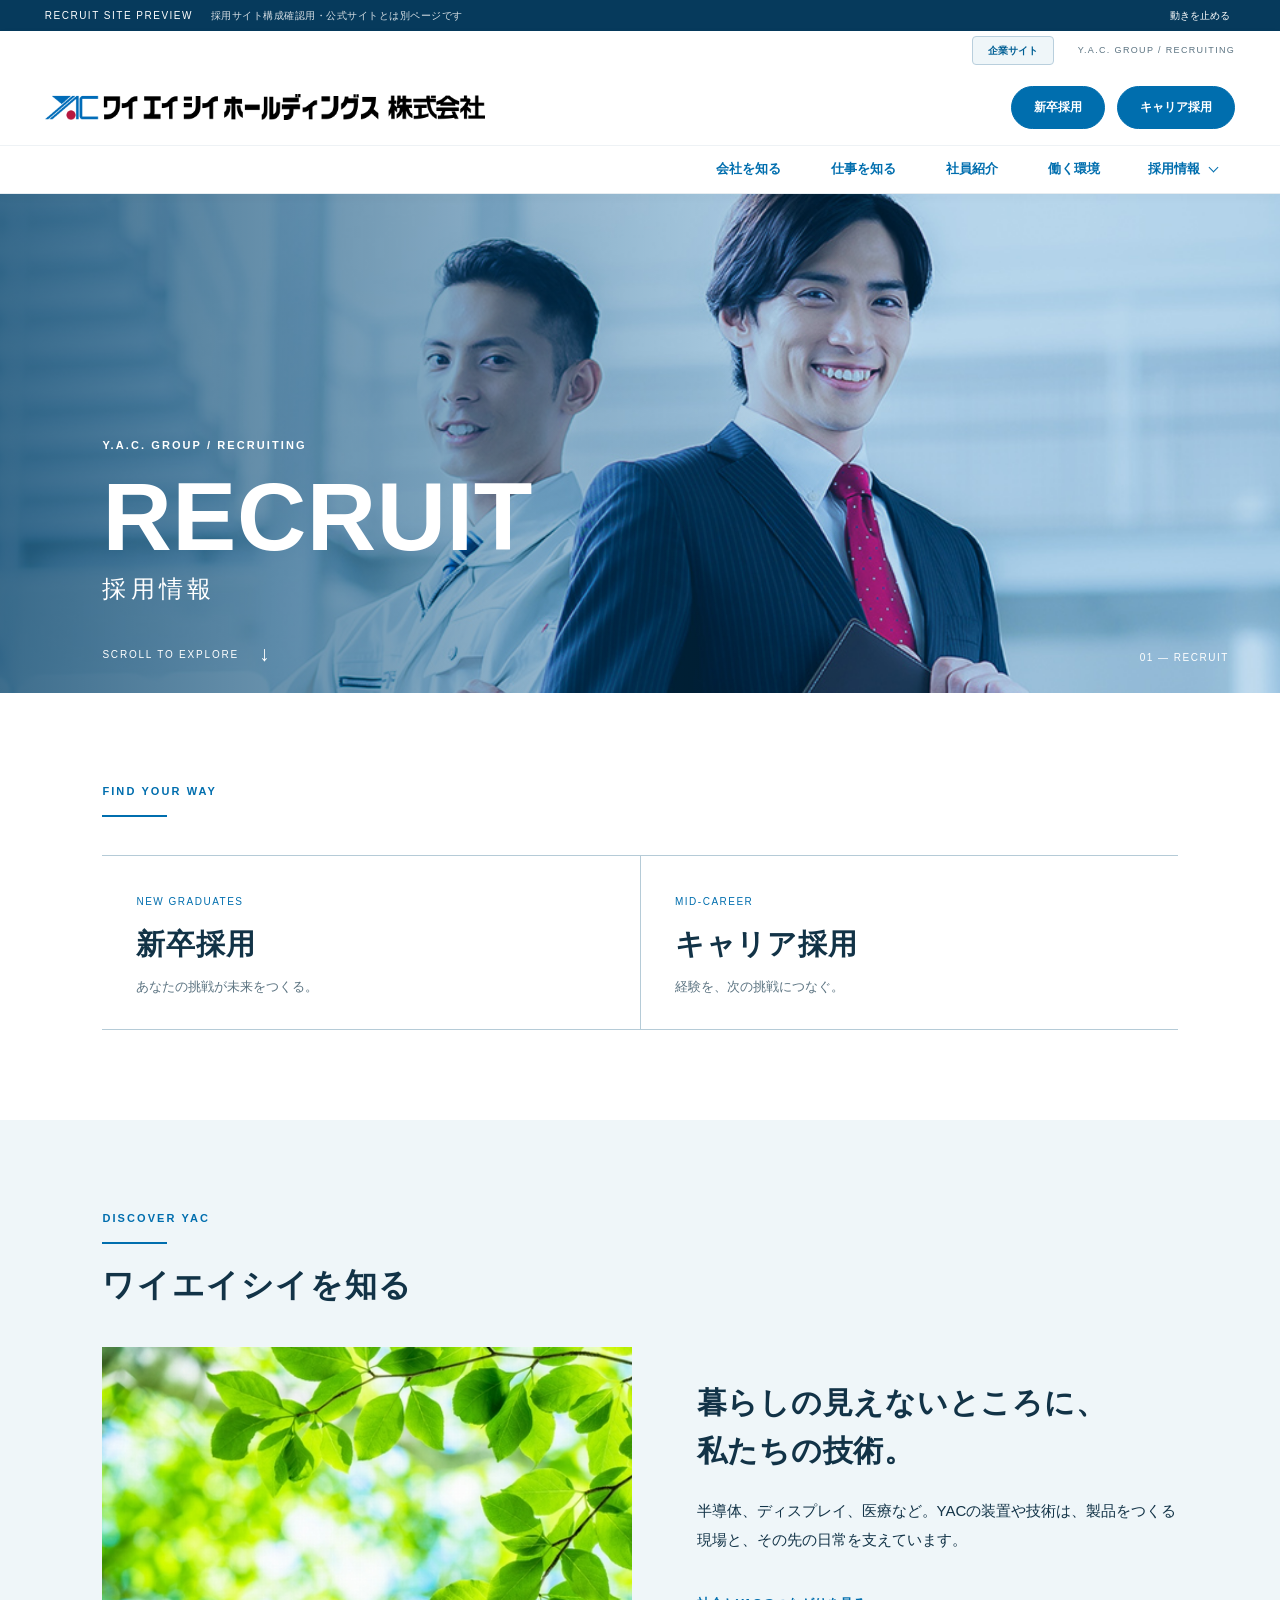
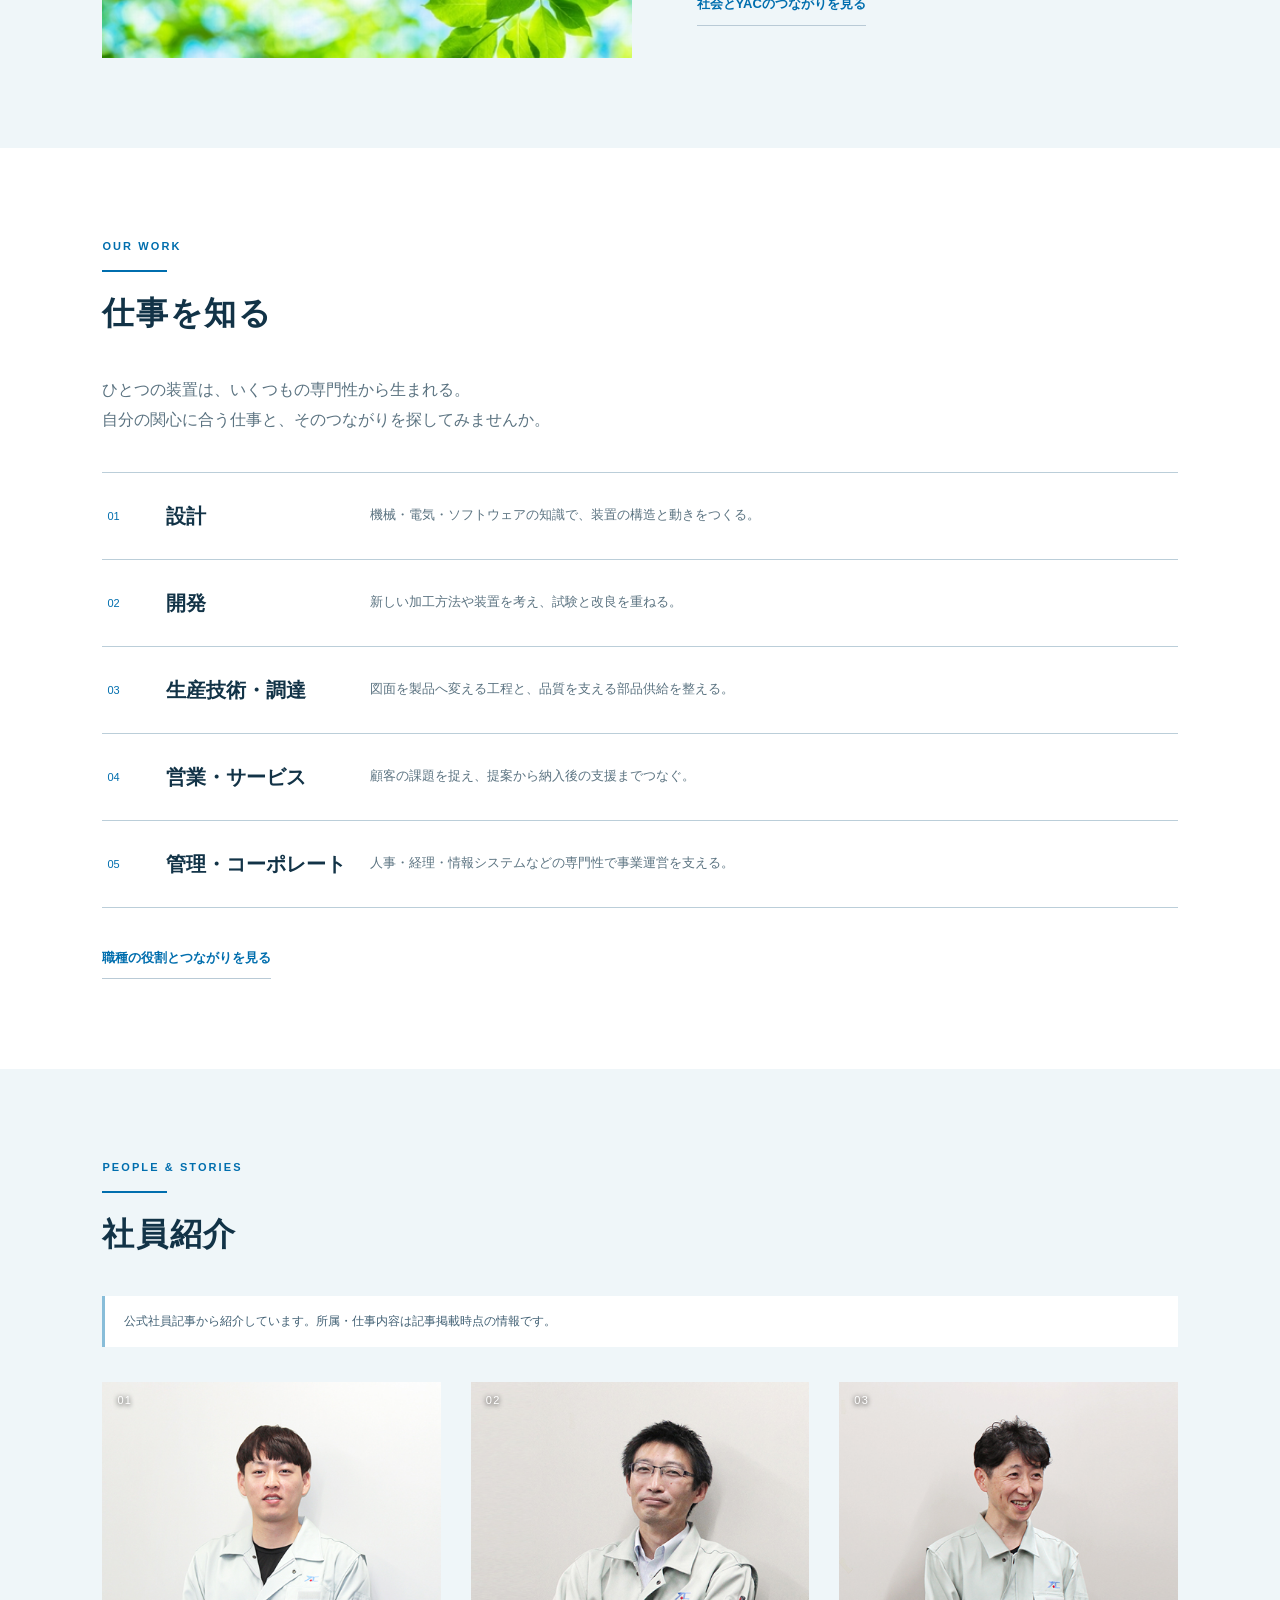
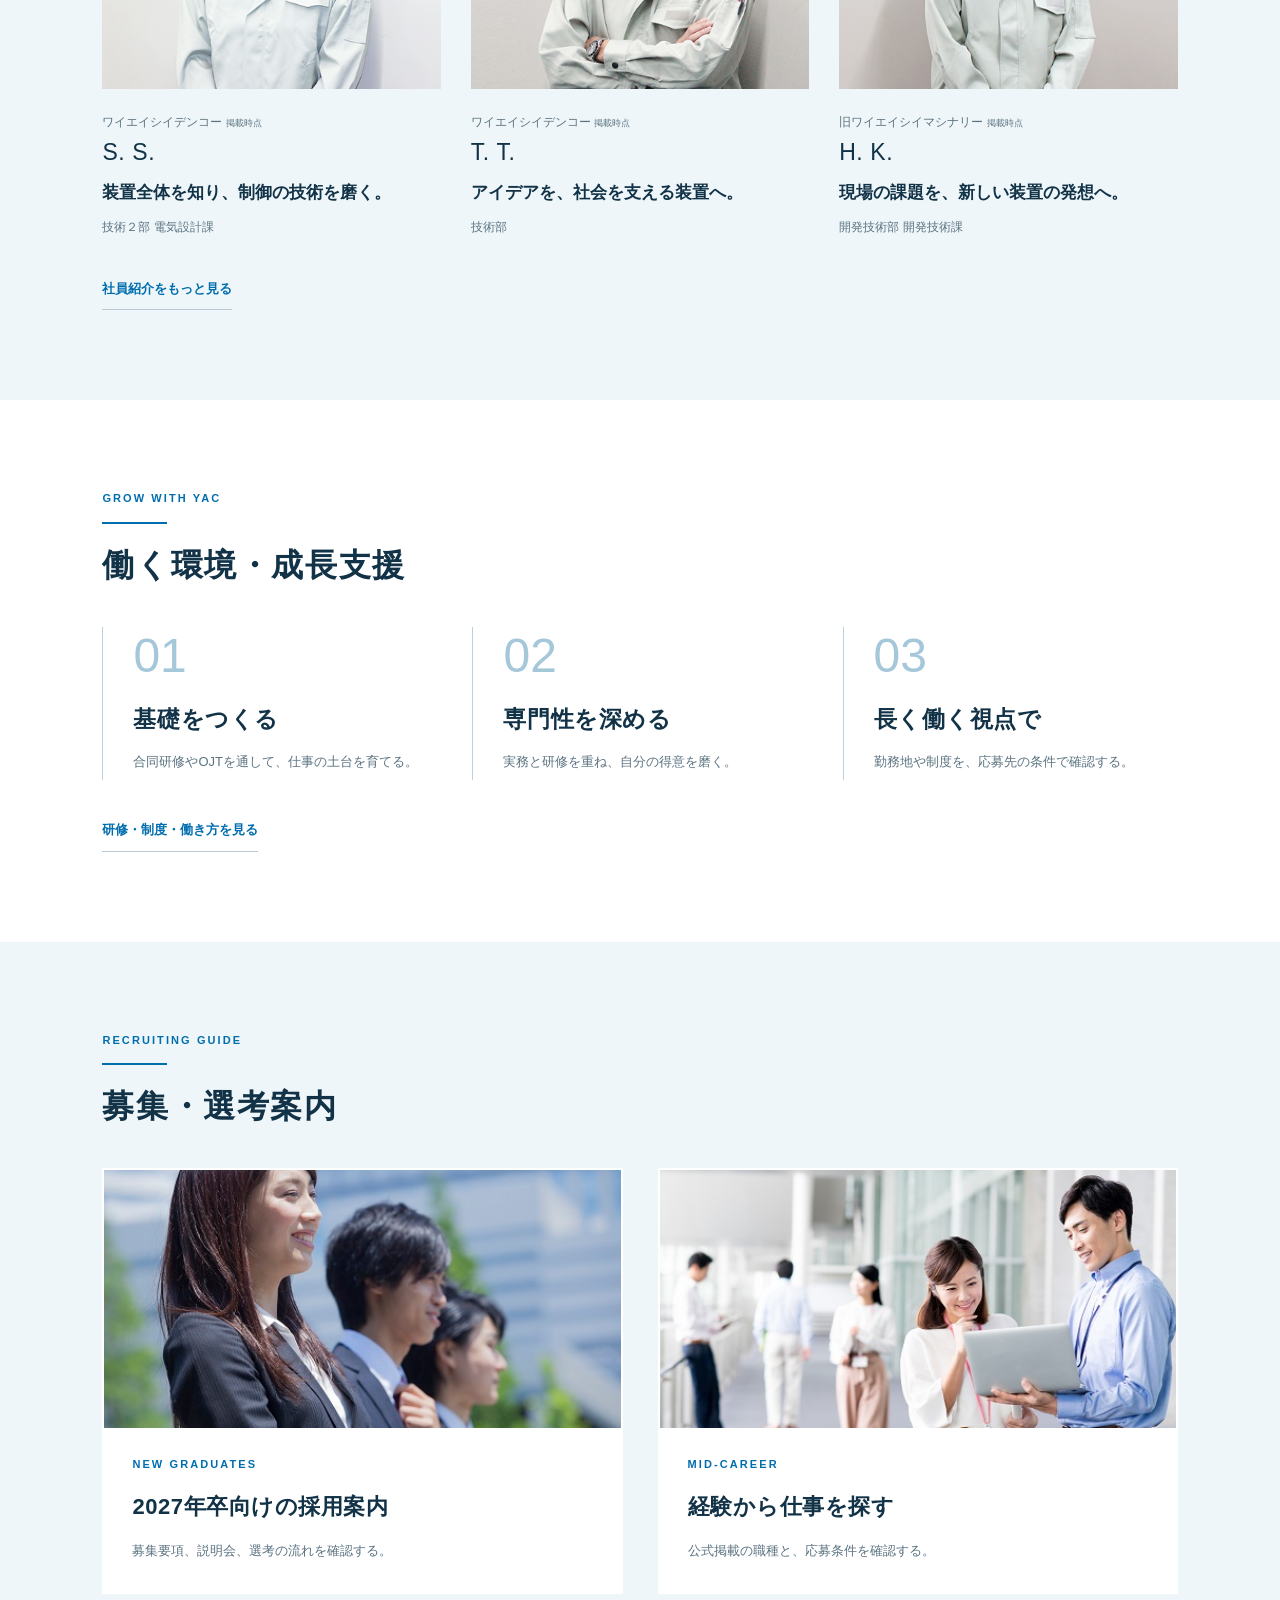
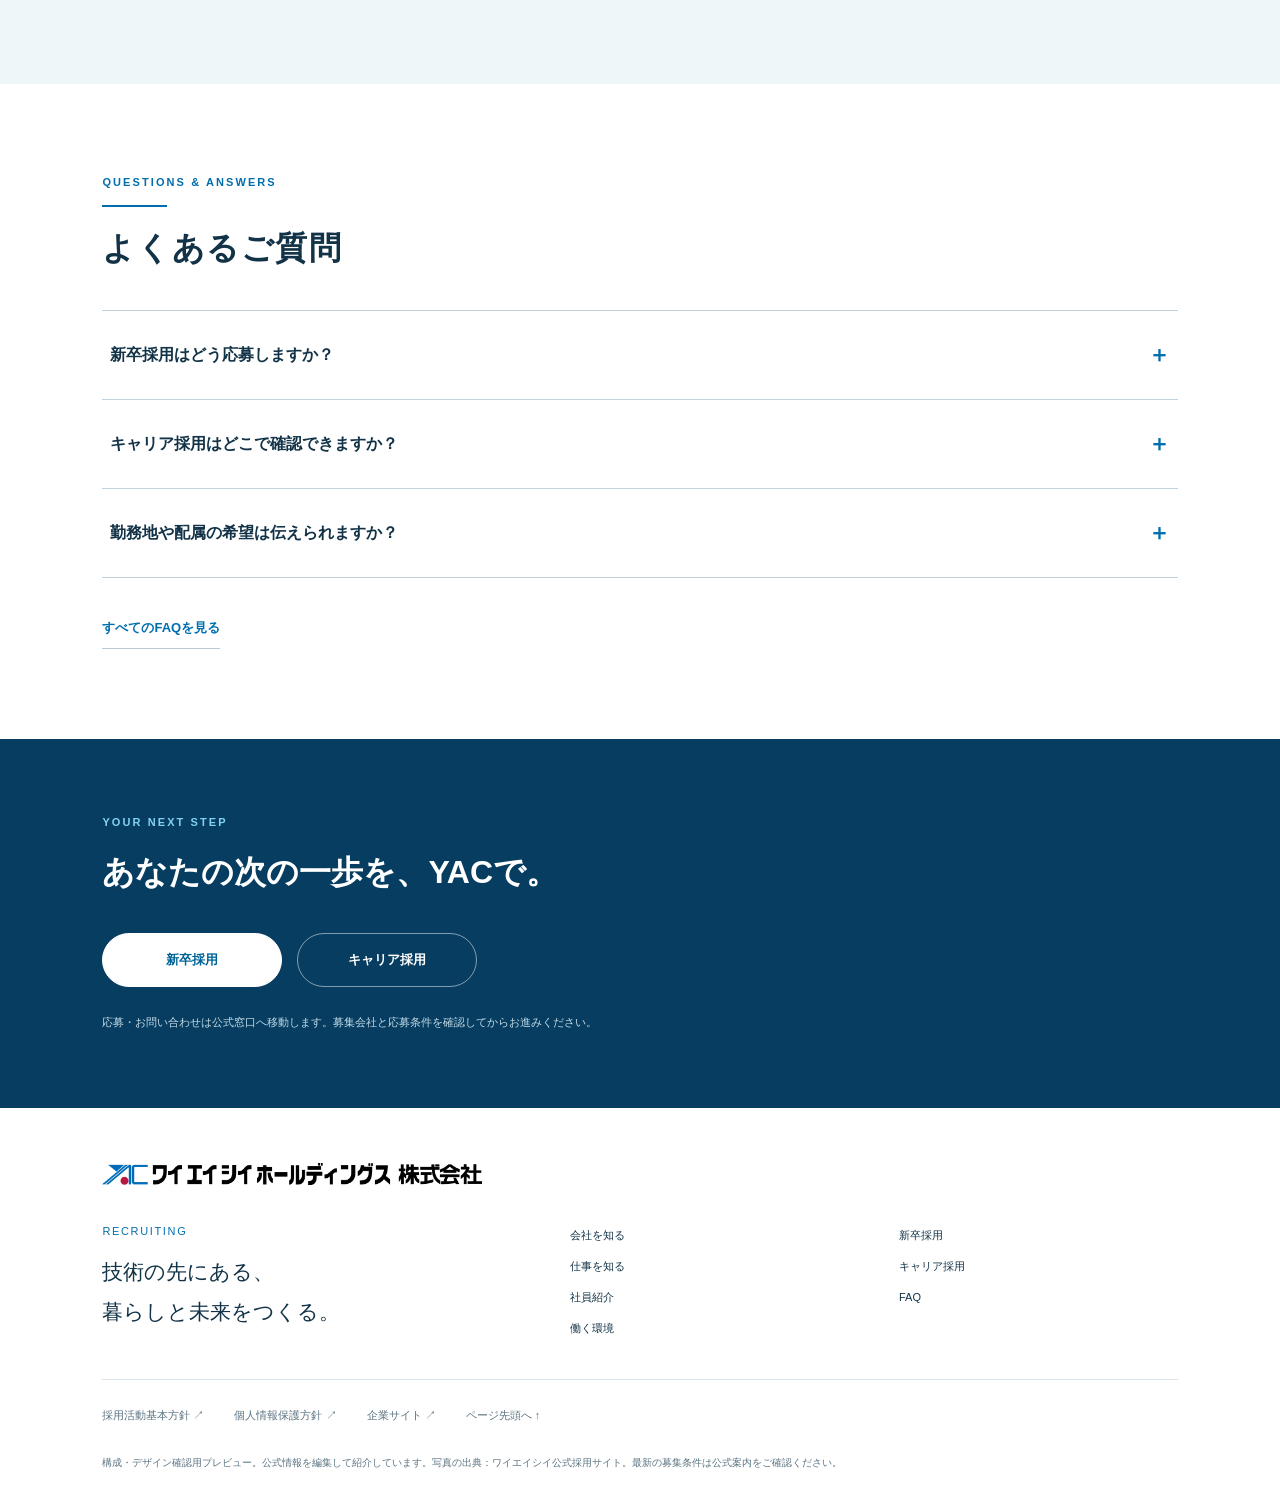
==== commit 8fac6476: "Publish 13-page YAC recruiting site Sync delivery files exactly from source e55b7e636ad49159e264cb97" ====
--- a/index.html
+++ b/index.html
@@ -1 +1 @@
-<!doctype html><html lang="ja"><head><meta charset="utf-8"><meta name="viewport" content="width=device-width,initial-scale=1"><meta name="robots" content="noindex,nofollow"><title>採用情報 | YAC アニメーション確認</title><meta name="description" content="ワイエイシイ採用ページのアニメーション確認用プレビュー"><link rel="stylesheet" href="style.css?v=hero-title-rise-3"><script src="script.js?v=hero-title-rise-3" defer></script><script src="logo-intro.js?v=mobile-rise-1" defer></script></head><body><a class="skip" href="#main">本文へスキップ</a><div class="progress" aria-hidden="true"></div><div class="preview">ANIMATION PREVIEW <span>アニメーション確認用・公式サイトとは別ページです</span><button id="motion" aria-pressed="false">動きを止める</button></div><header><div class="header-tools"><details class="search-menu"><summary class="utility-icon" aria-label="サイト内検索" title="サイト内検索"><svg viewBox="0 0 24 24" width="24" height="24" fill="none" stroke="currentColor" stroke-width="1.5" stroke-linecap="round" stroke-linejoin="round" aria-hidden="true"><circle cx="10.5" cy="10.5" r="6.5"></circle><path d="m15.5 15.5 5 5"></path></svg><span class="sr-only">サイト内検索</span></summary><div class="search-panel"><form action="https://www.yac.co.jp/ja/search_result.html" method="get" role="search"><label for="site-query">サイト内検索</label><div><input id="site-query" name="q" type="search" required placeholder="キーワードを入力"><button type="submit">検索 ↗</button></div><p>検索結果はワイエイシイ公式サイトで開きます。</p></form></div></details><a class="utility-icon" href="https://www.yac.co.jp/ja/contact.html" aria-label="お問い合わせ" title="お問い合わせ"><svg viewBox="0 0 24 24" width="24" height="24" fill="none" stroke="currentColor" stroke-width="1.5" stroke-linecap="round" stroke-linejoin="round" aria-hidden="true"><rect x="3" y="5" width="18" height="14" rx="1"></rect><path d="m3 6 9 7 9-7"></path></svg><span class="sr-only">お問い合わせ</span></a><details class="language-menu"><summary class="utility-icon language-trigger" aria-label="Language 言語を選択" aria-controls="language-options" aria-expanded="false" title="Language"><svg viewBox="0 0 24 24" width="24" height="24" fill="none" stroke="currentColor" stroke-width="1.5" stroke-linecap="round" stroke-linejoin="round" aria-hidden="true"><circle cx="12" cy="12" r="9"></circle><ellipse cx="12" cy="12" rx="4" ry="9"></ellipse><path d="M3 12h18"></path></svg><span>Language</span><svg class="language-chevron" viewBox="0 0 20 20" width="14" height="14" fill="none" stroke="currentColor" stroke-width="1.7" stroke-linecap="round" stroke-linejoin="round" aria-hidden="true"><path d="m5 7.5 5 5 5-5"></path></svg></summary><div class="language-panel"><nav id="language-options" class="language-options" aria-label="表示言語を選択"><a href="https://www.yac.co.jp/ja/index.html" lang="ja"><span><b>JP</b>日本語</span><span aria-hidden="true">↗</span></a><a href="https://www.yac.co.jp/en.html" lang="en"><span><b>EN</b>English</span><span aria-hidden="true">↗</span></a></nav></div></details></div><div class="header-main"><a href="https://www.yac.co.jp/ja.html" class="brand"><img src="assets/logo.png" alt="ワイエイシイホールディングス株式会社"></a><div class="utility"><details class="group-menu"><summary>グループ企業 <svg class="group-chevron" viewBox="0 0 20 20" width="16" height="16" fill="none" stroke="currentColor" stroke-width="2" stroke-linecap="round" stroke-linejoin="round" aria-hidden="true"><path d="m5 7.5 5 5 5-5"></path></svg></summary><div class="group-panel"><a href="https://www.yac.co.jp/ja.html">ワイエイシイホールディングス株式会社 <span aria-hidden="true">↗</span></a><a href="https://www.yac.co.jp/ja/mechatronics.html">ワイエイシイメカトロニクス株式会社 <span aria-hidden="true">↗</span></a><a href="http://www.garter.co.jp/">ワイエイシイガーター株式会社 <span aria-hidden="true">↗</span></a><a href="http://yacdastech.co.jp/">旧株式会社ワイエイシイダステック <span aria-hidden="true">↗</span></a><a href="https://www.yac.co.jp/ja/beam.html">ワイエイシイビーム株式会社 <span aria-hidden="true">↗</span></a><a href="http://www.yacelex.co.jp/">ワイエイシイエレックス株式会社 <span aria-hidden="true">↗</span></a><a href="https://www.yac.co.jp/ja/bio.html">ワイエイシイバイオ株式会社 <span aria-hidden="true">↗</span></a><a href="http://www.yac.com.sg/">YAC Systems Singapore Pte Ltd <span aria-hidden="true">↗</span></a><a href="http://www.ohkura.co.jp/">大倉電気株式会社 <span aria-hidden="true">↗</span></a><a href="https://www.yac-denko.co.jp/index.html">株式会社ワイエイシイデンコー <span aria-hidden="true">↗</span></a><a href="https://www.yac.co.jp/ja/machinery.html">旧ワイエイシイマシナリー株式会社 <span aria-hidden="true">↗</span></a><a href="https://jeih.co.jp/">JEインターナショナル株式会社 <span aria-hidden="true">↗</span></a><a href="https://www.techno-optis.com/">株式会社テクノオプティス <span aria-hidden="true">↗</span></a><a href="https://www.sanwa-meter.co.jp/japan/">三和電気計器株式会社 <span aria-hidden="true">↗</span></a></div></details><a href="https://www.yac.co.jp/ja/company/network.html">拠点・ネットワーク <span aria-hidden="true">↗</span></a></div><button class="menu" aria-expanded="false" aria-controls="mobile-nav" aria-label="メニューを開く"><span class="menu-icon" aria-hidden="true"><span></span><span></span><span></span></span></button></div><nav class="corporate-nav" aria-label="企業ナビゲーション"><a href="https://www.yac.co.jp/ja/group.html">ワイエイシイグループとは</a><a href="https://www.yac.co.jp/ja/business.html">事業領域</a><a href="https://www.yac.co.jp/ja/ir.html">投資家情報</a><a href="https://www.yac.co.jp/ja/company.html">会社情報</a><a href="https://www.yac.co.jp/ja/recruit.html" class="current" aria-current="page">採用情報</a></nav></header><nav id="mobile-nav" hidden aria-label="モバイルナビゲーション"><a href="https://www.yac.co.jp/ja/group.html">ワイエイシイグループとは</a><a href="https://www.yac.co.jp/ja/business.html">事業領域</a><a href="https://www.yac.co.jp/ja/ir.html">投資家情報</a><a href="https://www.yac.co.jp/ja/company.html">会社情報</a><a href="https://www.yac.co.jp/ja/recruit.html" class="current" aria-current="page">採用情報</a><a href="#about">YACを知る</a><a href="#people">先輩メッセージ</a><a href="#recruit">募集情報</a></nav><main id="main"><section class="hero" aria-labelledby="hero-title"><div class="hero-media"><img class="hero-photo" src="assets/hero.jpg" alt="YACで働く社員のイメージ" fetchpriority="high"><div class="hero-shade"></div></div><div class="hero-text"><p class="eyebrow">Y.A.C. GROUP / RECRUITING</p><h1 id="hero-title" aria-label="RECRUIT 採用情報"><span class="recruit-word" aria-hidden="true"><span class="recruit-letter" style="--letter:0">R</span><span class="recruit-letter" style="--letter:1">E</span><span class="recruit-letter" style="--letter:2">C</span><span class="recruit-letter" style="--letter:3">R</span><span class="recruit-letter" style="--letter:4">U</span><span class="recruit-letter" style="--letter:5">I</span><span class="recruit-letter" style="--letter:6">T</span></span><small>採用情報</small></h1></div><a class="scroll" href="#news"><span>SCROLL TO EXPLORE</span><i>↓</i></a><span class="hero-index" aria-hidden="true">01 — RECRUIT</span></section><div class="breadcrumb"><a href="https://www.yac.co.jp/ja.html">ホーム</a><span>／</span>採用情報</div><section id="news" class="news wrap"><div class="section-head reveal"><p class="eyebrow">LATEST NEWS</p><h2>採用ニュース</h2></div><div class="news-list"><a class="news-row reveal" href="https://www.yac.co.jp/ja/recruit/fresh.html"><time>2026.03.02</time><span class="news-tags"><span class="tag">採用</span></span><strong>新卒採用　2027年卒</strong><b>↗</b></a><a class="news-row reveal" href="https://www.yac.co.jp/ja/recruit/career/positions.html#a03"><time>2025.09.25</time><span class="news-tags"><span class="tag">メカトロニクス</span><span class="tag">営 業</span></span><strong>キャリア採用　法人営業職</strong><b>↗</b></a><a class="news-row reveal" href="https://www.yac.co.jp/ja/recruit/career/positions.html#a01"><time>2025.07.01</time><span class="news-tags"><span class="tag">メカトロニクス</span><span class="tag">設 計</span></span><strong>キャリア採用　電気設計職</strong><b>↗</b></a></div></section><section id="about" class="about"><div class="wrap"><div class="section-head reveal"><p class="eyebrow">DISCOVER YAC</p><h2>ワイエイシイを知る</h2></div><div class="about-grid"><a class="feature reveal" href="https://www.yac.co.jp/ja/recruit/message.html"><div class="photo"><img loading="lazy" src="assets/message.jpg" alt="陽の光を受ける緑の葉"></div><div class="feature-title"><div><p class="eyebrow">01 / MESSAGE</p><h3>採用メッセージ</h3></div><span class="circle">↗</span></div></a><a class="feature reveal" href="https://www.yac.co.jp/ja/recruit/work.html"><div class="photo"><img loading="lazy" src="assets/work.jpg" alt="様々な職種で働く人々のシルエット"></div><div class="feature-title"><div><p class="eyebrow">02 / OUR WORK</p><h3>ワイエイシイの仕事</h3></div><span class="circle">↗</span></div></a></div></div></section><section id="people" class="people wrap"><div class="section-top"><div class="section-head reveal"><p class="eyebrow">PEOPLE & STORIES</p><h2>先輩メッセージ</h2></div></div><div class="people-grid"><a class="person reveal" href="https://www.yac.co.jp/ja/recruit/senior/technologies_ss.html"><div class="portrait"><img loading="lazy" src="assets/ss.jpg" alt="ワイエイシイデンコー S. S."><span class="person-no">01</span><span class="circle">↗</span></div><p class="company">ワイエイシイデンコー</p><h3>S. S.</h3><p class="department">技術２部　電気設計課</p></a><a class="person reveal" href="https://www.yac.co.jp/ja/recruit/senior/technologies_tt.html"><div class="portrait"><img loading="lazy" src="assets/tt.jpg" alt="ワイエイシイデンコー T. T."><span class="person-no">02</span><span class="circle">↗</span></div><p class="company">ワイエイシイデンコー</p><h3>T. T.</h3><p class="department">技術部</p></a><a class="person reveal" href="https://www.yac.co.jp/ja/recruit/senior/machinery_hk.html"><div class="portrait"><img loading="lazy" src="assets/hk.jpg" alt="ワイエイシイマシナリー H. K."><span class="person-no">03</span><span class="circle">↗</span></div><p class="company">ワイエイシイマシナリー</p><h3>H. K.</h3><p class="department">開発技術部　開発技術課</p></a></div><div class="people-bottom"><a class="text-link reveal" href="https://www.yac.co.jp/ja/recruit/senior.html">先輩メッセージ一覧 <span>↗</span></a></div></section><section id="recruit" class="recruit"><div class="wrap"><div class="section-head reveal"><p class="eyebrow">YOUR NEXT STEP</p><h2>採用情報</h2></div><div class="recruit-grid"><a class="recruit-card reveal" href="https://www.yac.co.jp/ja/recruit/fresh.html"><img src="assets/fresh.jpg" loading="lazy" alt="新卒採用のイメージ"><div><p class="eyebrow">NEW GRADUATES</p><h3>新卒採用</h3><p>募集情報を見る <span>↗</span></p></div></a><a class="recruit-card reveal" href="https://www.yac.co.jp/ja/recruit/career.html"><img src="assets/career.jpg" loading="lazy" alt="キャリア採用のイメージ"><div><p class="eyebrow">MID-CAREER</p><h3>キャリア採用</h3><p>募集情報を見る <span>↗</span></p></div></a></div><div class="support reveal"><a href="https://www.yac.co.jp/ja/recruit/faq.html">よくあるご質問 <span>↗</span></a><a class="contact-hover" href="https://www.yac.co.jp/ja/recruit/contact3.html">お問い合わせ <span>↗</span></a></div><a class="policy-button contact-hover reveal" href="https://www.yac.co.jp/ja/recruit/recruit_policy.html">ワイエイシイグループ採用活動基本方針 <span aria-hidden="true">↗</span></a><p class="official-note">募集要項・応募・お問い合わせは、リンク先の公式サイトでご確認ください。</p></div></section></main><nav class="site-menu" aria-label="サイト全体のメニュー"><div class="wrap site-menu-grid"><section class="site-menu-column"><h2><a href="https://www.yac.co.jp/ja/group.html">ワイエイシイグループとは</a></h2></section><section class="site-menu-column"><h2><a href="https://www.yac.co.jp/ja/business.html">事業領域</a></h2><ul><li><a href="https://www.yac.co.jp/ja/business/mechatronics.html"><span aria-hidden="true">›</span>半導体・メカトロニクス関連事業</a></li><li><a href="https://www.yac.co.jp/ja/business/industrial.html"><span aria-hidden="true">›</span>環境・社会インフラ関連事業</a></li><li><a href="https://www.yac.co.jp/ja/business/electronics.html"><span aria-hidden="true">›</span>医療・ヘルスケア関連事業</a></li></ul></section><section class="site-menu-column"><h2><a href="https://www.yac.co.jp/ja/ir.html">投資家情報</a></h2><ul><li><a href="https://www.yac.co.jp/ja/ir/news.html"><span aria-hidden="true">›</span>IRニュース</a></li><li><a href="https://www.yac.co.jp/ja/ir/management.html"><span aria-hidden="true">›</span>経営方針</a></li><li><a href="https://www.yac.co.jp/ja/ir/finance.html"><span aria-hidden="true">›</span>業績・財務</a></li><li><a href="https://www.yac.co.jp/ja/ir/library.html"><span aria-hidden="true">›</span>IRライブラリ</a></li><li><a href="https://www.yac.co.jp/ja/ir/stock.html"><span aria-hidden="true">›</span>株式情報</a></li><li><a href="https://www.yac.co.jp/ja/ir/event.html"><span aria-hidden="true">›</span>IRイベント</a></li><li><a href="https://www.yac.co.jp/ja/ir/policy.html"><span aria-hidden="true">›</span>IRポリシー</a></li><li><a href="https://www.yac.co.jp/ja/ir/faq.html"><span aria-hidden="true">›</span>IRよくあるご質問</a></li><li><a href="https://www.yac.co.jp/ja/ir/contact2.html"><span aria-hidden="true">›</span>お問い合わせ</a></li><li><a href="https://www.yac.co.jp/ja/ir/announce.html"><span aria-hidden="true">›</span>電子公告</a></li><li><a href="https://www.yac.co.jp/ja/ir/disclaimer.html"><span aria-hidden="true">›</span>免責事項</a></li></ul></section><section class="site-menu-column"><h2><a href="https://www.yac.co.jp/ja/company.html">会社情報</a></h2><ul><li><a href="https://www.yac.co.jp/ja/company/message.html"><span aria-hidden="true">›</span>ごあいさつ</a></li><li><a href="https://www.yac.co.jp/ja/company/vision.html"><span aria-hidden="true">›</span>企業理念</a></li><li><a href="https://www.yac.co.jp/ja/company/outline.html"><span aria-hidden="true">›</span>会社概要</a></li><li><a href="https://www.yac.co.jp/ja/company/executives.html"><span aria-hidden="true">›</span>役員</a></li><li><a href="https://www.yac.co.jp/ja/company/organization.html"><span aria-hidden="true">›</span>組織図</a></li><li><a href="https://www.yac.co.jp/ja/company/history.html"><span aria-hidden="true">›</span>沿革</a></li><li><a href="https://www.yac.co.jp/ja/company/network.html"><span aria-hidden="true">›</span>拠点・ネットワーク</a></li><li><a href="https://www.yac.co.jp/ja/company/Sustainability.html"><span aria-hidden="true">›</span>サステナビリティ</a></li></ul></section><section class="site-menu-column"><h2><a href="https://www.yac.co.jp/ja/recruit.html">採用情報</a></h2><ul><li><a href="https://www.yac.co.jp/ja/recruit/message.html"><span aria-hidden="true">›</span>採用メッセージ</a></li><li><a href="https://www.yac.co.jp/ja/recruit/work.html"><span aria-hidden="true">›</span>ワイエイシイの仕事</a></li><li><a href="https://www.yac.co.jp/ja/recruit/senior.html"><span aria-hidden="true">›</span>先輩メッセージ</a></li><li><a href="https://www.yac.co.jp/ja/recruit/fresh.html"><span aria-hidden="true">›</span>新卒採用</a></li><li><a href="https://www.yac.co.jp/ja/recruit/career.html"><span aria-hidden="true">›</span>キャリア採用</a></li><li><a href="https://www.yac.co.jp/ja/recruit/faq.html"><span aria-hidden="true">›</span>よくあるご質問</a></li><li><a href="https://www.yac.co.jp/ja/recruit/contact3.html"><span aria-hidden="true">›</span>お問い合わせ</a></li></ul><a class="site-menu-map" href="https://www.yac.co.jp/ja/sitemap.html">サイトマップ <span aria-hidden="true">↗</span></a></section></div></nav><footer><div class="wrap"><img src="assets/logo.png" alt="ワイエイシイホールディングス株式会社"><div class="footer-bottom"><p>アニメーション確認用プレビュー<br>写真・掲載情報の出典：ワイエイシイ公式採用サイト（2026年10月19日確認）</p><a href="https://www.yac.co.jp/ja/recruit.html">公式採用ページ ↗</a><a href="#main" class="back">↑<span>TOP</span></a></div></div></footer></body></html>
+<!doctype html><html lang="ja"><head><meta charset="utf-8"><meta name="viewport" content="width=device-width,initial-scale=1"><meta name="robots" content="noindex,nofollow"><title>採用TOP | YAC 採用サイトプレビュー</title><meta name="description" content="YAC採用サイトの構成確認用プレビュー。採用TOPのご案内。"><link rel="stylesheet" href="style.css?v=recruit-multi-1"><link rel="stylesheet" href="recruit-site.css?v=3"><script src="site.js?v=2" defer></script><script src="logo-intro.js?v=mobile-rise-1" defer></script></head><body><a class="skip" href="#main">本文へスキップ</a><div class="progress" aria-hidden="true"></div><div class="preview">RECRUIT SITE PREVIEW <span>採用サイト構成確認用・公式サイトとは別ページです</span><button id="motion" aria-pressed="false">動きを止める</button></div><header class="recruit-header"><div class="header-tools"><a class="corporate-button" href="https://www.yac.co.jp/ja/index.html">企業サイト</a><span>Y.A.C. GROUP / RECRUITING</span></div><div class="header-main"><a class="brand" href="index.html"><img src="assets/logo.png" alt="ワイエイシイホールディングス株式会社"></a><div class="utility"><a href="graduates.html">新卒採用</a><a href="career.html">キャリア採用</a></div><button class="menu" aria-expanded="false" aria-controls="mobile-nav" aria-label="メニューを開く"><span class="menu-icon" aria-hidden="true"><span></span><span></span><span></span></span></button></div><nav class="corporate-nav" aria-label="採用サイトメニュー"><a href="company.html">会社を知る</a><a href="work.html">仕事を知る</a><a href="people.html">社員紹介</a><a href="environment.html">働く環境</a><details class="recruit-dropdown"><summary aria-expanded="false">採用情報<span class="recruit-chevron" aria-hidden="true"></span></summary><div><a href="graduates.html">新卒採用</a><a href="career.html">キャリア採用</a><a href="faq.html">FAQ</a></div></details></nav></header><nav id="mobile-nav" hidden aria-label="モバイルメニュー"><a href="company.html">会社を知る</a><a href="work.html">仕事を知る</a><a href="people.html">社員紹介</a><a href="environment.html">働く環境</a><div class="mobile-recruit"><p>採用情報</p><a href="graduates.html">新卒採用</a><a href="career.html">キャリア採用</a><a href="faq.html">FAQ</a></div><a href="https://www.yac.co.jp/ja/recruit/contact3.html">応募・お問い合わせ ↗</a></nav><main id="main"><section class="hero" aria-labelledby="hero-title"><div class="hero-media"><img class="hero-photo" src="assets/hero.jpg" alt="YACで働く社員のイメージ" fetchpriority="high"><div class="hero-shade"></div></div><div class="hero-text"><p class="eyebrow">Y.A.C. GROUP / RECRUITING</p><h1 id="hero-title" aria-label="RECRUIT 採用情報"><span class="recruit-word" aria-hidden="true"><span class="recruit-letter" style="--letter:0">R</span><span class="recruit-letter" style="--letter:1">E</span><span class="recruit-letter" style="--letter:2">C</span><span class="recruit-letter" style="--letter:3">R</span><span class="recruit-letter" style="--letter:4">U</span><span class="recruit-letter" style="--letter:5">I</span><span class="recruit-letter" style="--letter:6">T</span></span><small>採用情報</small></h1></div><a class="scroll" href="#entry"><span>SCROLL TO EXPLORE</span><i>↓</i></a><span class="hero-index" aria-hidden="true">01 — RECRUIT</span></section><section class="content-section " id="entry"><div class="wrap"><div class="section-head"><p class="eyebrow">FIND YOUR WAY</p></div><div class="entry-grid"><a href="graduates.html"><span>NEW GRADUATES</span><h3>新卒採用</h3><p>あなたの挑戦が未来をつくる。</p></a><a href="career.html"><span>MID-CAREER</span><h3>キャリア採用</h3><p>経験を、次の挑戦につなぐ。</p></a></div></div></section><section class="content-section pale" id="company"><div class="wrap"><div class="section-head"><p class="eyebrow">DISCOVER YAC</p><h2>ワイエイシイを知る</h2></div><div class="editorial-split"><img src="assets/message.jpg" alt="光を受ける緑の葉" loading="lazy"><div><h3>暮らしの見えないところに、<br>私たちの技術。</h3><p>半導体、ディスプレイ、医療など。YACの装置や技術は、製品をつくる現場と、その先の日常を支えています。</p><a class="text-link no-arrow" href="company.html">社会とYACのつながりを見る</a></div></div></div></section><section class="content-section " id="work"><div class="wrap"><div class="section-head"><p class="eyebrow">OUR WORK</p><h2>仕事を知る</h2></div><p class="section-intro">ひとつの装置は、いくつもの専門性から生まれる。<br>自分の関心に合う仕事と、そのつながりを探してみませんか。</p><div class="role-list"><a href="work.html#design"><span>01</span><strong>設計</strong><p>機械・電気・ソフトウェアの知識で、装置の構造と動きをつくる。</p></a><a href="work.html#development"><span>02</span><strong>開発</strong><p>新しい加工方法や装置を考え、試験と改良を重ねる。</p></a><a href="work.html#production"><span>03</span><strong>生産技術・調達</strong><p>図面を製品へ変える工程と、品質を支える部品供給を整える。</p></a><a href="work.html#sales"><span>04</span><strong>営業・サービス</strong><p>顧客の課題を捉え、提案から納入後の支援までつなぐ。</p></a><a href="work.html#corporate"><span>05</span><strong>管理・コーポレート</strong><p>人事・経理・情報システムなどの専門性で事業運営を支える。</p></a></div><a class="text-link no-arrow" href="work.html">職種の役割とつながりを見る</a></div></section><section class="content-section pale" id="people"><div class="wrap"><div class="section-head"><p class="eyebrow">PEOPLE & STORIES</p><h2>社員紹介</h2></div><p class="info-note">公式社員記事から紹介しています。所属・仕事内容は記事掲載時点の情報です。</p><div class="people-grid"><a class="person" href="people-ss.html"><div class="portrait"><img src="assets/ss.jpg" alt="S. S.さんの公式記事掲載写真" loading="lazy"><span class="person-no">01</span></div><p class="company">ワイエイシイデンコー <small>掲載時点</small></p><h3>S. S.</h3><p class="person-story">装置全体を知り、制御の技術を磨く。</p><p class="department">技術２部 電気設計課</p></a><a class="person" href="people-tt.html"><div class="portrait"><img src="assets/tt.jpg" alt="T. T.さんの公式記事掲載写真" loading="lazy"><span class="person-no">02</span></div><p class="company">ワイエイシイデンコー <small>掲載時点</small></p><h3>T. T.</h3><p class="person-story">アイデアを、社会を支える装置へ。</p><p class="department">技術部</p></a><a class="person" href="people-hk.html"><div class="portrait"><img src="assets/hk.jpg" alt="H. K.さんの公式記事掲載写真" loading="lazy"><span class="person-no">03</span></div><p class="company">旧ワイエイシイマシナリー <small>掲載時点</small></p><h3>H. K.</h3><p class="person-story">現場の課題を、新しい装置の発想へ。</p><p class="department">開発技術部 開発技術課</p></a></div><a class="text-link no-arrow" href="people.html">社員紹介をもっと見る</a></div></section><section class="content-section " id="environment"><div class="wrap"><div class="section-head"><p class="eyebrow">GROW WITH YAC</p><h2>働く環境・成長支援</h2></div><div class="growth-band"><div><span>01</span><h3>基礎をつくる</h3><p>合同研修やOJTを通して、仕事の土台を育てる。</p></div><div><span>02</span><h3>専門性を深める</h3><p>実務と研修を重ね、自分の得意を磨く。</p></div><div><span>03</span><h3>長く働く視点で</h3><p>勤務地や制度を、応募先の条件で確認する。</p></div></div><a class="text-link no-arrow" href="environment.html">研修・制度・働き方を見る</a></div></section><section class="content-section pale" id="recruit"><div class="wrap"><div class="section-head"><p class="eyebrow">RECRUITING GUIDE</p><h2>募集・選考案内</h2></div><div class="guide-grid"><a href="graduates.html"><img src="assets/fresh.jpg" alt="新卒採用のイメージ" loading="lazy"><div><p class="eyebrow">NEW GRADUATES</p><h3>2027年卒向けの採用案内</h3><p>募集要項、説明会、選考の流れを確認する。</p></div></a><a href="career.html"><img src="assets/career.jpg" alt="キャリア採用のイメージ" loading="lazy"><div><p class="eyebrow">MID-CAREER</p><h3>経験から仕事を探す</h3><p>公式掲載の職種と、応募条件を確認する。</p></div></a></div></div></section><section class="content-section " id="faq"><div class="wrap"><div class="section-head"><p class="eyebrow">QUESTIONS & ANSWERS</p><h2>よくあるご質問</h2></div><div class="faq-list"><details><summary>新卒採用はどう応募しますか？<span aria-hidden="true">＋</span></summary><div class="faq-panel"><div class="faq-content"><p>公式窓口からエントリーすると、説明会の案内を受けられます。<a href="graduates.html">新卒採用の流れを見る →</a></p></div></div></details><details><summary>キャリア採用はどこで確認できますか？<span aria-hidden="true">＋</span></summary><div class="faq-panel"><div class="faq-content"><p>公式の職種別情報で業務・要件を確認し、受付状況と応募方法を採用担当へご確認ください。<a href="career.html">掲載職種を見る →</a></p></div></div></details><details><summary>勤務地や配属の希望は伝えられますか？<span aria-hidden="true">＋</span></summary><div class="faq-panel"><div class="faq-content"><p>公式FAQでは、選考前に希望を確認すると案内されています。最終的な配属は適性や事業部門の状況を含めて判断される場合があります。</p></div></div></details></div><a class="text-link no-arrow" href="faq.html">すべてのFAQを見る</a></div></section></main><section class="entry-section"><div class="wrap"><p class="eyebrow">YOUR NEXT STEP</p><h2>あなたの次の一歩を、YACで。</h2><div class="entry-actions"><a class="button light no-arrow" href="https://www.yac.co.jp/ja/recruit/contact3.html">新卒採用</a><a class="button outline-light no-arrow" href="career.html">キャリア採用</a></div><p class="entry-note">応募・お問い合わせは公式窓口へ移動します。募集会社と応募条件を確認してからお進みください。</p></div></section><footer class="recruit-footer"><div class="wrap"><a class="footer-brand" href="index.html"><img src="assets/logo.png" alt="ワイエイシイホールディングス株式会社"></a><div class="footer-grid"><div><p class="footer-label">RECRUITING</p><p>技術の先にある、<br>暮らしと未来をつくる。</p></div><nav aria-label="フッターメニュー"><a href="company.html">会社を知る</a><a href="work.html">仕事を知る</a><a href="people.html">社員紹介</a><a href="environment.html">働く環境</a></nav><nav aria-label="採用情報"><a href="graduates.html">新卒採用</a><a href="career.html">キャリア採用</a><a href="faq.html">FAQ</a></nav></div><div class="footer-legal"><a href="https://www.yac.co.jp/ja/recruit/recruit_policy.html">採用活動基本方針 ↗</a><a href="https://www.yac.co.jp/ja/privacy.html">個人情報保護方針 ↗</a><a href="https://www.yac.co.jp/ja/index.html">企業サイト ↗</a><a href="#main">ページ先頭へ ↑</a></div><p class="footer-note">構成・デザイン確認用プレビュー。公式情報を編集して紹介しています。写真の出典：ワイエイシイ公式採用サイト。最新の募集条件は公式案内をご確認ください。</p></div></footer></body></html>
--- a/recruit-site.css
+++ b/recruit-site.css
@@ -0,0 +1,28 @@
+:root{--ink:#123347;--blue:#006eae;--muted:#5b7381;--pale:#eff6f9}body{font-size:15px;line-height:1.9}main{min-width:0}p{overflow-wrap:anywhere}a{touch-action:manipulation}a:focus-visible,summary:focus-visible{outline:3px solid #ed9b20;outline-offset:4px}h1,h2,h3{overflow-wrap:anywhere}html{scroll-padding-top:190px}.recruit-header{height:auto;display:block;padding:0;position:sticky;top:0;background:white;z-index:50}.header-tools{height:38px;font-size:10px;gap:24px;color:var(--muted)}.header-tools>span{font:9px Arial;letter-spacing:.15em}.header-main{height:76px;display:flex;align-items:center;justify-content:space-between;padding:0 3.5%}.brand{width:min(440px,42%)}.corporate-nav{height:48px;justify-content:flex-end;padding:0 3.5%;gap:10px}.corporate-nav>a{font-size:13px;padding:0 20px}.corporate-nav>a[aria-current=page]{color:#00446a;text-decoration:underline;text-underline-offset:9px}.recruit-dropdown{position:relative;font-size:13px;font-weight:700}.recruit-dropdown>summary{list-style:none;cursor:pointer;padding:12px 18px;color:var(--blue)}.recruit-dropdown>summary::-webkit-details-marker{display:none}.recruit-dropdown>div{position:absolute;right:0;top:100%;width:230px;display:grid;background:#fff;box-shadow:0 12px 25px #12334720;border:1px solid #dce7ed;padding:8px;z-index:60}.recruit-dropdown a{padding:12px;border-bottom:1px solid #e8eff3}.recruit-dropdown a:hover{background:var(--pale)}.utility>a{font-size:12px;padding:9px 22px}.menu{display:none}#mobile-nav{position:sticky;top:150px;z-index:49;max-height:calc(100dvh - 150px);overflow:auto;overscroll-behavior:contain}.mobile-recruit{padding:12px}.mobile-recruit p{font-size:11px;color:var(--muted)}.mobile-recruit a{display:block;margin-left:12px}.content-section{padding:90px 0}.pale{background:var(--pale)}.content-section .section-head{margin-bottom:38px}.content-section h3{font-size:23px;line-height:1.6;letter-spacing:.025em}.section-head h2{font-size:32px}.section-intro{max-width:760px;font-size:16px;color:var(--muted);margin:0 0 36px}.section-head .eyebrow:after{left:0;transform:none;width:65px}.content-section .text-link,.source-note .text-link{width:max-content;max-width:100%;align-items:center;margin-top:30px;font-size:13px;color:var(--blue);font-weight:600;gap:22px}.content-section .text-link:hover{color:#003b60;border-bottom-color:var(--blue)}.entry-overview{padding-top:65px}.entry-grid{display:grid;grid-template-columns:1fr 1fr;border-top:1px solid #b5cbd7;border-bottom:1px solid #b5cbd7}.entry-grid>a{padding:30px 34px;position:relative;transition:background .25s}.entry-grid>a+a{border-left:1px solid #b5cbd7}.entry-grid>a:hover{background:#f1f8fc}.entry-grid span{font:10px Arial;letter-spacing:.15em;color:var(--blue)}.entry-grid h3{font-size:29px;margin:7px 0}.entry-grid p{font-size:13px;color:var(--muted)}.entry-grid b{position:absolute;right:34px;top:50%;font:24px Arial;color:var(--blue)}.editorial-split{display:grid;grid-template-columns:1.1fr 1fr;gap:65px;align-items:center}.editorial-split>img{width:100%;aspect-ratio:1.7;object-fit:cover}.editorial-split h3{font-size:30px;margin-bottom:22px}.editorial-split p+p{margin-top:20px}.role-list{border-top:1px solid #bbced9}.role-list>a{display:grid;grid-template-columns:35px 180px 1fr 24px;gap:24px;align-items:center;padding:24px 5px;border-bottom:1px solid #bbced9;transition:background .25s}.role-list>a:hover{background:#f2f8fb}.role-list span{font:11px Arial;color:var(--blue)}.role-list strong{font-size:20px}.role-list p{font-size:13px;color:var(--muted)}.role-list b{color:var(--blue)}.people-grid{margin-top:35px}.person .portrait{aspect-ratio:1.1}.person .portrait img{object-position:center 30%}.person .company small{font-size:9px;display:inline-block}.person .person-story{font-size:17px;font-weight:600;line-height:1.7;margin:8px 0}.person .department{color:var(--muted)}.growth-band{display:grid;grid-template-columns:repeat(3,1fr);gap:35px}.growth-band>div{border-left:1px solid #b8d1df;padding:5px 0 5px 30px}.growth-band span{font:48px/1 Arial;color:#a5c7da}.growth-band h3{margin:20px 0 12px}.growth-band p{font-size:13px;color:var(--muted)}.guide-grid{display:grid;grid-template-columns:1fr 1fr;gap:35px}.guide-grid>a{background:white}.guide-grid img{width:100%;aspect-ratio:2;object-fit:cover}.guide-grid a>div{padding:28px;position:relative}.guide-grid p:not(.eyebrow){font-size:13px;color:var(--muted);margin-top:15px}.guide-grid a>div>span{position:absolute;right:28px;bottom:25px;color:var(--blue)}.guide-grid h3{font-size:22px;padding-right:10px}.page-hero{background:#063a5c;color:#fff;padding:60px 0 70px;overflow:hidden}.page-hero-inner{display:grid;grid-template-columns:1.25fr .75fr;align-items:center;gap:60px}.page-hero h1{font-size:clamp(30px,3.3vw,49px);font-weight:600;letter-spacing:.03em;line-height:1.5;margin-bottom:18px}.page-hero .eyebrow{color:#83d1f3}.page-hero p:not(.eyebrow){font-size:14px;max-width:660px;opacity:.9}.page-hero-inner:not(:has(.page-visual)){display:block;max-width:1120px}.page-visual{max-height:230px;overflow:hidden;clip-path:polygon(5% 0,100% 0,100% 94%,0 100%,0 9%)}.page-visual img{width:100%;height:230px;object-fit:cover;object-position:center 28%}.breadcrumb{max-width:1200px;padding:20px 40px;flex-wrap:wrap;gap:9px;line-height:1.7}.prose{max-width:800px}.prose>p{font-size:16px}.prose p+p{margin-top:22px}.prose h3{margin:32px 0 15px}.prose h3:first-child{margin-top:0}.two-columns,.three-columns{display:grid;gap:38px;grid-template-columns:1fr 1fr}.three-columns{grid-template-columns:repeat(3,1fr)}.two-columns article,.three-columns article{border-top:2px solid #8bbbd5;padding-top:22px}.two-columns h3,.three-columns h3{margin-bottom:18px;font-size:22px}.two-columns p,.three-columns p{font-size:14px;color:var(--muted)}.three-columns article>span{font:10px Arial;letter-spacing:.09em;color:var(--blue);display:block;margin-bottom:20px}.check-list{list-style:none;padding:0;margin:26px 0;display:grid;gap:15px}.check-list li{padding:17px 22px 17px 45px;background:#fff;position:relative}.check-list li:before{content:'✓';position:absolute;left:18px;color:var(--blue)}.info-note{font-size:12px;color:#416074;border-left:3px solid #88bdd9;background:#f5f9fc;padding:14px 19px;margin:20px 0 30px;line-height:1.9}.pale .info-note{background:#fff}.small-note{font-size:12px!important;color:var(--muted);margin-top:28px!important}.data-list{margin:0;border-top:1px solid #b9ceda}.data-list>div{display:grid;grid-template-columns:220px 1fr;gap:32px;border-bottom:1px solid #cddce4;padding:24px 8px}.data-list dt{font-weight:600;font-size:14px}.data-list dd{margin:0;font-size:14px;color:#416074;overflow-wrap:anywhere}.button-row{display:flex;flex-wrap:wrap;gap:20px 35px;align-items:center;margin-top:35px}.button{display:inline-flex;align-items:center;justify-content:space-between;gap:25px;padding:15px 25px;background:var(--blue);color:white;border:1px solid var(--blue);border-radius:999px;font-size:13px;font-weight:600;line-height:1.7;min-height:52px}.button:hover{background:#004f80}.button.light{background:white;color:#006398;border-color:white}.button.outline-light{background:transparent;color:white;border-color:#ffffff80}.button.outline-light:hover{background:#ffffff15}.steps{list-style:none;padding:0;margin:0;max-width:900px}.steps li{display:grid;grid-template-columns:60px 1fr;gap:28px;padding:24px 0;border-bottom:1px solid #b9ceda}.steps li>span{font:32px Arial;color:#87b5cf}.steps h3{font-size:21px;margin-bottom:10px}.steps p{font-size:14px;color:var(--muted)}.work-chain{list-style:none;padding:0;display:grid;grid-template-columns:repeat(4,1fr);gap:2px;margin:0 0 35px}.work-chain li{background:#eaf4fa;padding:25px 20px;color:var(--blue);font-size:17px;font-weight:600;position:relative}.work-chain span{display:block;font-size:11px;color:var(--muted);margin-top:12px}.day-list{list-style:none;padding:0;max-width:760px}.day-list li{display:flex;gap:35px;padding:20px;border-bottom:1px solid #cadce5;background:#fff}.day-list time{font:20px Arial;color:var(--blue);width:75px;flex-shrink:0}.day-list p{font-size:14px}.job-list>a{display:flex;align-items:center;justify-content:space-between;padding:35px 30px;border-top:1px solid #b9ceda;gap:30px}.job-list>a:last-child{border-bottom:1px solid #b9ceda}.job-list>a:hover{background:#f3f9fc}.job-list .eyebrow{margin:17px 0 5px}.job-list h3{font-size:28px;margin-bottom:12px}.job-list p:last-child{font-size:13px;color:var(--muted)}.faq-list{border-top:1px solid #bfd2dd}.faq-list details{border-bottom:1px solid #bfd2dd}.faq-list summary{list-style:none;cursor:pointer;display:flex;align-items:center;justify-content:space-between;gap:20px;padding:23px 8px;font-weight:600;font-size:16px}.faq-list summary::-webkit-details-marker{display:none}.faq-list summary>span{font-size:22px;color:var(--blue);transition:transform .2s}.faq-list details[open] summary>span{transform:rotate(45deg)}.faq-list details>div{padding:0 40px 28px 8px;color:var(--muted);font-size:14px}.faq-list a{color:var(--blue);text-decoration:underline;text-underline-offset:3px}.jump-links{display:flex;flex-wrap:wrap;gap:10px;padding-top:35px}.jump-links a{padding:9px 17px;border:1px solid #b9ceda;border-radius:999px;font-size:12px;color:var(--blue)}.source-note{padding-top:30px;padding-bottom:45px;display:flex;gap:15px 25px;flex-wrap:wrap;align-items:center;border-top:1px solid #dbe7ed}.source-note strong{font-size:11px;color:var(--muted)}.source-note .text-link{margin:0;font-size:11px}.source-note small{font-size:10px;color:var(--muted);width:100%}.entry-section{background:#063d60;color:white;padding:75px 0}.entry-section .eyebrow{color:#83d1f3}.entry-section h2{font-size:32px;line-height:1.6}.entry-actions{display:flex;flex-wrap:wrap;gap:15px;margin-top:35px}.entry-note{font-size:11px;color:#c4dce9;margin-top:25px}.recruit-footer{padding:55px 0 25px;background:white}.footer-brand{display:block;max-width:380px;margin-bottom:40px}.footer-grid{display:grid;grid-template-columns:1.5fr 1fr 1fr;gap:50px}.footer-label{font:11px Arial;color:var(--blue);letter-spacing:.15em;margin-bottom:15px}.footer-grid>div>p:last-child{font-size:21px}.footer-grid nav{display:grid;gap:10px;align-content:start;font-size:13px}.recruit-footer a:hover{text-decoration:underline;text-underline-offset:4px}.footer-legal{border-top:1px solid #d8e5ec;margin-top:40px;padding-top:25px;display:flex;flex-wrap:wrap;gap:15px 30px;font-size:11px;color:var(--muted)}.footer-note{font-size:10px;color:var(--muted);margin-top:28px}.hero .recruit-letter{overflow-wrap:normal}.recruit-word{white-space:nowrap}
+@media(max-width:1050px){.corporate-nav>a{padding:0 11px}.utility>a{font-size:11px;padding:8px 15px}.editorial-split{gap:35px}.role-list>a{grid-template-columns:30px 150px 1fr 20px;gap:15px}.page-hero-inner{gap:35px}.data-list>div{grid-template-columns:175px 1fr}}
+@media(max-width:700px){html{scroll-padding-top:170px}.header-tools{height:36px;padding:0 6%;font-size:9px;gap:12px}.header-tools>span{font-size:8px}.header-main{height:112px;padding:12px 6%;display:grid;grid-template-columns:1fr 44px;gap:13px 8px;align-content:center}.header-main .brand{width:100%;max-width:350px}.utility{grid-column:1/3;grid-row:2;margin:0;gap:10px;display:flex;justify-content:flex-start}.utility>a{font-size:10px;padding:5px 17px;min-height:31px}.corporate-nav{display:none}.menu{display:grid;grid-column:2;grid-row:1;place-items:center;width:44px;height:44px;padding:10px;color:var(--blue)}#mobile-nav{top:148px;max-height:calc(100dvh - 148px);padding:12px 6%}.content-section{padding:55px 0}.content-section .section-head{margin-bottom:28px}.section-head h2{font-size:25px}.content-section h3{font-size:21px}.section-intro{font-size:14px}.entry-overview{padding-top:45px}.entry-grid{grid-template-columns:1fr}.entry-grid>a{padding:23px 15px}.entry-grid>a+a{border-left:0;border-top:1px solid #b5cbd7}.entry-grid h3{font-size:25px}.entry-grid b{right:15px}.editorial-split{grid-template-columns:1fr;gap:27px}.editorial-split h3{font-size:25px}.editorial-split>img{aspect-ratio:1.65}.role-list>a{grid-template-columns:22px 1fr 20px;gap:10px;padding:20px 0}.role-list strong{font-size:18px}.role-list p{grid-column:2;grid-row:2;font-size:12px}.role-list b{grid-column:3;grid-row:1/3}.people-grid{grid-template-columns:1fr;gap:35px}.person .portrait{aspect-ratio:1.25}.person .person-story{font-size:18px}.growth-band{grid-template-columns:1fr;gap:30px}.growth-band>div{padding-left:23px}.growth-band span{font-size:36px}.growth-band h3{margin:10px 0}.guide-grid{grid-template-columns:1fr;gap:25px}.guide-grid a>div{padding:24px}.page-hero{padding:35px 0 42px}.page-hero-inner{grid-template-columns:1fr;gap:28px}.page-hero h1{font-size:29px}.page-hero p:not(.eyebrow){font-size:13px}.page-visual{max-height:160px}.page-visual img{height:160px}.breadcrumb{padding:15px 8%;font-size:10px}.prose>p{font-size:14px}.two-columns,.three-columns{grid-template-columns:1fr;gap:28px}.info-note{font-size:11px;padding:12px 15px;margin:15px 0 25px}.data-list>div{grid-template-columns:1fr;gap:8px;padding:20px 0}.data-list dt{font-size:13px}.data-list dd{font-size:13px}.button-row{gap:15px;margin-top:25px}.button{padding:14px 19px;font-size:12px;max-width:100%}.steps li{grid-template-columns:40px 1fr;gap:17px}.steps h3{font-size:19px}.steps p{font-size:12px}.work-chain{grid-template-columns:1fr 1fr}.work-chain li{font-size:14px;padding:20px 13px}.day-list li{padding:18px 14px;gap:12px}.day-list time{font-size:18px;width:63px}.day-list p{font-size:12px}.job-list>a{padding:26px 8px;gap:12px}.job-list h3{font-size:25px}.job-list .circle{width:36px;height:36px}.faq-list summary{padding:20px 0;font-size:14px}.faq-list details>div{padding:0 8px 24px 0;font-size:13px}.jump-links{gap:8px;padding-top:25px}.jump-links a{font-size:11px;padding:8px 13px}.source-note{padding-top:25px;padding-bottom:30px;gap:12px 18px}.entry-section{padding:50px 0}.entry-section h2{font-size:25px}.entry-actions{display:grid;gap:12px;margin-top:25px}.entry-actions .button{width:100%}.entry-note{font-size:10px}.recruit-footer{padding:40px 0 22px}.footer-brand{margin-bottom:30px}.footer-grid{grid-template-columns:1fr 1fr;gap:28px}.footer-grid>div{grid-column:1/3}.footer-grid>div>p:last-child{font-size:20px}.footer-grid nav{font-size:12px}.footer-legal{gap:12px 18px;font-size:10px}.footer-note{font-size:9px}}
+@media(prefers-reduced-motion:reduce){html{scroll-behavior:auto}*,*:before,*:after{animation:none!important;transition:none!important}.recruit-letter{opacity:1!important;transform:none!important}}
+
+/* Requested arrow-free links retain their full anchor and focus treatment. */
+.no-arrow{gap:0!important}.button.no-arrow{justify-content:center}.role-list>a{grid-template-columns:35px 180px 1fr}.guide-grid h3{padding-right:0}.person:focus-visible .portrait img{transform:scale(1.04)}.guide-grid>a:hover,.guide-grid>a:focus-visible{box-shadow:0 4px 18px #12334718}.entry-actions .no-arrow{min-width:180px}@media(max-width:1050px){.role-list>a{grid-template-columns:30px 150px 1fr}}@media(max-width:700px){.role-list>a{grid-template-columns:22px 1fr}.entry-actions .no-arrow{min-width:0}}
+
+.header-tools .corporate-button{display:inline-flex;align-items:center;justify-content:center;min-height:29px;padding:2px 15px;border:1px solid #b9cfdd;border-radius:4px;background:#eff6f9;color:#005f94;font-weight:600;line-height:1.5;transition:background .2s,color .2s,border-color .2s}
+.header-tools .corporate-button:hover,.header-tools .corporate-button:focus-visible{background:#006eae;color:#fff;border-color:#006eae;text-decoration:none}
+.recruit-dropdown>summary{display:flex;align-items:center;gap:10px}
+.recruit-chevron{display:block;width:7px;height:7px;border:solid currentColor;border-width:0 1.5px 1.5px 0;transform:translateY(-2px) rotate(45deg);transition:transform .2s;flex:none}
+.recruit-dropdown[open] .recruit-chevron{transform:translateY(2px) rotate(225deg)}
+.guide-grid>a{border:2px solid transparent;transition:background .28s,border-color .28s,box-shadow .28s,transform .28s;overflow:hidden}
+.guide-grid img{transition:transform .45s,filter .45s}
+.guide-grid a>div{transition:background .28s}
+.guide-grid>a:hover,.guide-grid>a:focus-visible{border-color:#0076b4;background:#e0f1fa;box-shadow:0 12px 28px #00639830;transform:translateY(-4px)}
+.guide-grid>a:hover img,.guide-grid>a:focus-visible img{transform:scale(1.045);filter:saturate(1.1)}
+.guide-grid>a:hover>div,.guide-grid>a:focus-visible>div{background:#e0f1fa}
+.guide-grid>a:hover h3,.guide-grid>a:focus-visible h3{color:#005c92}
+.faq-list details>.faq-panel{padding:0;box-sizing:border-box}
+.faq-content{padding:0 40px 28px 8px}
+.faq-list details[data-expanded=false] summary>span{transform:none}
+.faq-list details[data-expanded=true] summary>span{transform:rotate(45deg)}
+.motion-off .guide-grid>a,.motion-off .guide-grid img,.motion-off .guide-grid a>div,.motion-off .recruit-chevron,.motion-off .faq-list summary>span{transition:none!important;animation:none!important}
+.motion-off .guide-grid>a,.motion-off .guide-grid img{transform:none!important}
+@media(max-width:700px){.header-tools .corporate-button{min-height:27px;padding:2px 11px}.faq-content{padding:0 8px 24px 0}}
+@media(prefers-reduced-motion:reduce){.guide-grid>a,.guide-grid img{transform:none!important}}
